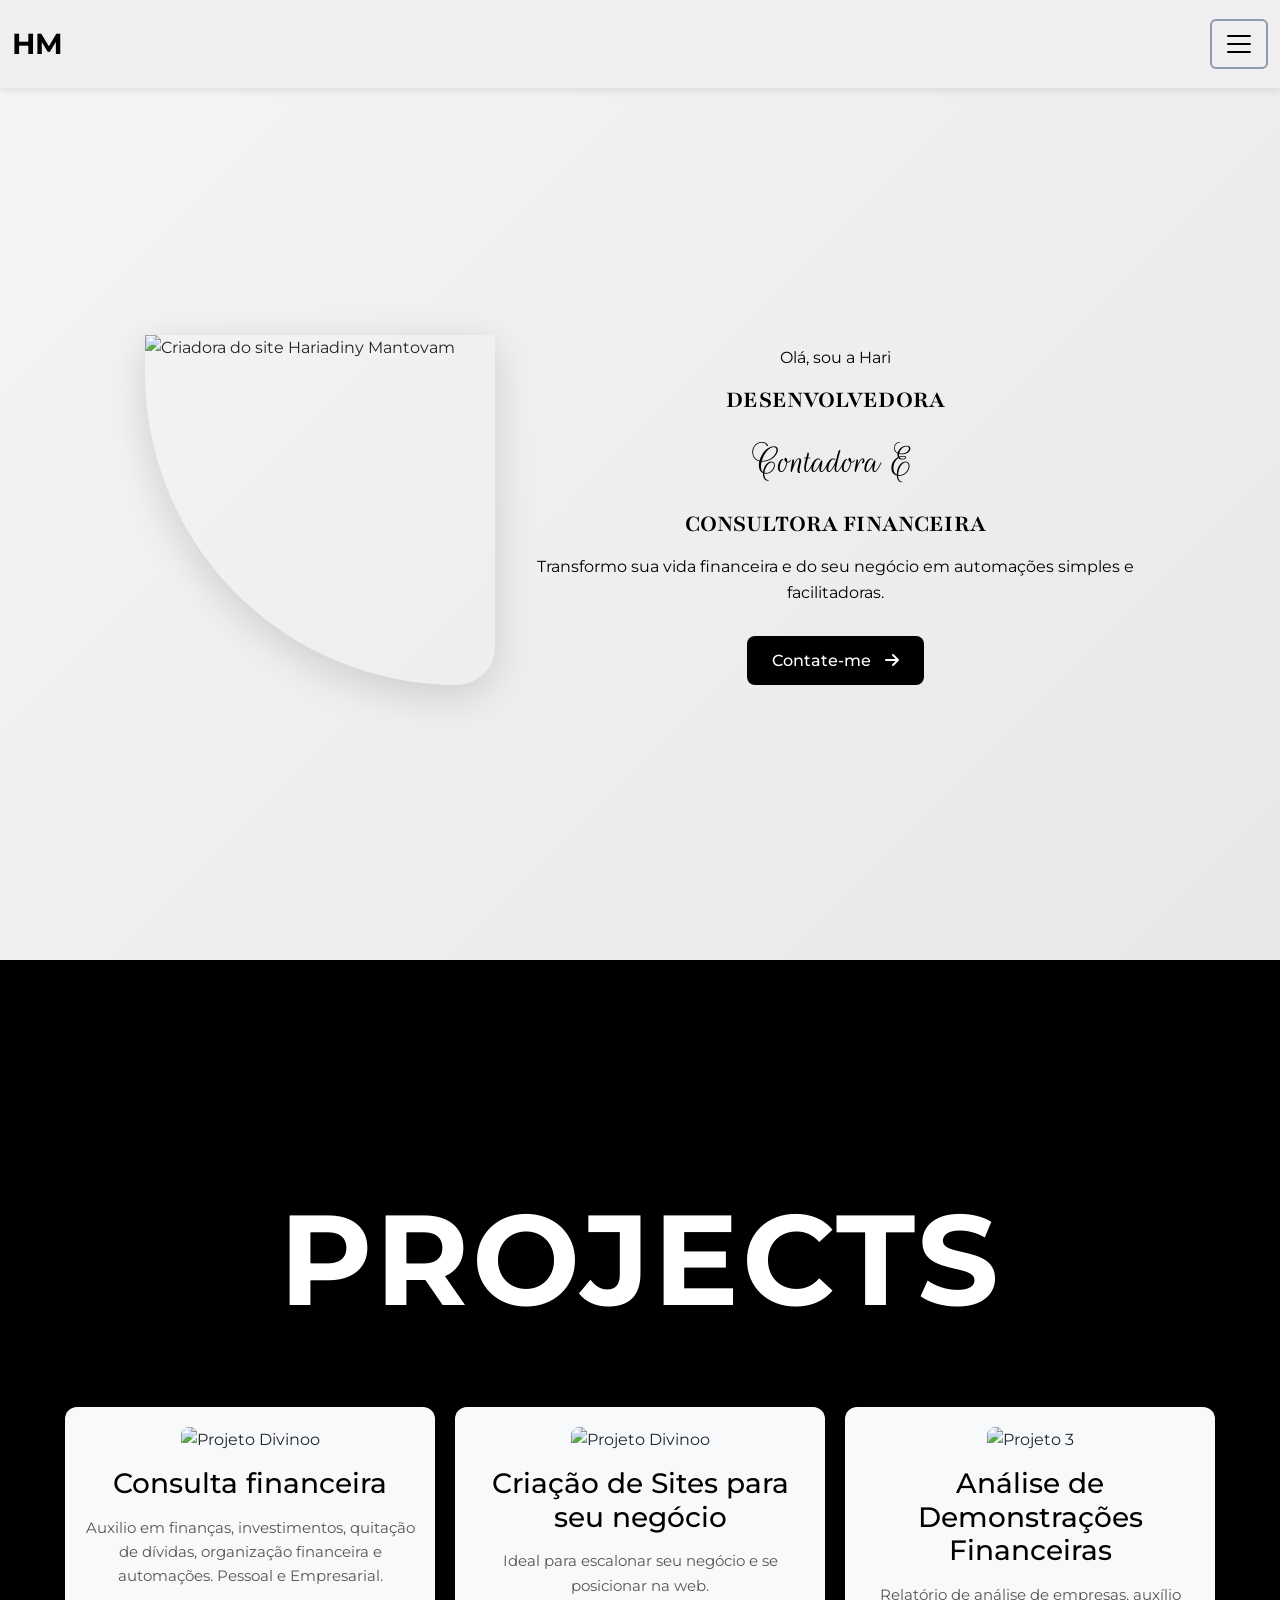
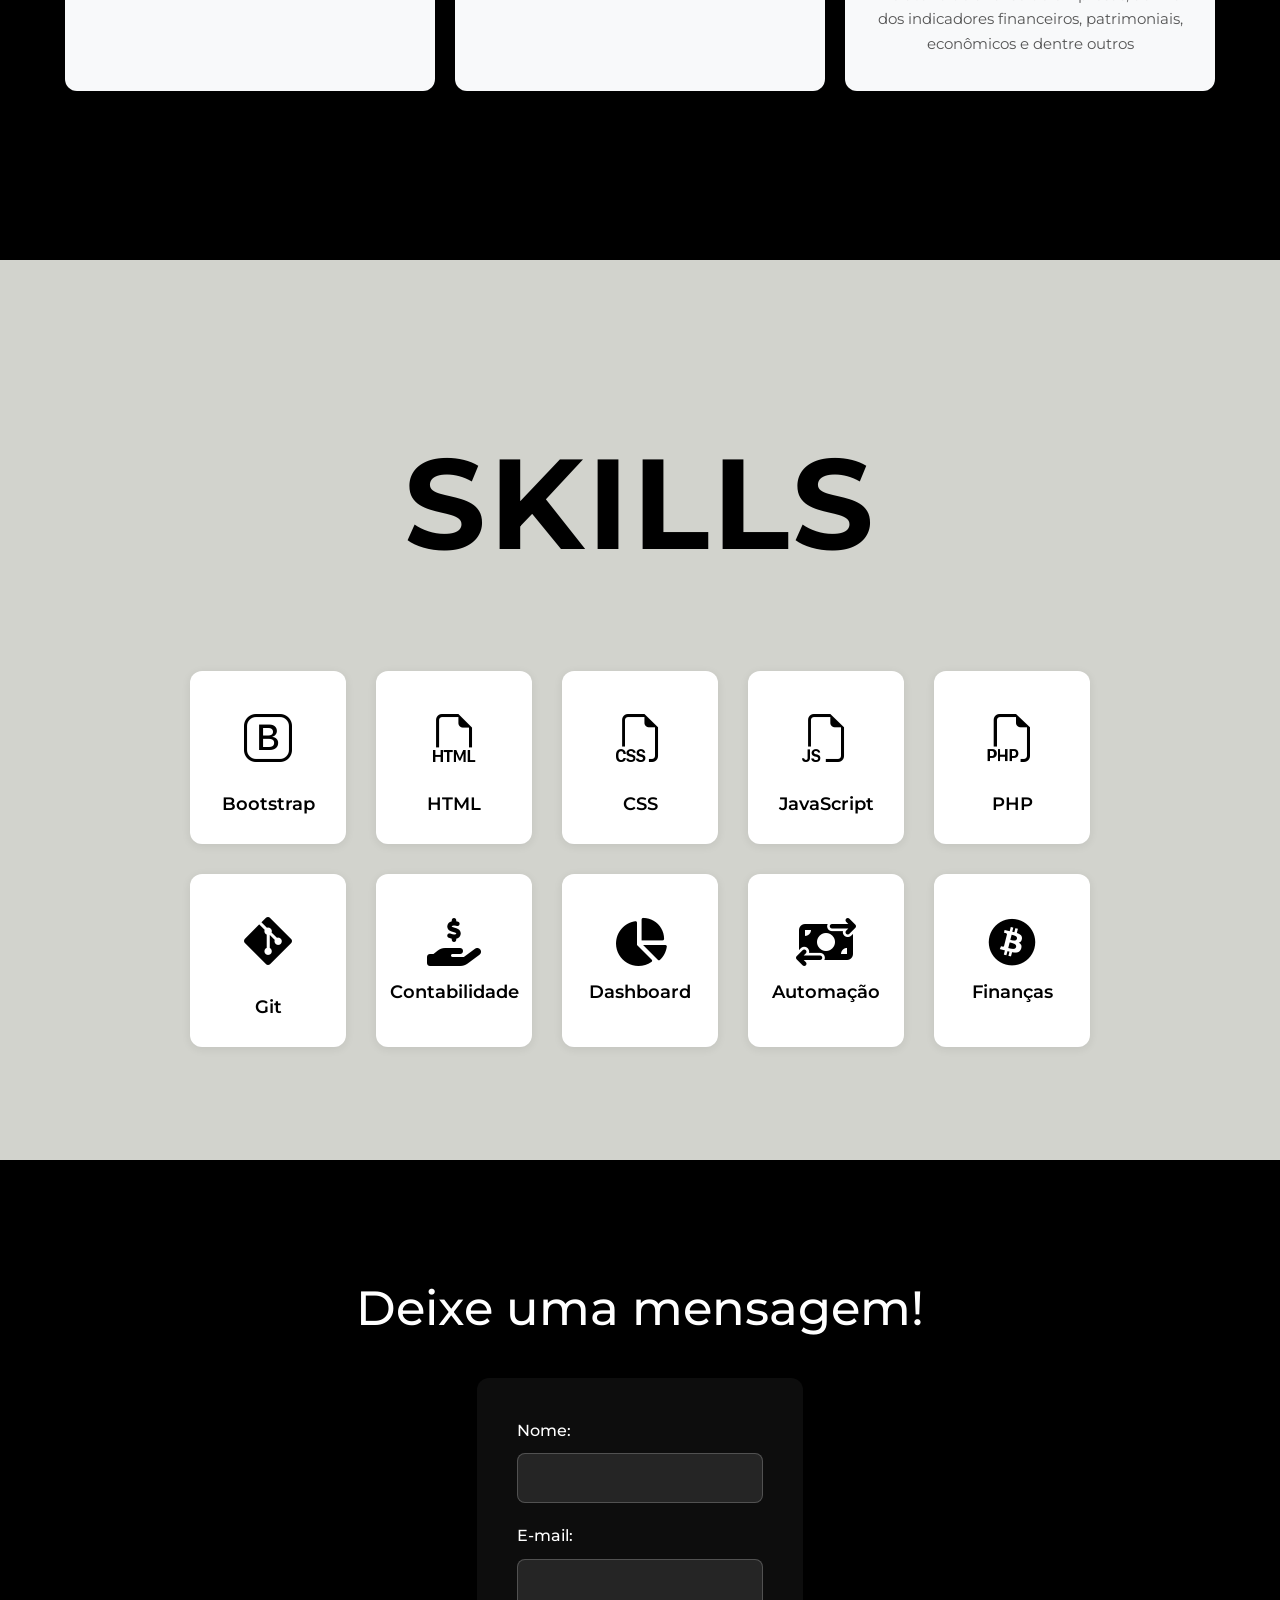
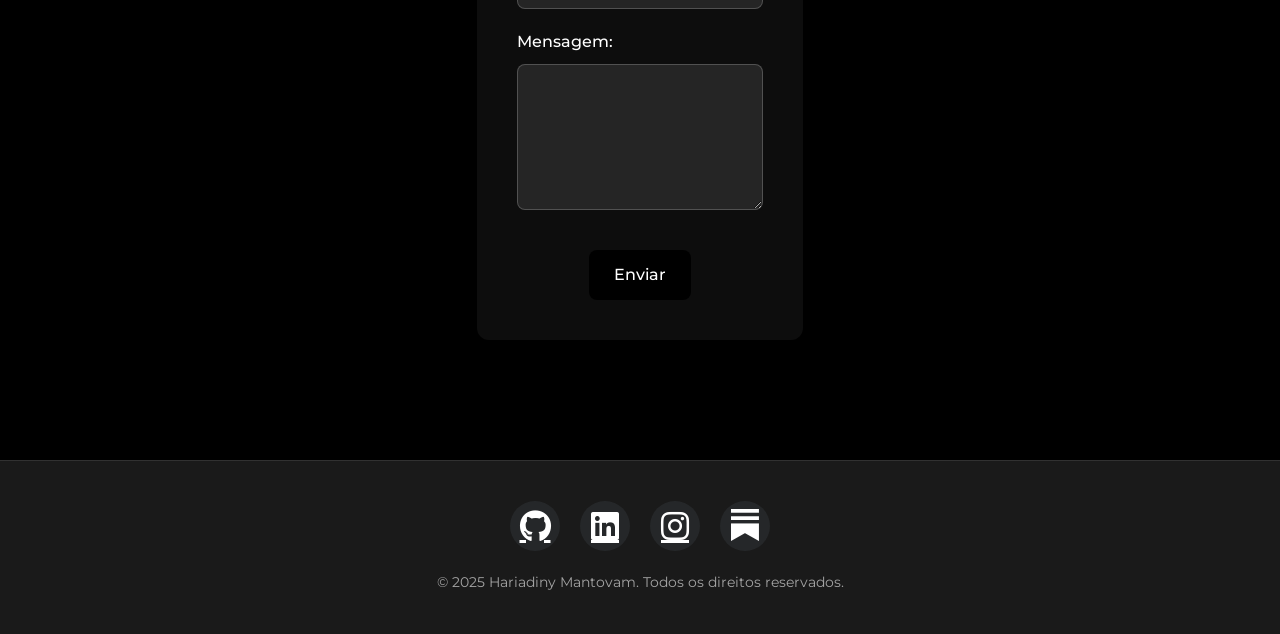
==== index.html @ b98b407c "Add files via upload" ====
<!DOCTYPE html>
<html lang="pt-br">
<head>
  <meta charset="UTF-8">
  <meta name="viewport" content="width=device-width, initial-scale=1.0">
  <title>Hariadiny Mantovam</title>
  <link href="https://cdn.jsdelivr.net/npm/bootstrap@5.0.2/dist/css/bootstrap.min.css" rel="stylesheet">
  <link rel="stylesheet" href="https://cdn.jsdelivr.net/npm/bootstrap-icons@1.11.3/font/bootstrap-icons.css">
  <link rel="stylesheet" href="https://cdnjs.cloudflare.com/ajax/libs/font-awesome/6.5.1/css/all.min.css">
  <link rel="stylesheet" href="style.css">
</head>
<body>

  <!-- Navbar -->
  <nav class="navbar navbar-dark navbar-custom">
    <div class="container-fluid">
      <a class="navbar-brand fw-bold" href="#" style="color: #000;">HM</a>
      <button class="navbar-toggler" type="button" data-bs-toggle="collapse" data-bs-target="#navbarNav" aria-controls="navbarNav" aria-expanded="false" aria-label="Toggle navigation">
        <span class="navbar-toggler-icon"></span>
      </button>
      <div class="collapse navbar-collapse" id="navbarNav">
        <ul class="navbar-nav ms-auto">
          <li class="nav-item"><a class="nav-link" href="#home">Home</a></li>
          <li class="nav-item"><a class="nav-link" href="#projetos">Projetos</a></li>
          <li class="nav-item"><a class="nav-link" href="#habilidades">Habilidades</a></li>
          <li class="nav-item"><a class="nav-link" href="#contato">Contato</a></li>
        </ul>
      </div>
    </div>
  </nav>

  <!-- Seção Hero / Apresentação -->
  <section id="home" class="apresent">
    <div class="img-port">
      <img src="img/hm.png" alt="Criadora do site Hariadiny Mantovam" class="profile-pic">
    </div>
    <div class="apresent-text">
      <p id="p1">Olá, sou a Hari</p>
      <p id="p3">DESENVOLVEDORA</p>
      <p id="p2">Contadora E</p>
      <p id="p3">CONSULTORA FINANCEIRA</p>
      <p id="p1">Transformo sua vida financeira e do seu negócio em automações simples e facilitadoras.</p>
      <a href="mailto:hariadiny.mantovam@gmail.com"><button type="button" class="btn-custom"></a>Contate-me <i class="fa-solid fa-arrow-right"></i></button></a>
    </div>
  </section>

  <!-- Seção Projetos -->
  <section id="projetos">
    <h1 class="mt-4 parallax-title">PROJECTS</h1>
    <div class="carousel-container">
      <div class="carousel-track">
        <div class="carousel-card">
          <img src="img/projeto1.gif" alt="Projeto Divinoo">
          <h3>Consulta financeira </h3>
          <p>Auxilio em finanças, investimentos, quitação de dívidas, organização financeira e automações. Pessoal e Empresarial.</p>
        </div>
        <div class="carousel-card">
          <img src="img/Gravando 2025-08-10 124617.gif" alt="Projeto Divinoo">
          <h3>Criação de Sites para seu negócio</h3>
          <p>Ideal para escalonar seu negócio e se posicionar na web.</p>
        </div>
        <div class="carousel-card">
          <img src="img/projeto3.gif" alt="Projeto 3">
          <h3>Análise de Demonstrações Financeiras</h3>
          <p>Relatório de análise de empresas, auxílio dos indicadores financeiros, patrimoniais, econômicos e dentre outros</p>
          
        </div>
      </div>
    </div>
  </section>

  <!-- Seção Habilidades -->
<section id="habilidades">
  <h1 class="mt-4 parallax-title">SKILLS</h1>
  <div class="skills-grid">
    <div class="skill-card">
      <i class="bi bi-bootstrap" style="color:#000000;"></i>
      <h3>Bootstrap</h3>
    </div>
    <div class="skill-card">
      <i class="bi bi-filetype-html" style="color:#000;"></i>
      <h3>HTML</h3>
    </div>
    <div class="skill-card">
      <i class="bi bi-filetype-css" style="color:#000;"></i>
      <h3>CSS</h3>
    </div>
    <div class="skill-card">
      <i class="bi bi-filetype-js" style="color:#000;"></i>
      <h3>JavaScript</h3>
    </div>
    <div class="skill-card">
      <i class="bi bi-filetype-php" style="color:#000;"></i>
      <h3>PHP</h3>
    </div>
    <div class="skill-card">
      <i class="bi bi-git" style="color:#000;"></i>
      <h3>Git</h3>
    </div>
    <div class="skill-card">
      <i class="fa-solid fa-hand-holding-dollar"></i>
      <h3>Contabilidade</h3>
    </div>
    <div class="skill-card">
      <i class="fa-solid fa-chart-pie"></i>
      <h3>Dashboard</h3>
    </div>
    <div class="skill-card">
      <i class="fa-solid fa-money-bill-transfer"></i>
      <h3>Automação</h3>
    </div>
    <div class="skill-card">
      <i class="fa-brands fa-bitcoin"></i>
      <h3>Finanças</h3>
    </div>
  </div>
</section>

  <!-- Seção Contato -->
  <section id="contato">
    <h2>Deixe uma mensagem!</h2>
    <form action="#" method="post" class="contact-form">
      <div class="mb-3">
        <label for="nome" class="form-label">Nome:</label>
        <input type="text" class="form-control" id="nome" name="nome" required>
      </div>
      <div class="mb-3">
        <label for="email" class="form-label">E-mail:</label>
        <input type="email" class="form-control" id="email" name="email" required>
      </div>
      <div class="mb-3">
        <label for="mensagem" class="form-label">Mensagem:</label>
        <textarea id="mensagem" name="mensagem" class="form-control" rows="5" required></textarea>
      </div>
      <button type="submit" class="btn-custom">Enviar</button>
    </form>
  </section>

  <!-- Seção Redes Sociais / Footer -->
  <footer class="footer-section">
    <div class="social-links">
      <a href="https://github.com/hariadiny-mantovam" target="_blank" rel="noopener" title="GitHub"><i class="fa-brands fa-github"></i></a>
      <a href="https://www.linkedin.com/in/hariadiny-mantovam/" target="_blank" rel="noopener" title="LinkedIn"><i class="fa-brands fa-linkedin"></i></a>
      <a href="https://instagram.com/seuusuario" target="_blank" rel="noopener" title="Instagram"><i class="fa-brands fa-instagram"></i></a>
      <a href="https://hariadinymantovam.substack.com/" target="_blank" rel="noopener" title="Substack"><i class="bi bi-substack"></i></a>
    </div>
    <p class="footer-text">&copy; 2025 Hariadiny Mantovam. Todos os direitos reservados.</p>
  </footer>

  <!-- Diálogo Interativo (se usar no futuro) -->
  <div id="dialog-overlay" class="dialog-overlay"></div>
  <div id="dialog-box" class="dialog-box">
    <p></p>
    <button id="next-dialog" class="btn btn-primary">Fechar</button>
  </div>

  <!-- Estrelas de fundo -->
  <div class="star" style="top:10%; left:20%;"></div>
  <div class="star" style="top:80%; left:10%;"></div>
  <div class="star" style="top:60%; left:15%;"></div>
  <div class="star" style="top:70%; left:25%;"></div>
  <div class="star" style="top:70%; right:25%;"></div>
  <div class="star" style="top:50%; right:15%;"></div>
  <div class="star" style="top:80%; right:15%;"></div>
  <div class="star" style="top:20%; right:30%;"></div>

  <script src="https://cdn.jsdelivr.net/npm/bootstrap@5.0.2/dist/js/bootstrap.bundle.min.js"></script>
  <script src="script.js"></script>
</body>
</html>
---- style.css ----
@import url('https://fonts.googleapis.com/css2?family=Montserrat:ital,wght@0,100..900;1,100..900&family=Playfair:ital,opsz,wght@0,5..1200,300..900;1,5..1200,300..900&family=Rouge+Script&family=Work+Sans:ital,wght@0,100..900;1,100..900&display=swap');

:root {
  --cor-primaria: #000000;
  --cor-secundaria: #006d77;
  --cor-destaque: #8e9aaf;
  --cor-destaque-hover: #7a8597;
  --font-primaria: 'Montserrat', serif;
}

/* ========== GERAL ========== */
* {
  margin: 0;
  padding: 0;
  box-sizing: border-box;
}

html {
  scroll-behavior: smooth;
}

body {
  font-family: var(--font-primaria), sans-serif;
  background-color: #d2d3cd;
  line-height: 1.6;
  padding-top: 60px;
}

/* ========== NAVBAR ========== */
.navbar-custom {
  position: fixed;
  top: 0;
  left: 0;
  width: 100%;
  background: #efefef !important;
  box-shadow: 0 2px 8px rgba(0, 0, 0, 0.1);
  z-index: 1999;
  padding: 1rem 0;
}

.navbar-brand {
  font-size: 1.8rem;
  color: #000 !important;
  font-family: 'Montserrat', serif;
  transition: color 0.3s;
}

.navbar-brand:hover {
  color: var(--cor-destaque) !important;
}

.navbar-toggler {
  border: 2px solid var(--cor-primaria);
  padding: 0.5rem 0.75rem;
  transition: all 0.3s ease;
}

.navbar-toggler-icon {
  background-image: url("data:image/svg+xml;charset=utf8,%3Csvg viewBox='0 0 30 30' xmlns='http://www.w3.org/2000/svg'%3E%3Cpath stroke='rgba%280, 0, 0, 1%29' stroke-width='2' stroke-linecap='round' stroke-miterlimit='10' d='M4 7h22M4 15h22M4 23h22'/%3E%3C/svg%3E");
} 

.navbar-toggler:hover {
  border-color: var(--cor-destaque);
}

.navbar-toggler:not(.collapsed) {
  border-color: var(--cor-destaque);
}

.navbar-nav {
  gap: 10px;
}

.navbar-nav .nav-link {
  position: relative;
  padding-bottom: 5px;
  color: var(--cor-primaria) !important;
  font-size: 1rem;
  margin-left: 20px;
  transition: color 0.3s;
  font-weight: 500;
}

.navbar-nav .nav-link::after {
  content: '';
  position: absolute;
  bottom: 0;
  left: 0;
  width: 0;
  height: 2px;
  background: var(--cor-primaria);
  transition: width 0.3s ease;
}

.navbar-nav .nav-link:hover::after {
  width: 100%;
}

@media (max-width: 991px) {
  .navbar-nav .nav-link {
    margin-left: 0;
    padding: 12px 0;
    border-bottom: 1px solid rgba(0, 0, 0, 0.1);
  }
  
  .navbar-nav .nav-link::after {
    display: none;
  }
  
  .navbar-custom {
    padding: 0.5rem 0;
  }
}

/* ========== SEÇÃO HERO / APRESENTAÇÃO ========== */
.apresent {
  display: flex;
  align-items: center;
  justify-content: center;
  gap: 40px;
  max-width: 100%;
  margin: 0;
  padding: 60px 20px;
  min-height: 100vh;
  background: linear-gradient(135deg, #f5f5f5 0%, #e8e8e8 100%);
}

.img-port {
  flex: 0 0 auto;
  display: flex;
  align-items: center;
  justify-content: center;
}

.img-port img {
  width: 350px;
  height: 350px;
  border-radius: 0 0 55px 450px;
  object-fit: cover;
  box-shadow: 0 10px 40px rgba(0, 0, 0, 0.15);
}

.apresent-text {
  flex: 1;
  max-width: 600px;
  text-align: center;
}

#p1 {
  color: var(--cor-primaria);
  font-size: 16px;
  margin: 10px 0;
  font-family: 'Montserrat', serif;
}

#p2 {
  color: var(--cor-primaria);
  font-size: 40px;
  margin: 10px 0;
  font-family: 'Rouge Script', serif;
}

#p3 {
  color: var(--cor-primaria);
  font-size: 25px;
  margin: 10px 0;
  font-weight: bold;
  font-family: 'Playfair', serif;
}

.btn-custom {
  background-color: var(--cor-primaria);
  color: white;
  border: none;
  padding: 12px 25px;
  font-size: 16px;
  border-radius: 8px;
  cursor: pointer;
  transition: background-color 0.3s;
  margin-top: 20px;
  font-weight: 500;
}

.btn-custom:hover {
  background-color: var(--cor-destaque);
  color: white;
}

.btn-custom i {
  margin-left: 10px;
  background-color: transparent;
  padding: 0;
}

@media (max-width: 768px) {
  .apresent {
    flex-direction: column;
    min-height: auto;
    padding: 80px 20px 40px;
  }
  
  .img-port img {
    width: 250px;
    height: 250px;
  }
}

/* ========== SEÇÃO PROJETOS ========== */
#projetos {
  padding: 60px 20px;
  background: #000000;
  text-align: center;
  min-height: 100vh;
  display: flex;
  flex-direction: column;
  justify-content: center;
  align-items: center;
}

.parallax-title {
  position: relative;
  font-size: 8rem;
  z-index: 0;
  transition: transform 0.2s;
  will-change: transform;
  background: #000000;
  background-size: cover;
  background-position: center;
  color: white;
  font-weight: bold;
  padding: 30px 0;
  margin-bottom: 40px;
  letter-spacing: 3px;
}

.carousel-container {
  display: flex;
  align-items: center;
  justify-content: center;
  position: relative;
  max-width: 1200px;
  margin: 0 auto;
  width: 100%;
}

.carousel-track {
  display: flex;
  overflow: hidden;
  justify-content: center;
  width: 100%;
  transition: transform 0.4s;
}

.carousel-card {
  min-width: 270px;
  max-width: 370px;
  background: #f8f9fa;
  border-radius: 12px;
  box-shadow: 0 2px 10px rgba(0, 0, 0, 0.08);
  margin-right: 20px;
  padding: 20px;
  text-align: center;
  transition: box-shadow 0.2s;
  flex-shrink: 0;
}

.carousel-card:last-child {
  margin-right: 0;
}

.carousel-card img {
  width: 100%;
  height: 120px;
  object-fit: cover;
  border-radius: 8px;
  margin-bottom: 15px;
}

.carousel-card h3 {
  color: var(--cor-primaria);
  margin-bottom: 15px;
}

.carousel-card p {
  color: #555;
  font-size: 0.95rem;
  margin-bottom: 15px;
}

.carousel-arrow {
  background: var(--cor-destaque);
  color: #fff;
  border: none;
  border-radius: 50%;
  width: 60px;
  height: 50px;
  font-size: 2rem;
  cursor: pointer;
  margin: 0 10px;
  transition: background 0.2s;
  z-index: 2;
}


.carousel-arrow:hover {
  background: var(--cor-destaque-hover);
}

.btn-dark {
  background: var(--cor-secundaria);
  color: white;
  border: none;
  padding: 10px 15px;
  border-radius: 6px;
  text-decoration: none;
  transition: background 0.2s;
  display: inline-block;
}

.btn-dark:hover {
  background: var(--cor-destaque-hover);
  color: white;
  text-decoration: none;
}

@media (max-width: 768px) {
  .parallax-title {
    font-size: 2.5rem;
  }
  
  .carousel-card {
    min-width: 90vw;
    max-width: 90vw;
  }
}

/* ========== SEÇÃO HABILIDADES ========== */
#habilidades {
  padding: 60px 20px;
  background: #d2d3cd;
  text-align: center;
  min-height: 100vh;
  display: flex;
  flex-direction: column;
  justify-content: center;
  align-items: center;
}

#habilidades .parallax-title {
  color: var(--cor-primaria);
  background: transparent;
  -webkit-background-clip: unset;
  background-clip: unset;
  margin-bottom: 60px;
  z-index: 0;
}

.skills-grid {
  display: grid;
  grid-template-columns: repeat(auto-fit, minmax(150px, 1fr));
  gap: 30px;
  max-width: 900px;
  margin: 0 auto;
}

.skill-card {
  background: white;
  padding: 30px 20px;
  border-radius: 12px;
  box-shadow: 0 2px 10px rgba(0, 0, 0, 0.08);
  display: flex;
  flex-direction: column;
  align-items: center;
  justify-content: center;
  transition: all 0.3s ease;
  cursor: pointer;
}

.skill-card:hover {
  transform: scale(1.15);
  box-shadow: 0 10px 30px rgba(0, 0, 0, 0.15);
  background: linear-gradient(135deg, #f0f0f0 0%, #ffffff 100%);
}

.skill-card i {
  font-size: 3rem;
  color: var(--cor-primaria);
  margin-bottom: 15px;
  transition: color 0.3s ease;
}

.skill-card:hover i {
  color: var(--cor-destaque);
}

.skill-card h3 {
  font-size: 1.1rem;
  color: var(--cor-primaria);
  margin: 0;
  font-weight: 600;
}

@media (max-width: 768px) {
  .skills-grid {
    grid-template-columns: repeat(auto-fit, minmax(120px, 1fr));
    gap: 20px;
  }

  .skill-card {
    padding: 20px 15px;
  }

  .skill-card i {
    font-size: 2.5rem;
  }

  .skill-card h3 {
    font-size: 0.95rem;
  }
}
/* ========== SEÇÃO CONTATO ========== */
#contato {
  padding: 60px 20px;
  background: #000000;
  text-align: center;
  min-height: 100vh;
  display: flex;
  flex-direction: column;
  justify-content: center;
  align-items: center;
}

#contato h2 {
  font-size: 3rem;
  color: white;
  margin-bottom: 40px;
  
  font-family: 'Montserrat', serif;
}

.contact-form {
  max-width: 600px;
  margin: 0 auto;
  background: rgba(255, 255, 255, 0.05);
  padding: 40px;
  border-radius: 12px;
  backdrop-filter: blur(10px);
}

.contact-form .form-label {
  color: white;
  font-weight: 500;
  margin-bottom: 10px;
  display: block;
  text-align: left;
}

.contact-form .form-control {
  background: rgba(255, 255, 255, 0.1);
  border: 1px solid rgba(255, 255, 255, 0.2);
  color: white;
  border-radius: 8px;
  padding: 12px;
  margin-bottom: 20px;
  transition: all 0.3s;
}

.contact-form .form-control:focus {
  background: rgba(255, 255, 255, 0.15);
  border-color: var(--cor-destaque);
  color: white;
  box-shadow: 0 0 10px rgba(142, 154, 175, 0.3);
}

.contact-form .form-control::placeholder {
  color: rgba(255, 255, 255, 0.5);
}

@media (max-width: 768px) {
  #contato h2 {
    font-size: 2rem;
  }
  
  .contact-form {
    padding: 20px;
  }
}

/* ========== FOOTER / REDES SOCIAIS ========== */
.footer-section {
  background: #1a1a1a;
  padding: 40px 20px;
  text-align: center;
  border-top: 1px solid rgba(255, 255, 255, 0.1);
}

.social-links {
  display: flex;
  justify-content: center;
  gap: 20px;
  margin-bottom: 20px;
}

.social-links a {
  color: white;
  font-size: 2rem;
  transition: all 0.3s;
  display: inline-flex;
  align-items: center;
  justify-content: center;
  width: 50px;
  height: 50px;
  border-radius: 50%;
  background: rgba(142, 154, 175, 0.1);
}

.social-links a:hover {
  color: var(--cor-destaque);
  background: rgba(142, 154, 175, 0.2);
  transform: translateY(-5px);
}

.footer-text {
  color: rgba(255, 255, 255, 0.6);
  font-size: 0.9rem;
  margin: 0;
}

/* ========== DIÁLOGO INTERATIVO ========== */
.dialog-overlay {
  position: fixed;
  top: 0;
  left: 0;
  width: 100%;
  height: 100%;
  background: rgba(0, 0, 0, 0.5);
  display: none;
  z-index: 1000;
}

.dialog-box {
  position: fixed;
  top: 50%;
  left: 50%;
  transform: translate(-50%, -50%);
  background: white;
  padding: 30px;
  border-radius: 12px;
  display: none;
  max-width: 400px;
  text-align: center;
  z-index: 1001;
  box-shadow: 0 10px 40px rgba(0, 0, 0, 0.3);
}

.dialog-box p {
  color: var(--cor-primaria);
  margin-bottom: 20px;
  font-size: 1.1rem;
}

/* ========== ESTRELAS DE FUNDO ========== */
.star {
  position: fixed;
  width: 4px;
  height: 4px;
  border-radius: 50%;
  background: #fff;
  box-shadow: 0 0 8px 2px #fff, 0 0 20px 6px #8e9aaf;
  z-index: -1;
  pointer-events: none;
  animation: twinkle 2s infinite alternate;
}

@keyframes twinkle {
  0% { opacity: 0.7; }
  100% { opacity: 1; }
}

/* ========== PARALLAX SCROLL ========== */
@media (max-width: 600px) {
  .img-port img {
    width: 180px;
    height: 180px;
  }
  
  .apresent {
    padding: 80px 15px 40px;
  }
}
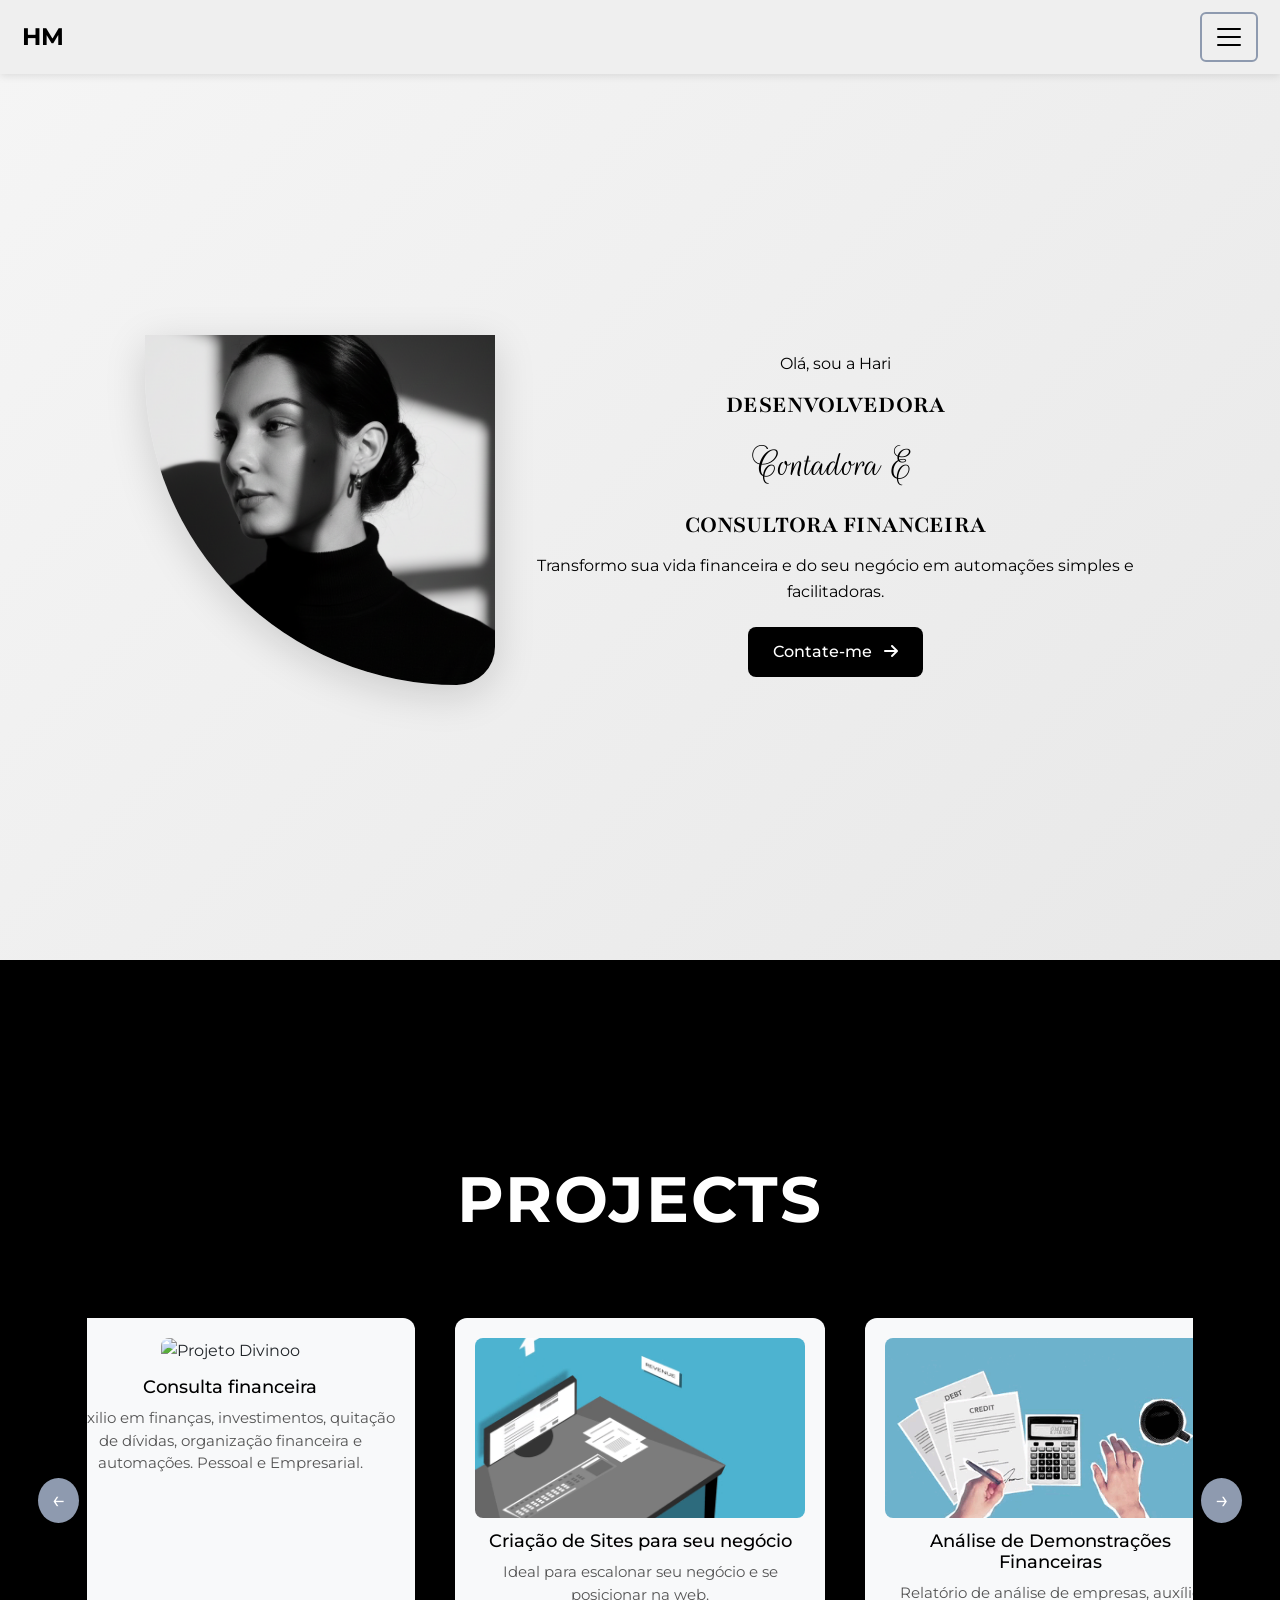
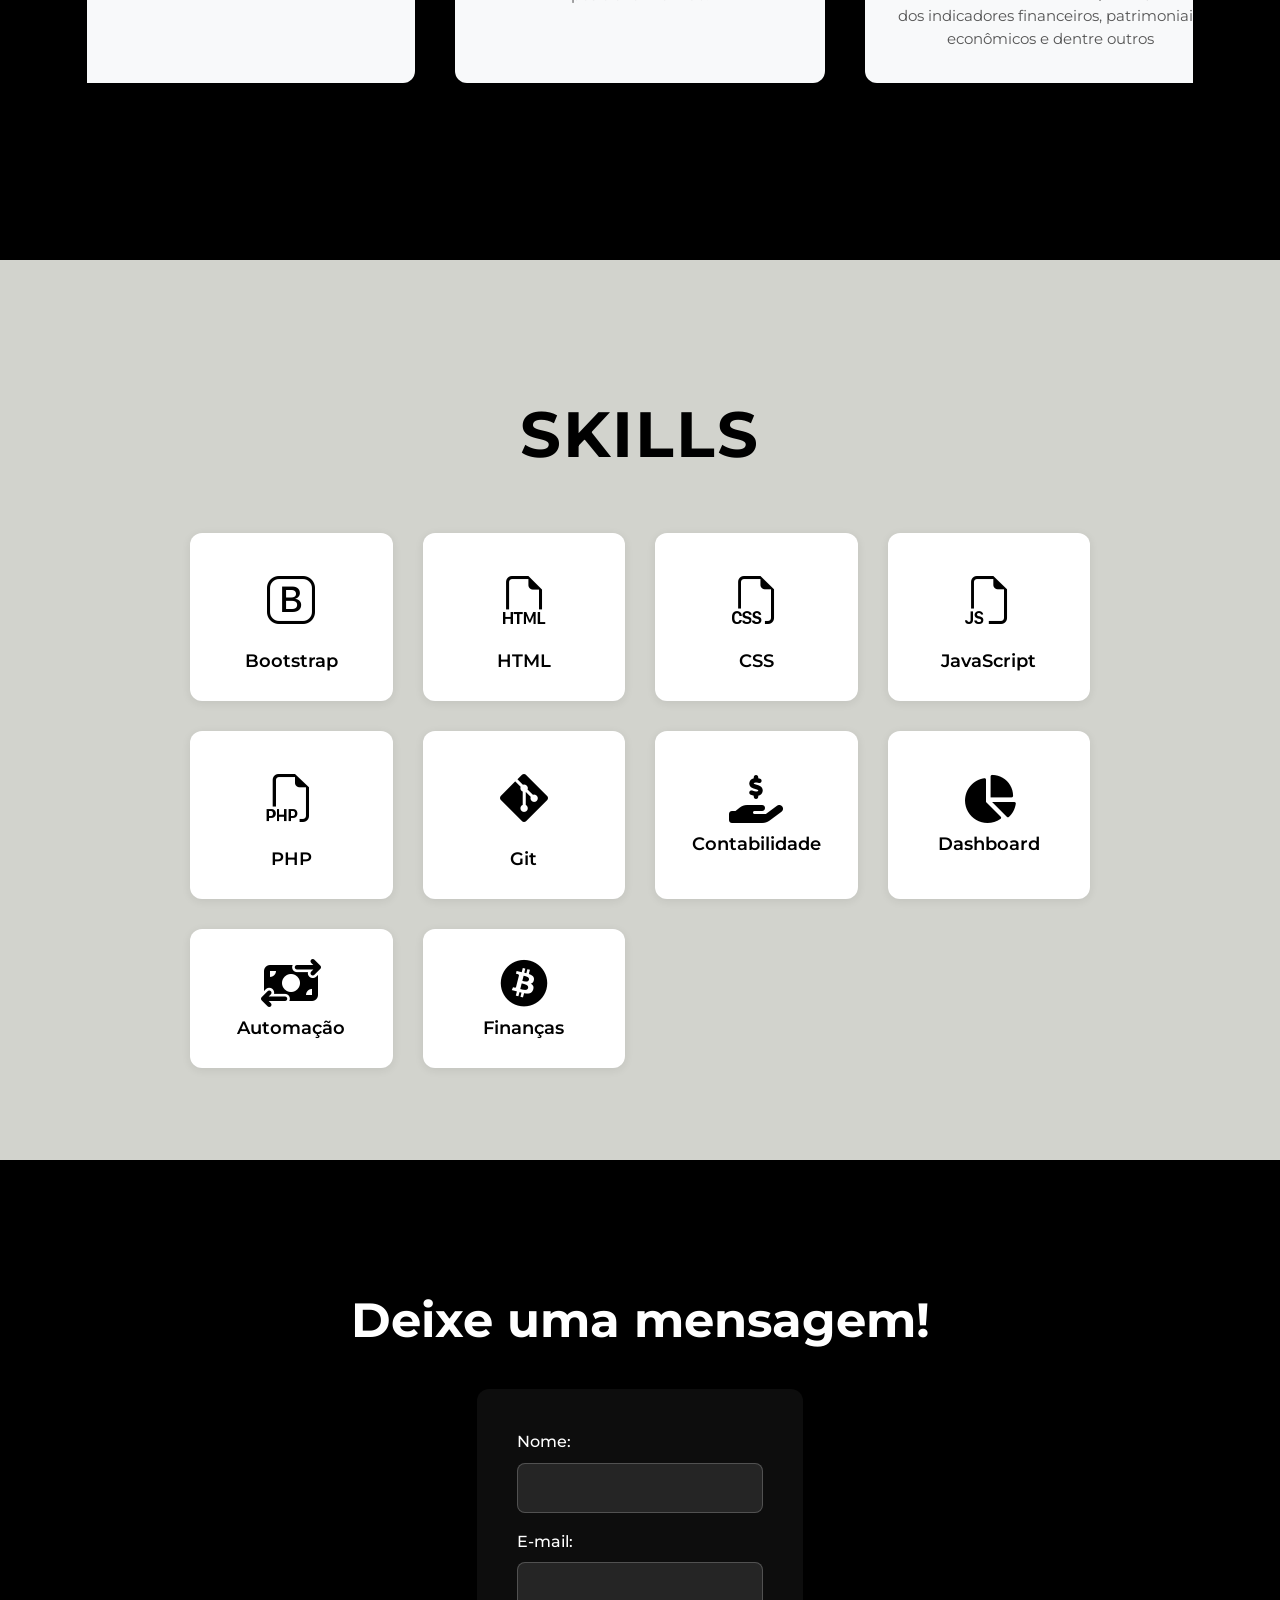
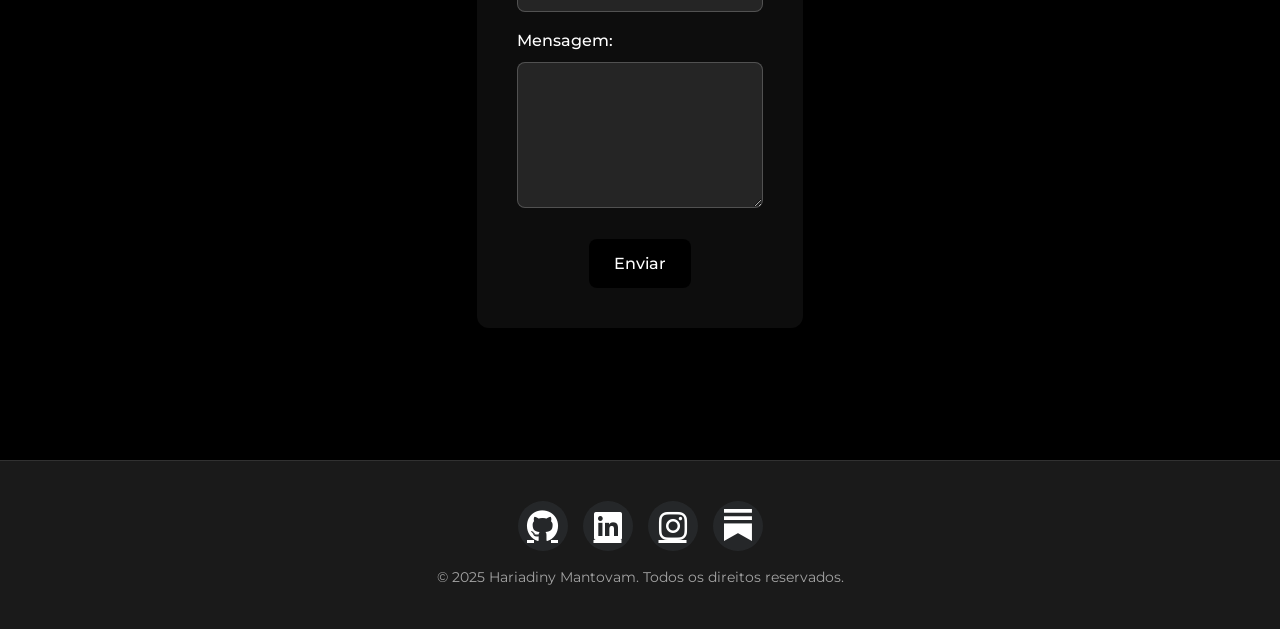
==== commit 7fe761af: "Add files via upload" ====
--- a/index.html
+++ b/index.html
@@ -14,7 +14,7 @@
   <!-- Navbar -->
   <nav class="navbar navbar-dark navbar-custom">
     <div class="container-fluid">
-      <a class="navbar-brand fw-bold" href="#" style="color: #000;">HM</a>
+      <a class="navbar-brand fw-bold" href="#">HM</a>
       <button class="navbar-toggler" type="button" data-bs-toggle="collapse" data-bs-target="#navbarNav" aria-controls="navbarNav" aria-expanded="false" aria-label="Toggle navigation">
         <span class="navbar-toggler-icon"></span>
       </button>
@@ -40,7 +40,9 @@
       <p id="p2">Contadora E</p>
       <p id="p3">CONSULTORA FINANCEIRA</p>
       <p id="p1">Transformo sua vida financeira e do seu negócio em automações simples e facilitadoras.</p>
-      <a href="mailto:hariadiny.mantovam@gmail.com"><button type="button" class="btn-custom"></a>Contate-me <i class="fa-solid fa-arrow-right"></i></button></a>
+      <a href="mailto:hariadiny.mantovam@gmail.com">
+        <button type="button" class="btn-custom">Contate-me <i class="fa-solid fa-arrow-right"></i></button>
+      </a>
     </div>
   </section>
 
@@ -48,10 +50,11 @@
   <section id="projetos">
     <h1 class="mt-4 parallax-title">PROJECTS</h1>
     <div class="carousel-container">
+      <button class="carousel-arrow left">&#8592;</button>
       <div class="carousel-track">
         <div class="carousel-card">
           <img src="img/projeto1.gif" alt="Projeto Divinoo">
-          <h3>Consulta financeira </h3>
+          <h3>Consulta financeira</h3>
           <p>Auxilio em finanças, investimentos, quitação de dívidas, organização financeira e automações. Pessoal e Empresarial.</p>
         </div>
         <div class="carousel-card">
@@ -63,58 +66,58 @@
           <img src="img/projeto3.gif" alt="Projeto 3">
           <h3>Análise de Demonstrações Financeiras</h3>
           <p>Relatório de análise de empresas, auxílio dos indicadores financeiros, patrimoniais, econômicos e dentre outros</p>
-          
         </div>
       </div>
+      <button class="carousel-arrow right">&#8594;</button>
     </div>
   </section>
 
   <!-- Seção Habilidades -->
-<section id="habilidades">
-  <h1 class="mt-4 parallax-title">SKILLS</h1>
-  <div class="skills-grid">
-    <div class="skill-card">
-      <i class="bi bi-bootstrap" style="color:#000000;"></i>
-      <h3>Bootstrap</h3>
+  <section id="habilidades">
+    <h1 class="mt-4 parallax-title">SKILLS</h1>
+    <div class="skills-grid">
+      <div class="skill-card">
+        <i class="bi bi-bootstrap"></i>
+        <h3>Bootstrap</h3>
+      </div>
+      <div class="skill-card">
+        <i class="bi bi-filetype-html"></i>
+        <h3>HTML</h3>
+      </div>
+      <div class="skill-card">
+        <i class="bi bi-filetype-css"></i>
+        <h3>CSS</h3>
+      </div>
+      <div class="skill-card">
+        <i class="bi bi-filetype-js"></i>
+        <h3>JavaScript</h3>
+      </div>
+      <div class="skill-card">
+        <i class="bi bi-filetype-php"></i>
+        <h3>PHP</h3>
+      </div>
+      <div class="skill-card">
+        <i class="bi bi-git"></i>
+        <h3>Git</h3>
+      </div>
+      <div class="skill-card">
+        <i class="fa-solid fa-hand-holding-dollar"></i>
+        <h3>Contabilidade</h3>
+      </div>
+      <div class="skill-card">
+        <i class="fa-solid fa-chart-pie"></i>
+        <h3>Dashboard</h3>
+      </div>
+      <div class="skill-card">
+        <i class="fa-solid fa-money-bill-transfer"></i>
+        <h3>Automação</h3>
+      </div>
+      <div class="skill-card">
+        <i class="fa-brands fa-bitcoin"></i>
+        <h3>Finanças</h3>
+      </div>
     </div>
-    <div class="skill-card">
-      <i class="bi bi-filetype-html" style="color:#000;"></i>
-      <h3>HTML</h3>
-    </div>
-    <div class="skill-card">
-      <i class="bi bi-filetype-css" style="color:#000;"></i>
-      <h3>CSS</h3>
-    </div>
-    <div class="skill-card">
-      <i class="bi bi-filetype-js" style="color:#000;"></i>
-      <h3>JavaScript</h3>
-    </div>
-    <div class="skill-card">
-      <i class="bi bi-filetype-php" style="color:#000;"></i>
-      <h3>PHP</h3>
-    </div>
-    <div class="skill-card">
-      <i class="bi bi-git" style="color:#000;"></i>
-      <h3>Git</h3>
-    </div>
-    <div class="skill-card">
-      <i class="fa-solid fa-hand-holding-dollar"></i>
-      <h3>Contabilidade</h3>
-    </div>
-    <div class="skill-card">
-      <i class="fa-solid fa-chart-pie"></i>
-      <h3>Dashboard</h3>
-    </div>
-    <div class="skill-card">
-      <i class="fa-solid fa-money-bill-transfer"></i>
-      <h3>Automação</h3>
-    </div>
-    <div class="skill-card">
-      <i class="fa-brands fa-bitcoin"></i>
-      <h3>Finanças</h3>
-    </div>
-  </div>
-</section>
+  </section>
 
   <!-- Seção Contato -->
   <section id="contato">
@@ -147,7 +150,7 @@
     <p class="footer-text">&copy; 2025 Hariadiny Mantovam. Todos os direitos reservados.</p>
   </footer>
 
-  <!-- Diálogo Interativo (se usar no futuro) -->
+  <!-- Diálogo Interativo -->
   <div id="dialog-overlay" class="dialog-overlay"></div>
   <div id="dialog-box" class="dialog-box">
     <p></p>
--- a/style.css
+++ b/style.css
@@ -24,6 +24,7 @@
   background-color: #d2d3cd;
   line-height: 1.6;
   padding-top: 60px;
+  overflow-x: hidden;
 }
 
 /* ========== NAVBAR ========== */
@@ -35,14 +36,15 @@
   background: #efefef !important;
   box-shadow: 0 2px 8px rgba(0, 0, 0, 0.1);
   z-index: 1999;
-  padding: 1rem 0;
+  padding: 0.75rem 0;
 }
 
 .navbar-brand {
-  font-size: 1.8rem;
+  font-size: 1.5rem;
   color: #000 !important;
   font-family: 'Montserrat', serif;
   transition: color 0.3s;
+  margin-left: 10px;
 }
 
 .navbar-brand:hover {
@@ -53,11 +55,12 @@
   border: 2px solid var(--cor-primaria);
   padding: 0.5rem 0.75rem;
   transition: all 0.3s ease;
+  margin-right: 10px;
 }
 
 .navbar-toggler-icon {
   background-image: url("data:image/svg+xml;charset=utf8,%3Csvg viewBox='0 0 30 30' xmlns='http://www.w3.org/2000/svg'%3E%3Cpath stroke='rgba%280, 0, 0, 1%29' stroke-width='2' stroke-linecap='round' stroke-miterlimit='10' d='M4 7h22M4 15h22M4 23h22'/%3E%3C/svg%3E");
-} 
+}
 
 .navbar-toggler:hover {
   border-color: var(--cor-destaque);
@@ -68,15 +71,16 @@
 }
 
 .navbar-nav {
-  gap: 10px;
+  gap: 5px;
+  text-align: center;
 }
 
 .navbar-nav .nav-link {
   position: relative;
   padding-bottom: 5px;
   color: var(--cor-primaria) !important;
-  font-size: 1rem;
-  margin-left: 20px;
+  font-size: 0.95rem;
+  margin: 5px 0;
   transition: color 0.3s;
   font-weight: 500;
 }
@@ -97,30 +101,31 @@
 }
 
 @media (max-width: 991px) {
+  .navbar-custom {
+    padding: 0.5rem 0;
+  }
+
   .navbar-nav .nav-link {
     margin-left: 0;
-    padding: 12px 0;
+    padding: 10px 0;
     border-bottom: 1px solid rgba(0, 0, 0, 0.1);
   }
   
   .navbar-nav .nav-link::after {
     display: none;
   }
-  
-  .navbar-custom {
-    padding: 0.5rem 0;
-  }
 }
 
 /* ========== SEÇÃO HERO / APRESENTAÇÃO ========== */
 .apresent {
   display: flex;
+  flex-direction: column;
   align-items: center;
   justify-content: center;
-  gap: 40px;
+  gap: 30px;
   max-width: 100%;
   margin: 0;
-  padding: 60px 20px;
+  padding: 60px 15px 40px;
   min-height: 100vh;
   background: linear-gradient(135deg, #f5f5f5 0%, #e8e8e8 100%);
 }
@@ -133,8 +138,8 @@
 }
 
 .img-port img {
-  width: 350px;
-  height: 350px;
+  width: 250px;
+  height: 250px;
   border-radius: 0 0 55px 450px;
   object-fit: cover;
   box-shadow: 0 10px 40px rgba(0, 0, 0, 0.15);
@@ -142,28 +147,29 @@
 
 .apresent-text {
   flex: 1;
-  max-width: 600px;
+  max-width: 100%;
   text-align: center;
+  width: 100%;
 }
 
 #p1 {
   color: var(--cor-primaria);
-  font-size: 16px;
-  margin: 10px 0;
+  font-size: 14px;
+  margin: 8px 0;
   font-family: 'Montserrat', serif;
 }
 
 #p2 {
   color: var(--cor-primaria);
-  font-size: 40px;
-  margin: 10px 0;
+  font-size: 28px;
+  margin: 8px 0;
   font-family: 'Rouge Script', serif;
 }
 
 #p3 {
   color: var(--cor-primaria);
-  font-size: 25px;
-  margin: 10px 0;
+  font-size: 18px;
+  margin: 8px 0;
   font-weight: bold;
   font-family: 'Playfair', serif;
 }
@@ -172,13 +178,15 @@
   background-color: var(--cor-primaria);
   color: white;
   border: none;
-  padding: 12px 25px;
-  font-size: 16px;
+  padding: 10px 20px;
+  font-size: 14px;
   border-radius: 8px;
   cursor: pointer;
   transition: background-color 0.3s;
-  margin-top: 20px;
+  margin-top: 15px;
   font-weight: 500;
+  width: 100%;
+  max-width: 250px;
 }
 
 .btn-custom:hover {
@@ -187,27 +195,47 @@
 }
 
 .btn-custom i {
-  margin-left: 10px;
-  background-color: transparent;
-  padding: 0;
-}
-
-@media (max-width: 768px) {
+  margin-left: 8px;
+}
+
+@media (min-width: 768px) {
   .apresent {
-    flex-direction: column;
-    min-height: auto;
-    padding: 80px 20px 40px;
-  }
-  
+    flex-direction: row;
+    padding: 60px 20px;
+    gap: 40px;
+  }
+
   .img-port img {
-    width: 250px;
-    height: 250px;
+    width: 350px;
+    height: 350px;
+  }
+
+  #p1 {
+    font-size: 16px;
+  }
+
+  #p2 {
+    font-size: 40px;
+  }
+
+  #p3 {
+    font-size: 25px;
+  }
+
+  .apresent-text {
+    max-width: 600px;
+  }
+
+  .btn-custom {
+    width: auto;
+    padding: 12px 25px;
+    font-size: 16px;
   }
 }
 
 /* ========== SEÇÃO PROJETOS ========== */
 #projetos {
-  padding: 60px 20px;
+  padding: 50px 15px;
   background: #000000;
   text-align: center;
   min-height: 100vh;
@@ -219,18 +247,18 @@
 
 .parallax-title {
   position: relative;
-  font-size: 8rem;
-  z-index: 0;
+  font-size: 2.5rem;
+  z-index: 2;
   transition: transform 0.2s;
   will-change: transform;
-  background: #000000;
+  background: transparent;
   background-size: cover;
   background-position: center;
   color: white;
   font-weight: bold;
-  padding: 30px 0;
-  margin-bottom: 40px;
-  letter-spacing: 3px;
+  padding: 20px 0;
+  margin-bottom: 30px;
+  letter-spacing: 2px;
 }
 
 .carousel-container {
@@ -238,9 +266,10 @@
   align-items: center;
   justify-content: center;
   position: relative;
-  max-width: 1200px;
+  max-width: 100%;
   margin: 0 auto;
   width: 100%;
+  padding: 0 10px;
 }
 
 .carousel-track {
@@ -249,42 +278,41 @@
   justify-content: center;
   width: 100%;
   transition: transform 0.4s;
+  gap: 0;
 }
 
 .carousel-card {
-  min-width: 270px;
-  max-width: 370px;
+  min-width: 100%;
+  max-width: 100%;
   background: #f8f9fa;
   border-radius: 12px;
   box-shadow: 0 2px 10px rgba(0, 0, 0, 0.08);
-  margin-right: 20px;
   padding: 20px;
+  margin: 20px;
   text-align: center;
   transition: box-shadow 0.2s;
   flex-shrink: 0;
 }
 
-.carousel-card:last-child {
-  margin-right: 0;
-}
-
 .carousel-card img {
   width: 100%;
-  height: 120px;
+  height: 180px;
   object-fit: cover;
   border-radius: 8px;
-  margin-bottom: 15px;
+  margin-bottom: 12px;
 }
 
 .carousel-card h3 {
   color: var(--cor-primaria);
-  margin-bottom: 15px;
+  margin-bottom: 10px;
+  font-size: 1rem;
 }
 
 .carousel-card p {
   color: #555;
-  font-size: 0.95rem;
-  margin-bottom: 15px;
+  font-size: 0.85rem;
+  margin-bottom: 12px;
+  line-height: 1.5;
 }
 
 .carousel-arrow {
@@ -292,15 +320,15 @@
   color: #fff;
   border: none;
   border-radius: 50%;
-  width: 60px;
-  height: 50px;
-  font-size: 2rem;
+  width: 45px;
+  height: 45px;
+  font-size: 1.5rem;
   cursor: pointer;
-  margin: 0 10px;
+  margin: 0 8px;
   transition: background 0.2s;
   z-index: 2;
-}
-
+  display: none;
+}
 
 .carousel-arrow:hover {
   background: var(--cor-destaque-hover);
@@ -310,11 +338,12 @@
   background: var(--cor-secundaria);
   color: white;
   border: none;
-  padding: 10px 15px;
+  padding: 8px 12px;
   border-radius: 6px;
   text-decoration: none;
   transition: background 0.2s;
   display: inline-block;
+  font-size: 0.85rem;
 }
 
 .btn-dark:hover {
@@ -323,20 +352,43 @@
   text-decoration: none;
 }
 
-@media (max-width: 768px) {
+@media (min-width: 768px) {
   .parallax-title {
-    font-size: 2.5rem;
-  }
-  
+    font-size: 4rem;
+    margin-bottom: 40px;
+  }
+
+  #projetos {
+    padding: 60px 20px;
+  }
+
   .carousel-card {
-    min-width: 90vw;
-    max-width: 90vw;
+    min-width: 370px;
+    max-width: 370px;
+    padding: 20px;
+  }
+
+  .carousel-card h3 {
+    font-size: 1.1rem;
+  }
+
+  .carousel-card p {
+    font-size: 0.95rem;
+  }
+
+  .carousel-arrow {
+    display: block;
+  }
+
+  .btn-dark {
+    padding: 10px 15px;
+    font-size: 0.95rem;
   }
 }
 
 /* ========== SEÇÃO HABILIDADES ========== */
 #habilidades {
-  padding: 60px 20px;
+  padding: 50px 15px;
   background: #d2d3cd;
   text-align: center;
   min-height: 100vh;
@@ -349,23 +401,20 @@
 #habilidades .parallax-title {
   color: var(--cor-primaria);
   background: transparent;
-  -webkit-background-clip: unset;
-  background-clip: unset;
-  margin-bottom: 60px;
-  z-index: 0;
 }
 
 .skills-grid {
   display: grid;
-  grid-template-columns: repeat(auto-fit, minmax(150px, 1fr));
-  gap: 30px;
-  max-width: 900px;
+  grid-template-columns: repeat(2, 1fr);
+  gap: 15px;
+  max-width: 100%;
   margin: 0 auto;
+  width: 100%;
 }
 
 .skill-card {
   background: white;
-  padding: 30px 20px;
+  padding: 20px 15px;
   border-radius: 12px;
   box-shadow: 0 2px 10px rgba(0, 0, 0, 0.08);
   display: flex;
@@ -383,9 +432,9 @@
 }
 
 .skill-card i {
-  font-size: 3rem;
+  font-size: 2rem;
   color: var(--cor-primaria);
-  margin-bottom: 15px;
+  margin-bottom: 10px;
   transition: color 0.3s ease;
 }
 
@@ -394,20 +443,20 @@
 }
 
 .skill-card h3 {
-  font-size: 1.1rem;
+  font-size: 0.9rem;
   color: var(--cor-primaria);
   margin: 0;
   font-weight: 600;
 }
 
-@media (max-width: 768px) {
+@media (min-width: 576px) {
   .skills-grid {
-    grid-template-columns: repeat(auto-fit, minmax(120px, 1fr));
+    grid-template-columns: repeat(3, 1fr);
     gap: 20px;
   }
 
   .skill-card {
-    padding: 20px 15px;
+    padding: 25px 15px;
   }
 
   .skill-card i {
@@ -418,9 +467,30 @@
     font-size: 0.95rem;
   }
 }
+
+@media (min-width: 768px) {
+  .skills-grid {
+    grid-template-columns: repeat(4, 1fr);
+    gap: 30px;
+    max-width: 900px;
+  }
+
+  .skill-card {
+    padding: 30px 20px;
+  }
+
+  .skill-card i {
+    font-size: 3rem;
+  }
+
+  .skill-card h3 {
+    font-size: 1.1rem;
+  }
+}
+
 /* ========== SEÇÃO CONTATO ========== */
 #contato {
-  padding: 60px 20px;
+  padding: 50px 15px;
   background: #000000;
   text-align: center;
   min-height: 100vh;
@@ -431,18 +501,18 @@
 }
 
 #contato h2 {
-  font-size: 3rem;
-  color: white;
-  margin-bottom: 40px;
-  
+  font-size: 1.8rem;
+  color: white;
+  margin-bottom: 30px;
   font-family: 'Montserrat', serif;
+  font-weight: bold;
 }
 
 .contact-form {
-  max-width: 600px;
+  max-width: 100%;
   margin: 0 auto;
   background: rgba(255, 255, 255, 0.05);
-  padding: 40px;
+  padding: 25px;
   border-radius: 12px;
   backdrop-filter: blur(10px);
 }
@@ -450,9 +520,10 @@
 .contact-form .form-label {
   color: white;
   font-weight: 500;
-  margin-bottom: 10px;
+  margin-bottom: 8px;
   display: block;
   text-align: left;
+  font-size: 0.95rem;
 }
 
 .contact-form .form-control {
@@ -460,9 +531,10 @@
   border: 1px solid rgba(255, 255, 255, 0.2);
   color: white;
   border-radius: 8px;
-  padding: 12px;
-  margin-bottom: 20px;
+  padding: 10px;
+  margin-bottom: 15px;
   transition: all 0.3s;
+  font-size: 0.95rem;
 }
 
 .contact-form .form-control:focus {
@@ -476,20 +548,31 @@
   color: rgba(255, 255, 255, 0.5);
 }
 
-@media (max-width: 768px) {
+@media (min-width: 768px) {
   #contato h2 {
-    font-size: 2rem;
-  }
-  
+    font-size: 3rem;
+    margin-bottom: 40px;
+  }
+
   .contact-form {
-    padding: 20px;
+    max-width: 600px;
+    padding: 40px;
+  }
+
+  .contact-form .form-label {
+    font-size: 1rem;
+  }
+
+  .contact-form .form-control {
+    padding: 12px;
+    font-size: 1rem;
   }
 }
 
 /* ========== FOOTER / REDES SOCIAIS ========== */
 .footer-section {
   background: #1a1a1a;
-  padding: 40px 20px;
+  padding: 30px 15px;
   text-align: center;
   border-top: 1px solid rgba(255, 255, 255, 0.1);
 }
@@ -497,19 +580,20 @@
 .social-links {
   display: flex;
   justify-content: center;
-  gap: 20px;
-  margin-bottom: 20px;
+  gap: 15px;
+  margin-bottom: 15px;
+  flex-wrap: wrap;
 }
 
 .social-links a {
   color: white;
-  font-size: 2rem;
+  font-size: 1.5rem;
   transition: all 0.3s;
   display: inline-flex;
   align-items: center;
   justify-content: center;
-  width: 50px;
-  height: 50px;
+  width: 45px;
+  height: 45px;
   border-radius: 50%;
   background: rgba(142, 154, 175, 0.1);
 }
@@ -522,8 +606,24 @@
 
 .footer-text {
   color: rgba(255, 255, 255, 0.6);
-  font-size: 0.9rem;
+  font-size: 0.8rem;
   margin: 0;
+}
+
+@media (min-width: 768px) {
+  .footer-section {
+    padding: 40px 20px;
+  }
+
+  .social-links a {
+    width: 50px;
+    height: 50px;
+    font-size: 2rem;
+  }
+
+  .footer-text {
+    font-size: 0.9rem;
+  }
 }
 
 /* ========== DIÁLOGO INTERATIVO ========== */
@@ -544,10 +644,11 @@
   left: 50%;
   transform: translate(-50%, -50%);
   background: white;
-  padding: 30px;
+  padding: 25px;
   border-radius: 12px;
   display: none;
-  max-width: 400px;
+  max-width: 90%;
+  min-width: 250px;
   text-align: center;
   z-index: 1001;
   box-shadow: 0 10px 40px rgba(0, 0, 0, 0.3);
@@ -555,18 +656,29 @@
 
 .dialog-box p {
   color: var(--cor-primaria);
-  margin-bottom: 20px;
-  font-size: 1.1rem;
+  margin-bottom: 15px;
+  font-size: 1rem;
+}
+
+@media (min-width: 576px) {
+  .dialog-box {
+    max-width: 400px;
+    padding: 30px;
+  }
+
+  .dialog-box p {
+    font-size: 1.1rem;
+  }
 }
 
 /* ========== ESTRELAS DE FUNDO ========== */
 .star {
   position: fixed;
-  width: 4px;
-  height: 4px;
+  width: 3px;
+  height: 3px;
   border-radius: 50%;
   background: #fff;
-  box-shadow: 0 0 8px 2px #fff, 0 0 20px 6px #8e9aaf;
+  box-shadow: 0 0 6px 1px #fff, 0 0 15px 4px #8e9aaf;
   z-index: -1;
   pointer-events: none;
   animation: twinkle 2s infinite alternate;
@@ -577,14 +689,25 @@
   100% { opacity: 1; }
 }
 
-/* ========== PARALLAX SCROLL ========== */
-@media (max-width: 600px) {
-  .img-port img {
-    width: 180px;
-    height: 180px;
-  }
-  
-  .apresent {
-    padding: 80px 15px 40px;
+@media (max-width: 576px) {
+  .star {
+    width: 2px;
+    height: 2px;
+    box-shadow: 0 0 4px 0.5px #fff, 0 0 10px 2px #8e9aaf;
+  }
+}
+
+/* ========== AJUSTES GERAIS PARA PEQUENAS TELAS ========== */
+@media (max-width: 480px) {
+  body {
+    padding-top: 55px;
+  }
+
+  .navbar-brand {
+    font-size: 1.3rem;
+  }
+
+  .carousel-card {
+    margin-right: 0;
   }
 }
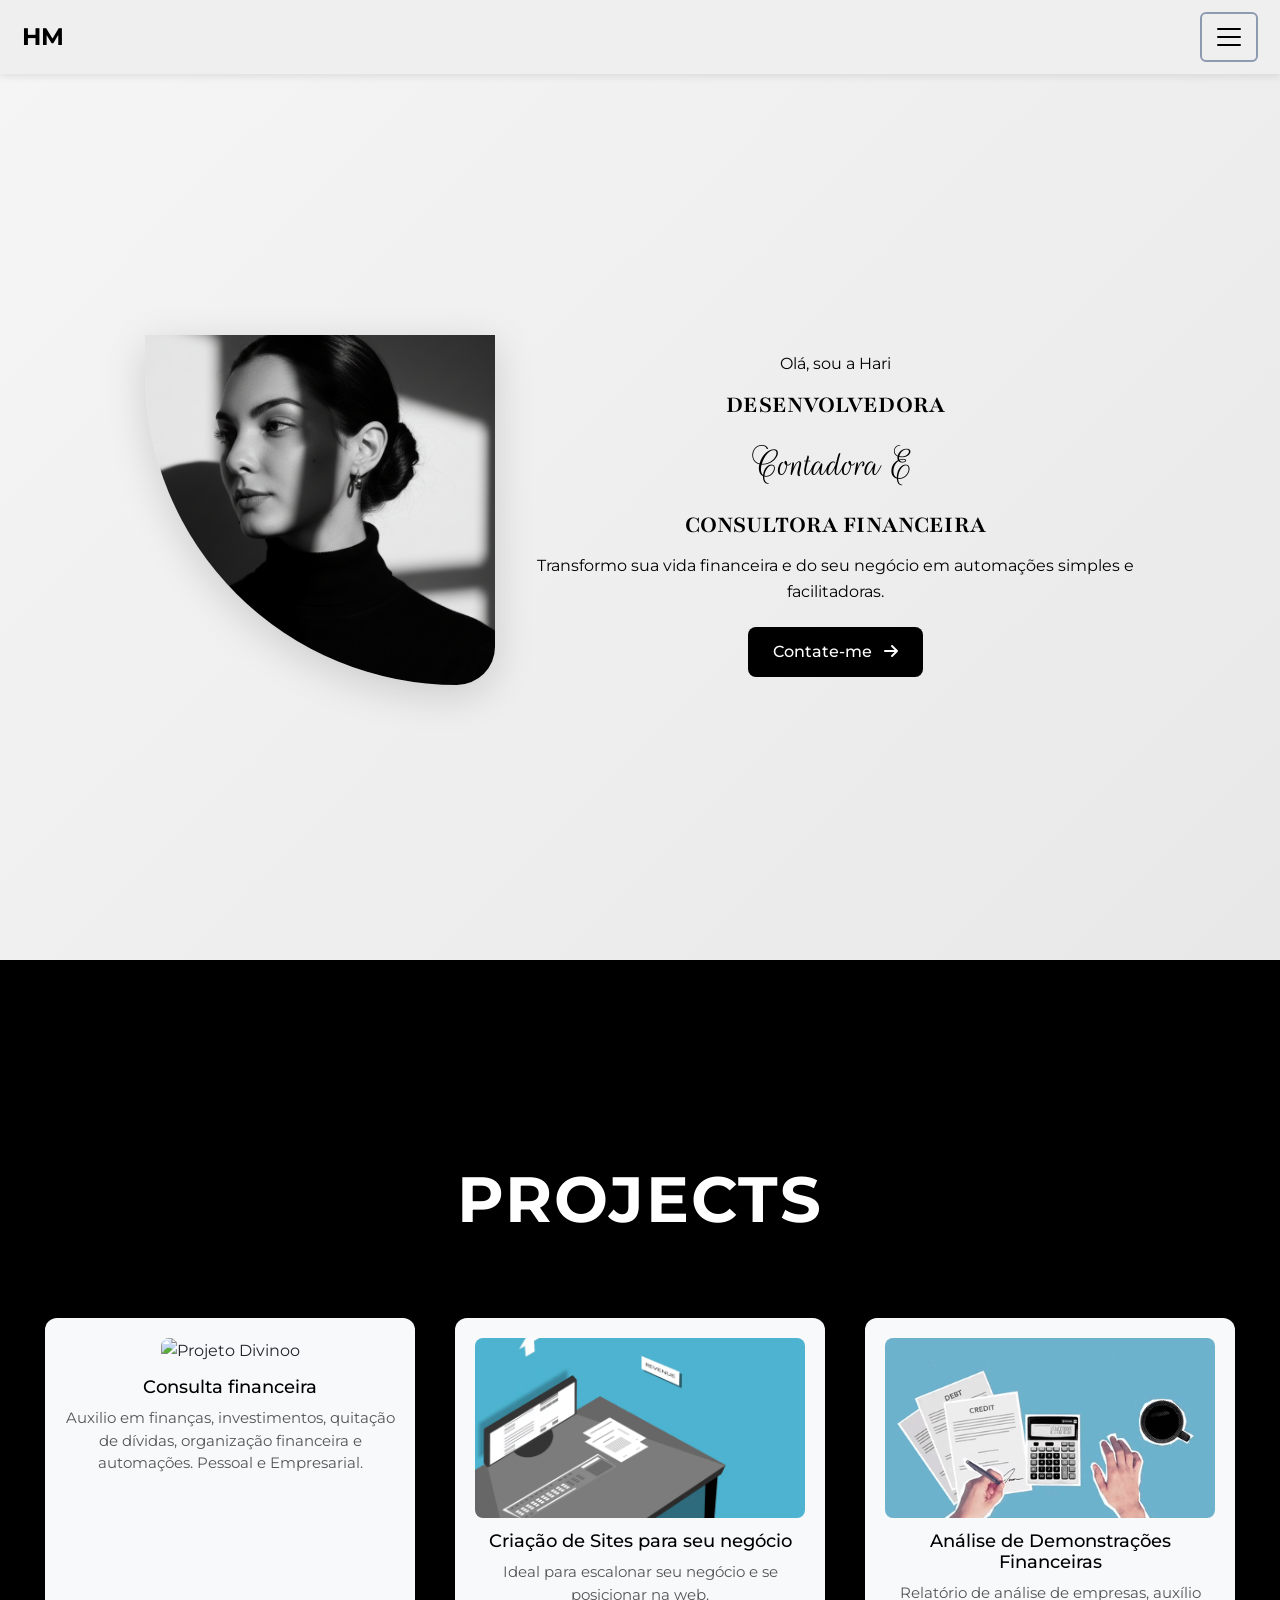
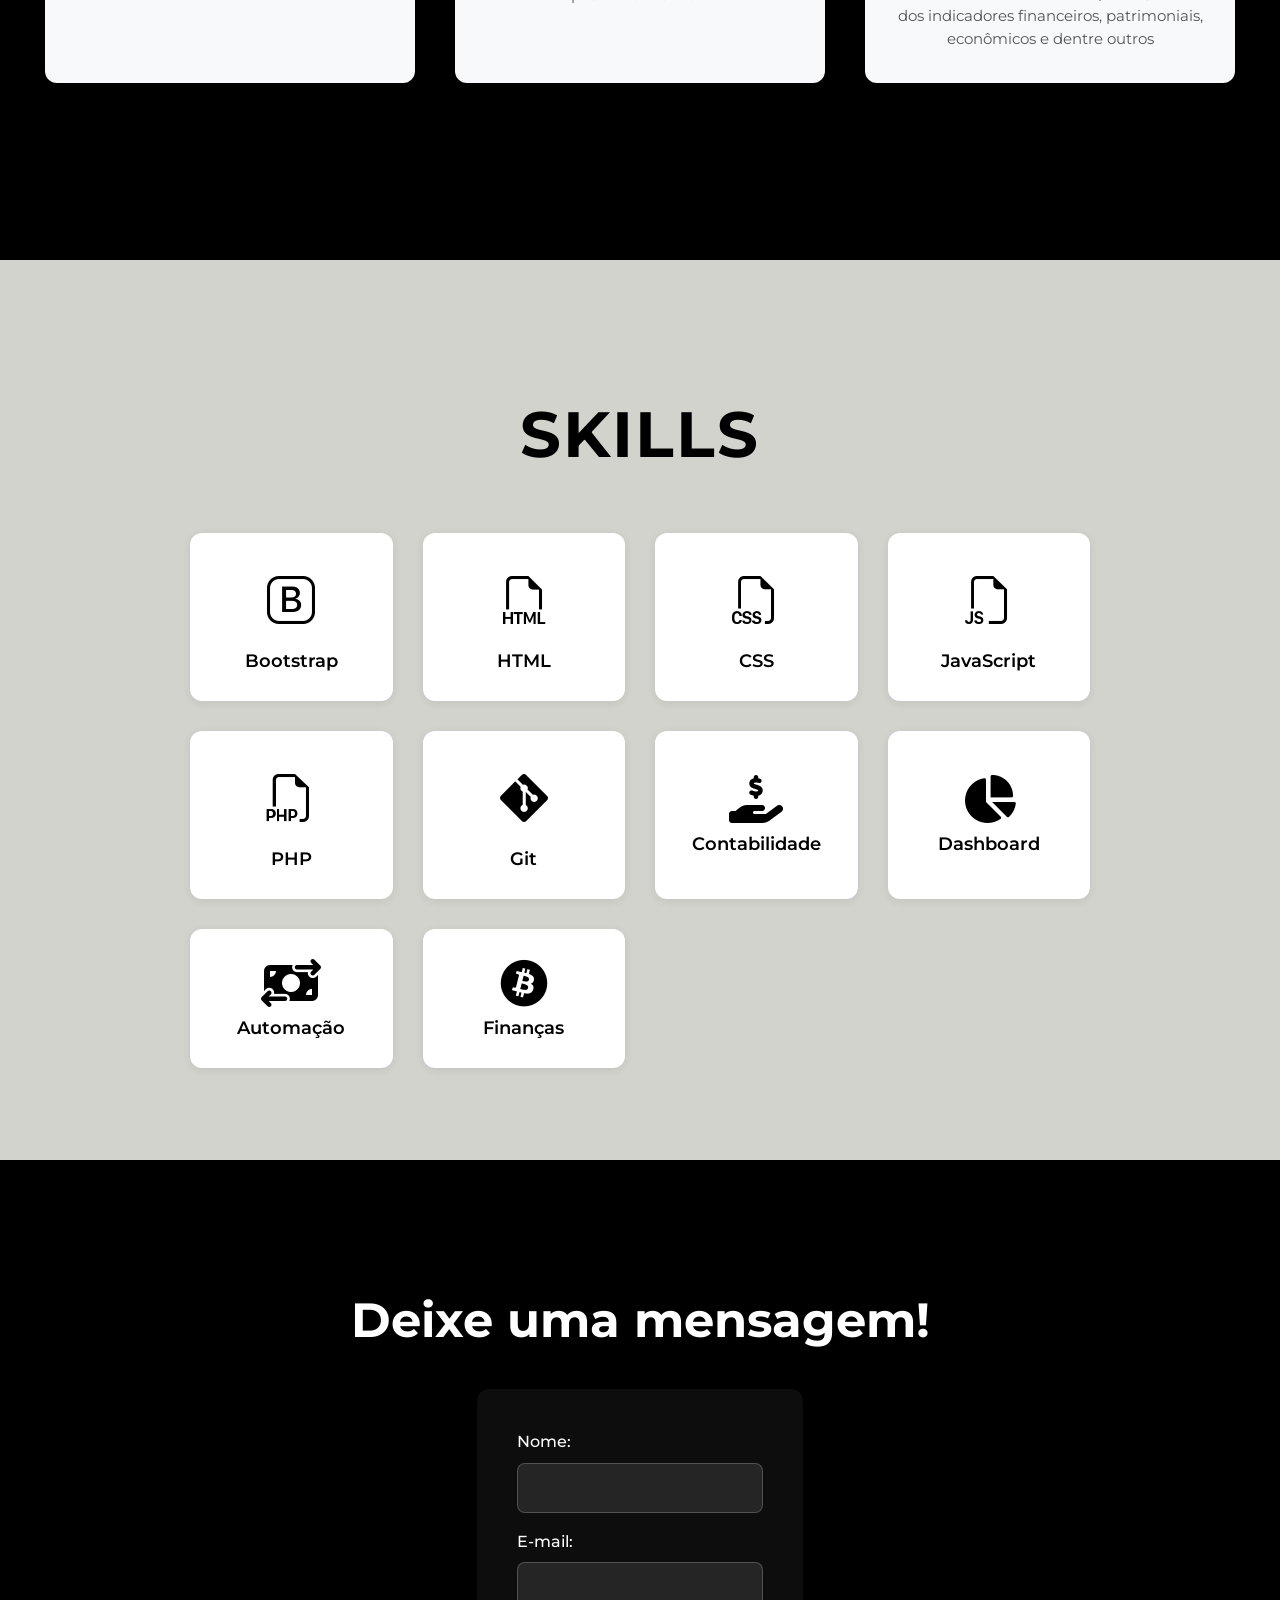
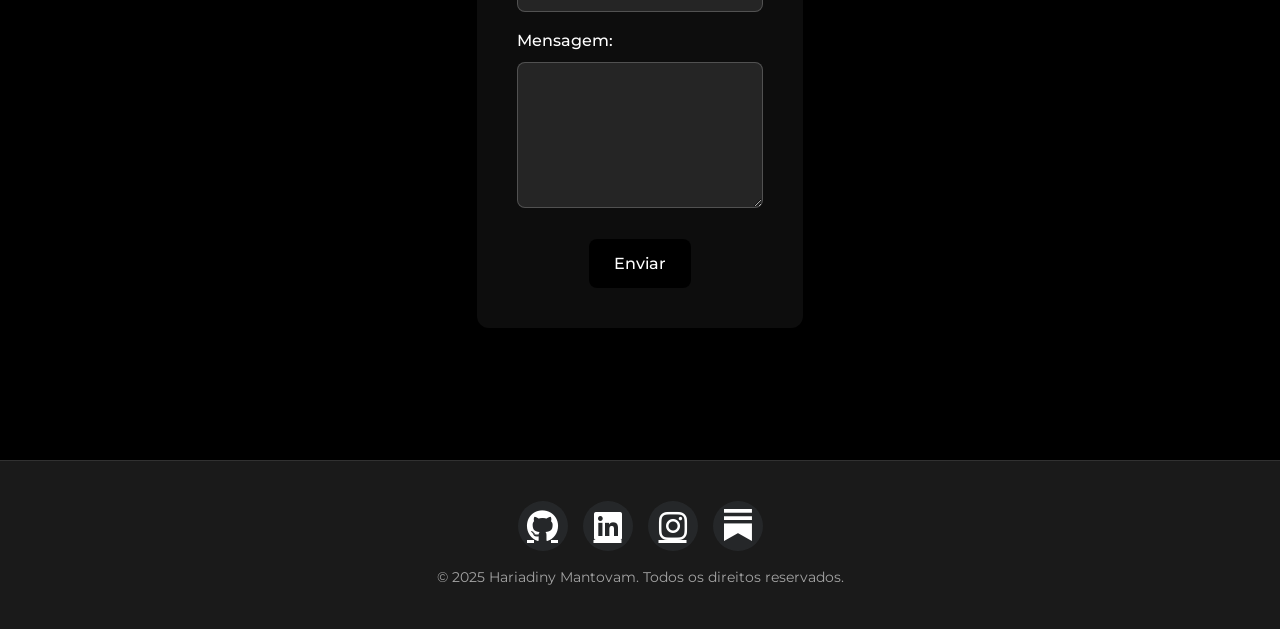
==== commit e8ad902d: "Add files via upload" ====
--- a/index.html
+++ b/index.html
@@ -50,7 +50,6 @@
   <section id="projetos">
     <h1 class="mt-4 parallax-title">PROJECTS</h1>
     <div class="carousel-container">
-      <button class="carousel-arrow left">&#8592;</button>
       <div class="carousel-track">
         <div class="carousel-card">
           <img src="img/projeto1.gif" alt="Projeto Divinoo">
@@ -68,7 +67,6 @@
           <p>Relatório de análise de empresas, auxílio dos indicadores financeiros, patrimoniais, econômicos e dentre outros</p>
         </div>
       </div>
-      <button class="carousel-arrow right">&#8594;</button>
     </div>
   </section>
 
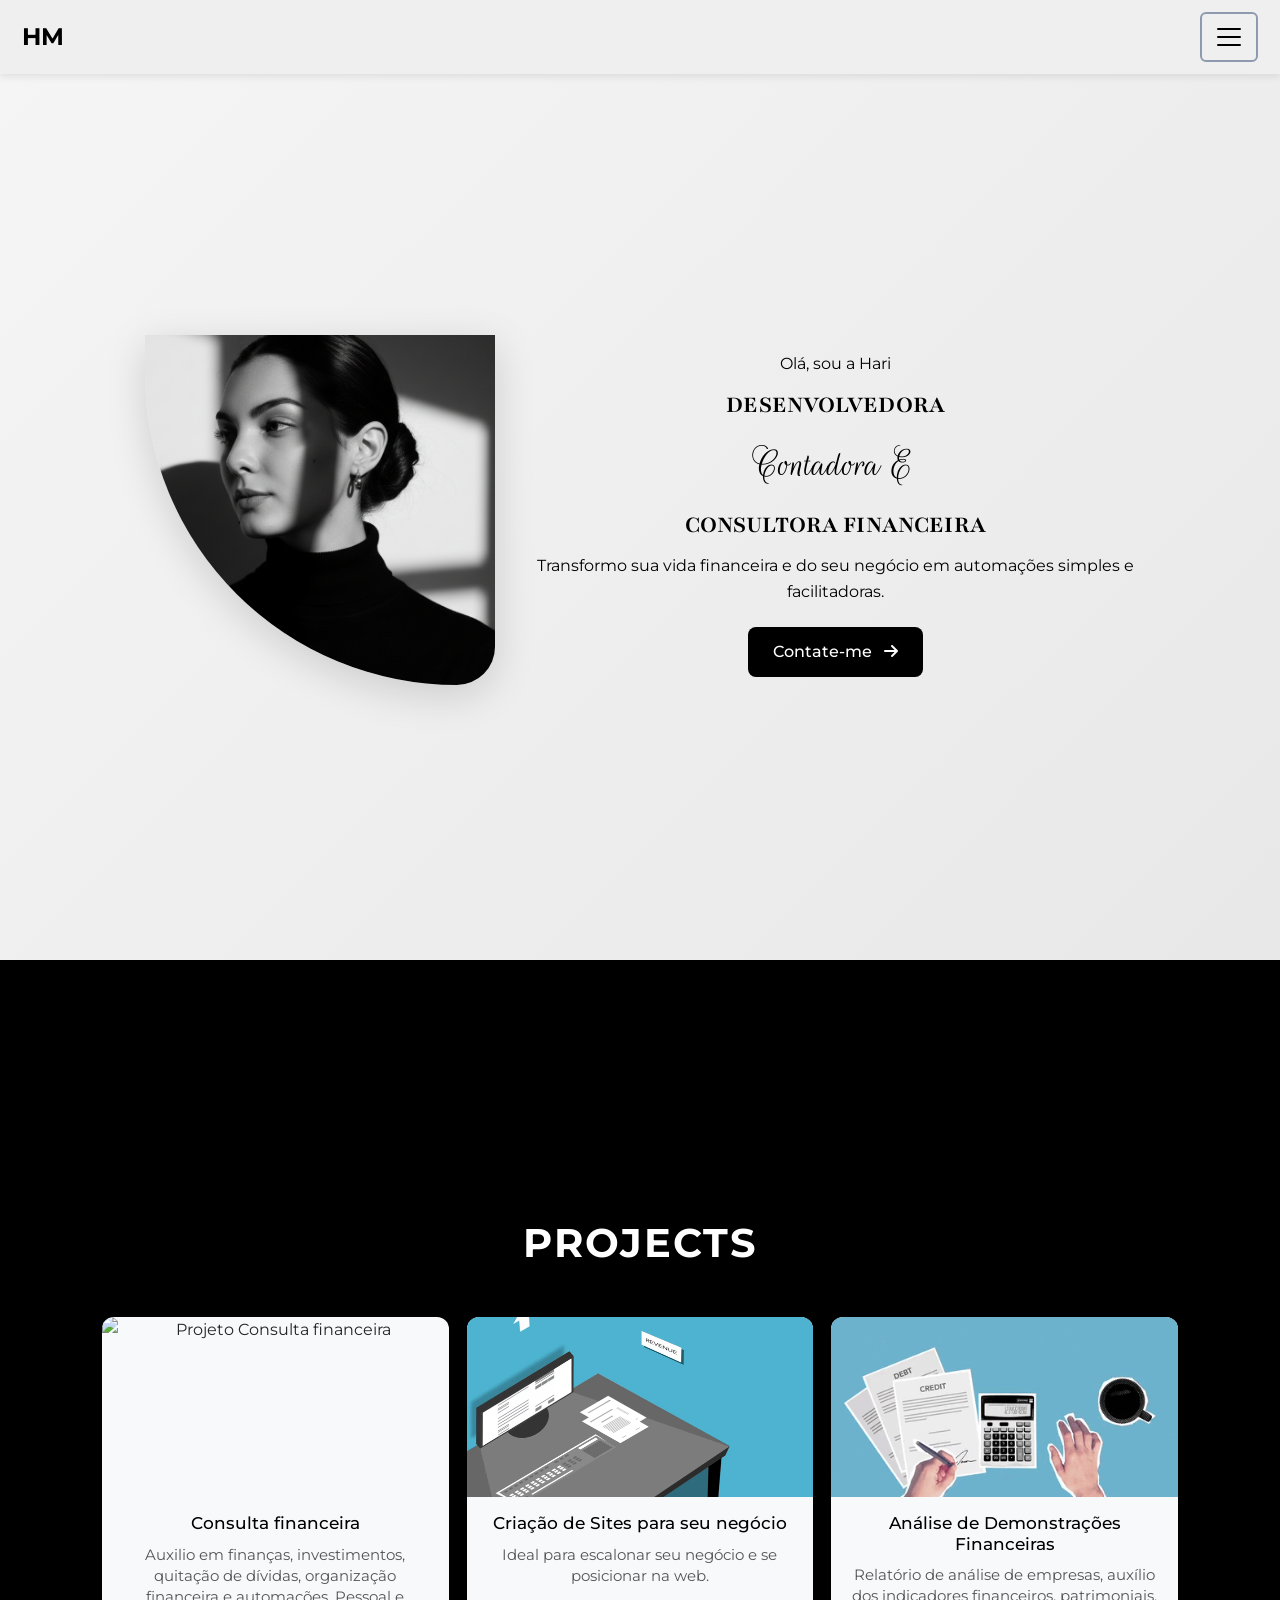
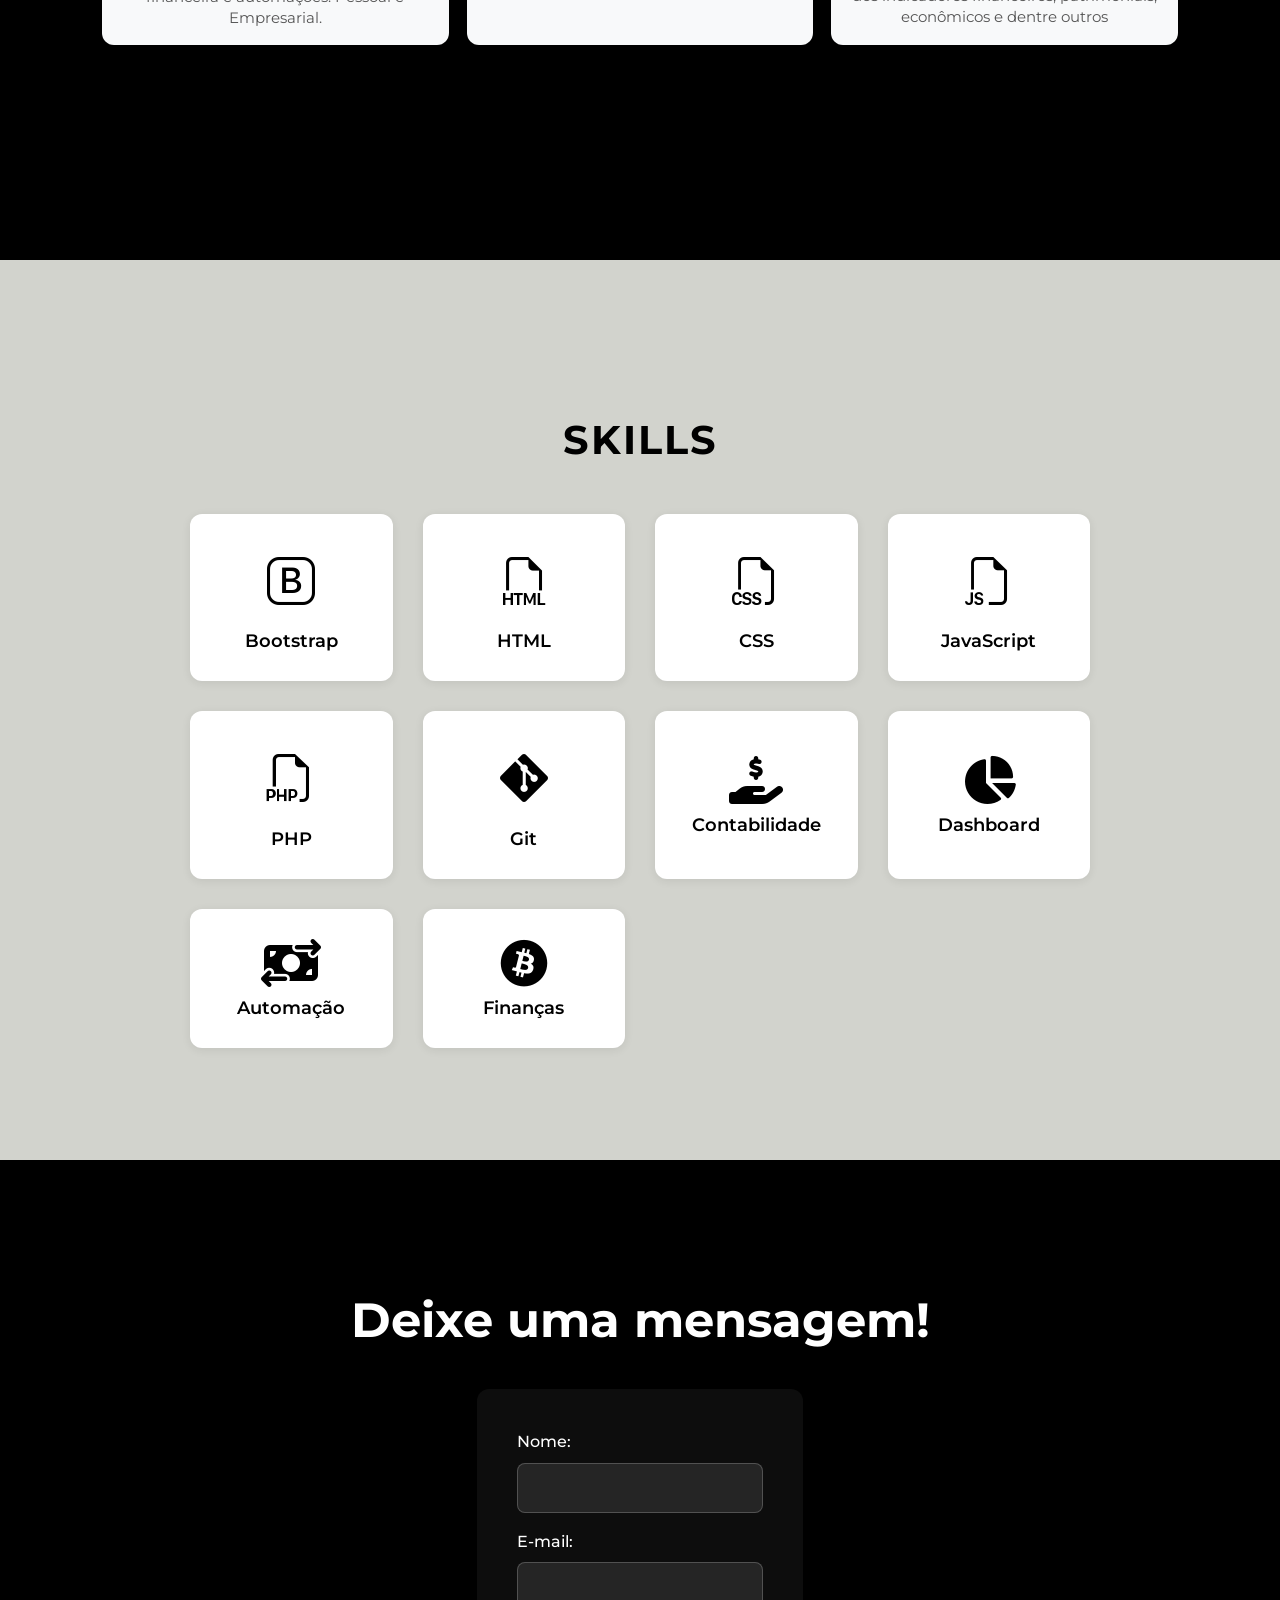
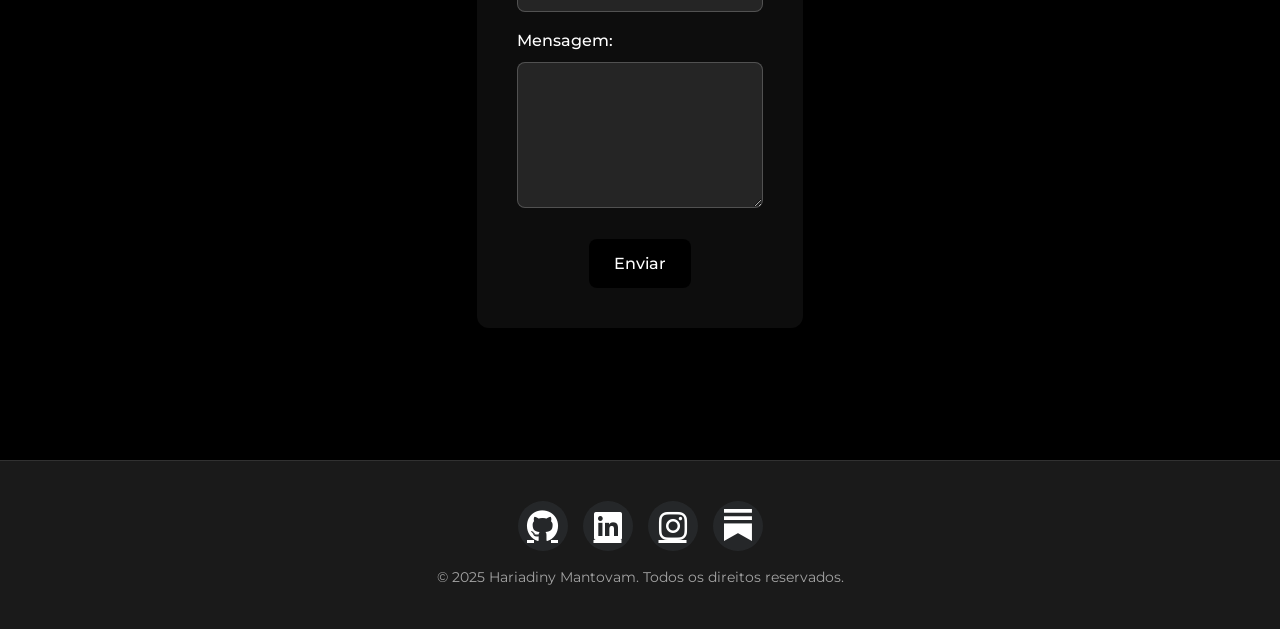
==== commit 8e84927c: "Add files via upload" ====
--- a/index.html
+++ b/index.html
@@ -46,29 +46,37 @@
     </div>
   </section>
 
-  <!-- Seção Projetos -->
-  <section id="projetos">
-    <h1 class="mt-4 parallax-title">PROJECTS</h1>
-    <div class="carousel-container">
-      <div class="carousel-track">
-        <div class="carousel-card">
-          <img src="img/projeto1.gif" alt="Projeto Divinoo">
-          <h3>Consulta financeira</h3>
-          <p>Auxilio em finanças, investimentos, quitação de dívidas, organização financeira e automações. Pessoal e Empresarial.</p>
-        </div>
-        <div class="carousel-card">
-          <img src="img/Gravando 2025-08-10 124617.gif" alt="Projeto Divinoo">
-          <h3>Criação de Sites para seu negócio</h3>
-          <p>Ideal para escalonar seu negócio e se posicionar na web.</p>
-        </div>
-        <div class="carousel-card">
-          <img src="img/projeto3.gif" alt="Projeto 3">
-          <h3>Análise de Demonstrações Financeiras</h3>
-          <p>Relatório de análise de empresas, auxílio dos indicadores financeiros, patrimoniais, econômicos e dentre outros</p>
-        </div>
+<!-- Seção Projetos -->
+<section id="projetos">
+  <h1 class="mt-4 parallax-title">PROJECTS</h1>
+
+  <div class="projects-grid">
+    <article class="project-card">
+      <img src="img/projeto1.gif" alt="Projeto Consulta financeira">
+      <div class="project-body">
+        <h3>Consulta financeira</h3>
+        <p>Auxilio em finanças, investimentos, quitação de dívidas, organização financeira e automações. Pessoal e Empresarial.</p>
       </div>
-    </div>
-  </section>
+    </article>
+
+    <article class="project-card">
+      <img src="img/Gravando 2025-08-10 124617.gif" alt="Criação de Sites">
+      <div class="project-body">
+        <h3>Criação de Sites para seu negócio</h3>
+        <p>Ideal para escalonar seu negócio e se posicionar na web.</p>
+      </div>
+    </article>
+
+    <article class="project-card">
+      <img src="img/projeto3.gif" alt="Análise de Demonstrações Financeiras">
+      <div class="project-body">
+        <h3>Análise de Demonstrações Financeiras</h3>
+        <p>Relatório de análise de empresas, auxílio dos indicadores financeiros, patrimoniais, econômicos e dentre outros</p>
+      </div>
+    </article>
+  </div>
+</section>
+<!-- ...existing code... -->
 
   <!-- Seção Habilidades -->
   <section id="habilidades">
--- a/style.css
+++ b/style.css
@@ -13,11 +13,24 @@
   margin: 0;
   padding: 0;
   box-sizing: border-box;
+  -webkit-box-sizing: border-box;
+  -moz-box-sizing: border-box;
+  box-sizing: border-box;
+
 }
 
 html {
   scroll-behavior: smooth;
-}
+  overflow-x: hidden;
+}
+
+img {
+  max-width: 100%;
+  height: auto;
+  display: block;
+}
+
+
 
 body {
   font-family: var(--font-primaria), sans-serif;
@@ -234,6 +247,7 @@
 }
 
 /* ========== SEÇÃO PROJETOS ========== */
+/* substitui estilos do carrossel por grid de projetos */
 #projetos {
   padding: 50px 15px;
   background: #000000;
@@ -251,9 +265,6 @@
   z-index: 2;
   transition: transform 0.2s;
   will-change: transform;
-  background: transparent;
-  background-size: cover;
-  background-position: center;
   color: white;
   font-weight: bold;
   padding: 20px 0;
@@ -261,129 +272,85 @@
   letter-spacing: 2px;
 }
 
-.carousel-container {
-  display: flex;
-  align-items: center;
-  justify-content: center;
-  position: relative;
-  max-width: 100%;
-  margin: 0 auto;
-  width: 100%;
-  padding: 0 10px;
-}
-
-.carousel-track {
-  display: flex;
-  overflow: hidden;
-  justify-content: center;
-  width: 100%;
-  transition: transform 0.4s;
-  gap: 0;
-}
-
-.carousel-card {
-  min-width: 100%;
-  max-width: 100%;
+/* Grid de projetos */
+.projects-grid {
+  display: grid;
+  grid-template-columns: 1fr;
+  gap: 18px;
+  width: 100%;
+  max-width: 1100px;
+  padding: 0 12px;
+  box-sizing: border-box;
+  align-items: stretch;
+}
+
+.project-card {
   background: #f8f9fa;
   border-radius: 12px;
-  box-shadow: 0 2px 10px rgba(0, 0, 0, 0.08);
-  padding: 20px;
-  margin: 20px;
-  text-align: center;
-  transition: box-shadow 0.2s;
-  flex-shrink: 0;
-}
-
-.carousel-card img {
+  overflow: hidden;
+  display: flex;
+  flex-direction: column;
+  box-shadow: 0 6px 24px rgba(0,0,0,0.08);
+  transition: transform 0.28s ease, box-shadow 0.28s ease;
+}
+
+.project-card img {
   width: 100%;
   height: 180px;
   object-fit: cover;
-  border-radius: 8px;
-  margin-bottom: 12px;
-}
-
-.carousel-card h3 {
-  color: var(--cor-primaria);
-  margin-bottom: 10px;
-  font-size: 1rem;
-}
-
-.carousel-card p {
+  display: block;
+}
+
+.project-body {
+  padding: 16px;
+  display: flex;
+  flex-direction: column;
+  gap: 10px;
+  flex: 1;
+}
+
+.project-body h3 {
+  color: var(--cor-primaria);
+  margin: 0;
+  font-size: 1.05rem;
+}
+
+.project-body p {
   color: #555;
-  font-size: 0.85rem;
-  margin-bottom: 12px;
-  line-height: 1.5;
-}
-
-.carousel-arrow {
-  background: var(--cor-destaque);
-  color: #fff;
-  border: none;
-  border-radius: 50%;
-  width: 45px;
-  height: 45px;
-  font-size: 1.5rem;
-  cursor: pointer;
-  margin: 0 8px;
-  transition: background 0.2s;
-  z-index: 2;
-  display: none;
-}
-
-.carousel-arrow:hover {
-  background: var(--cor-destaque-hover);
-}
-
-.btn-dark {
-  background: var(--cor-secundaria);
-  color: white;
-  border: none;
-  padding: 8px 12px;
-  border-radius: 6px;
-  text-decoration: none;
-  transition: background 0.2s;
-  display: inline-block;
-  font-size: 0.85rem;
-}
-
-.btn-dark:hover {
-  background: var(--cor-destaque-hover);
-  color: white;
-  text-decoration: none;
-}
-
-@media (min-width: 768px) {
-  .parallax-title {
-    font-size: 4rem;
-    margin-bottom: 40px;
-  }
-
-  #projetos {
-    padding: 60px 20px;
-  }
-
-  .carousel-card {
-    min-width: 370px;
-    max-width: 370px;
-    padding: 20px;
-  }
-
-  .carousel-card h3 {
-    font-size: 1.1rem;
-  }
-
-  .carousel-card p {
-    font-size: 0.95rem;
-  }
-
-  .carousel-arrow {
-    display: block;
-  }
-
-  .btn-dark {
-    padding: 10px 15px;
-    font-size: 0.95rem;
-  }
+  font-size: 0.95rem;
+  line-height: 1.4;
+  margin: 0;
+  flex: 1;
+}
+
+.project-body .btn-dark {
+  align-self: start;
+  margin-top: 10px;
+}
+
+/* hover: cresce e eleva sombra */
+.project-card:hover {
+  transform: translateY(-6px) scale(1.02);
+  box-shadow: 0 14px 40px rgba(0,0,0,0.12);
+}
+
+/* Responsividade: tablets e desktop */
+@media (min-width: 576px) {
+  .projects-grid {
+    grid-template-columns: repeat(2, 1fr);
+  }
+}
+
+@media (min-width: 992px) {
+  .projects-grid {
+    grid-template-columns: repeat(3, 1fr);
+  }
+}
+
+/* garante que nenhum elemento cause overflow horizontal */
+html, body, .projects-grid, .project-card {
+  box-sizing: border-box;
+  overflow-x: hidden;
 }
 
 /* ========== SEÇÃO HABILIDADES ========== */
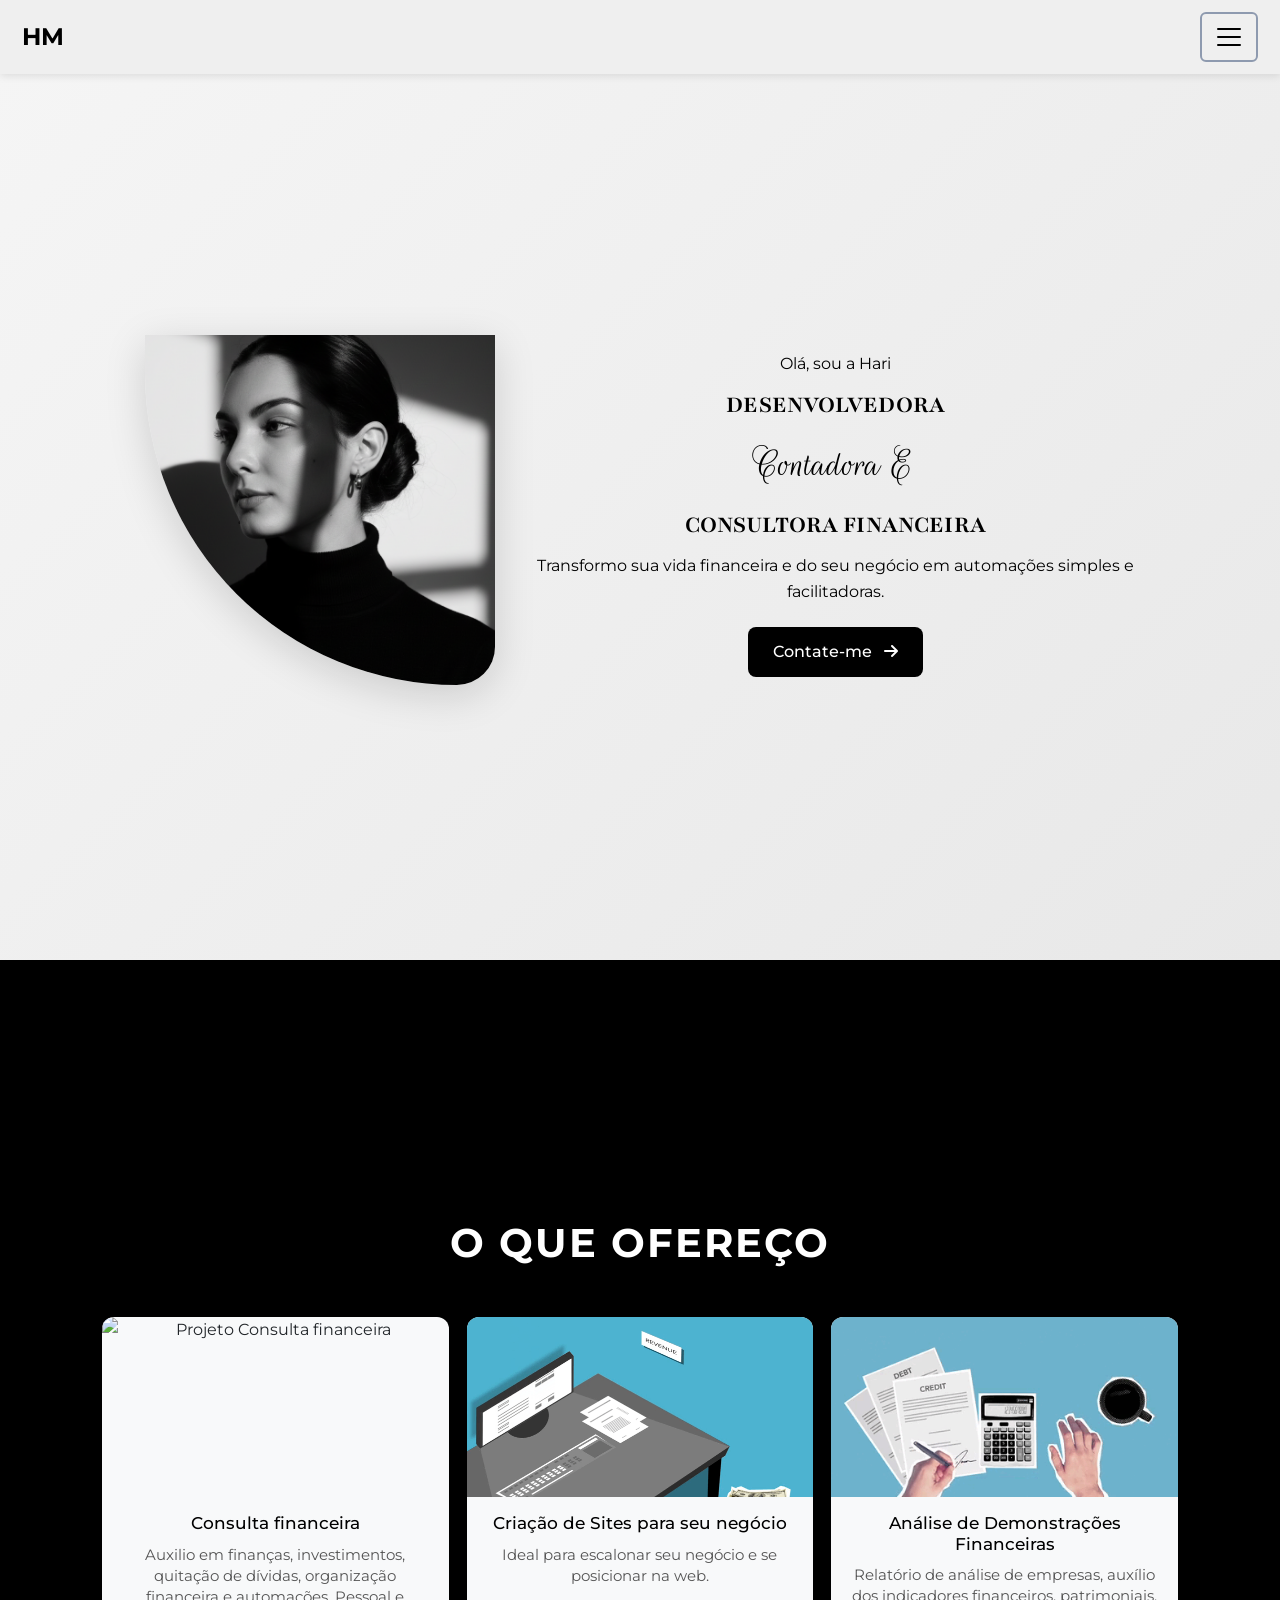
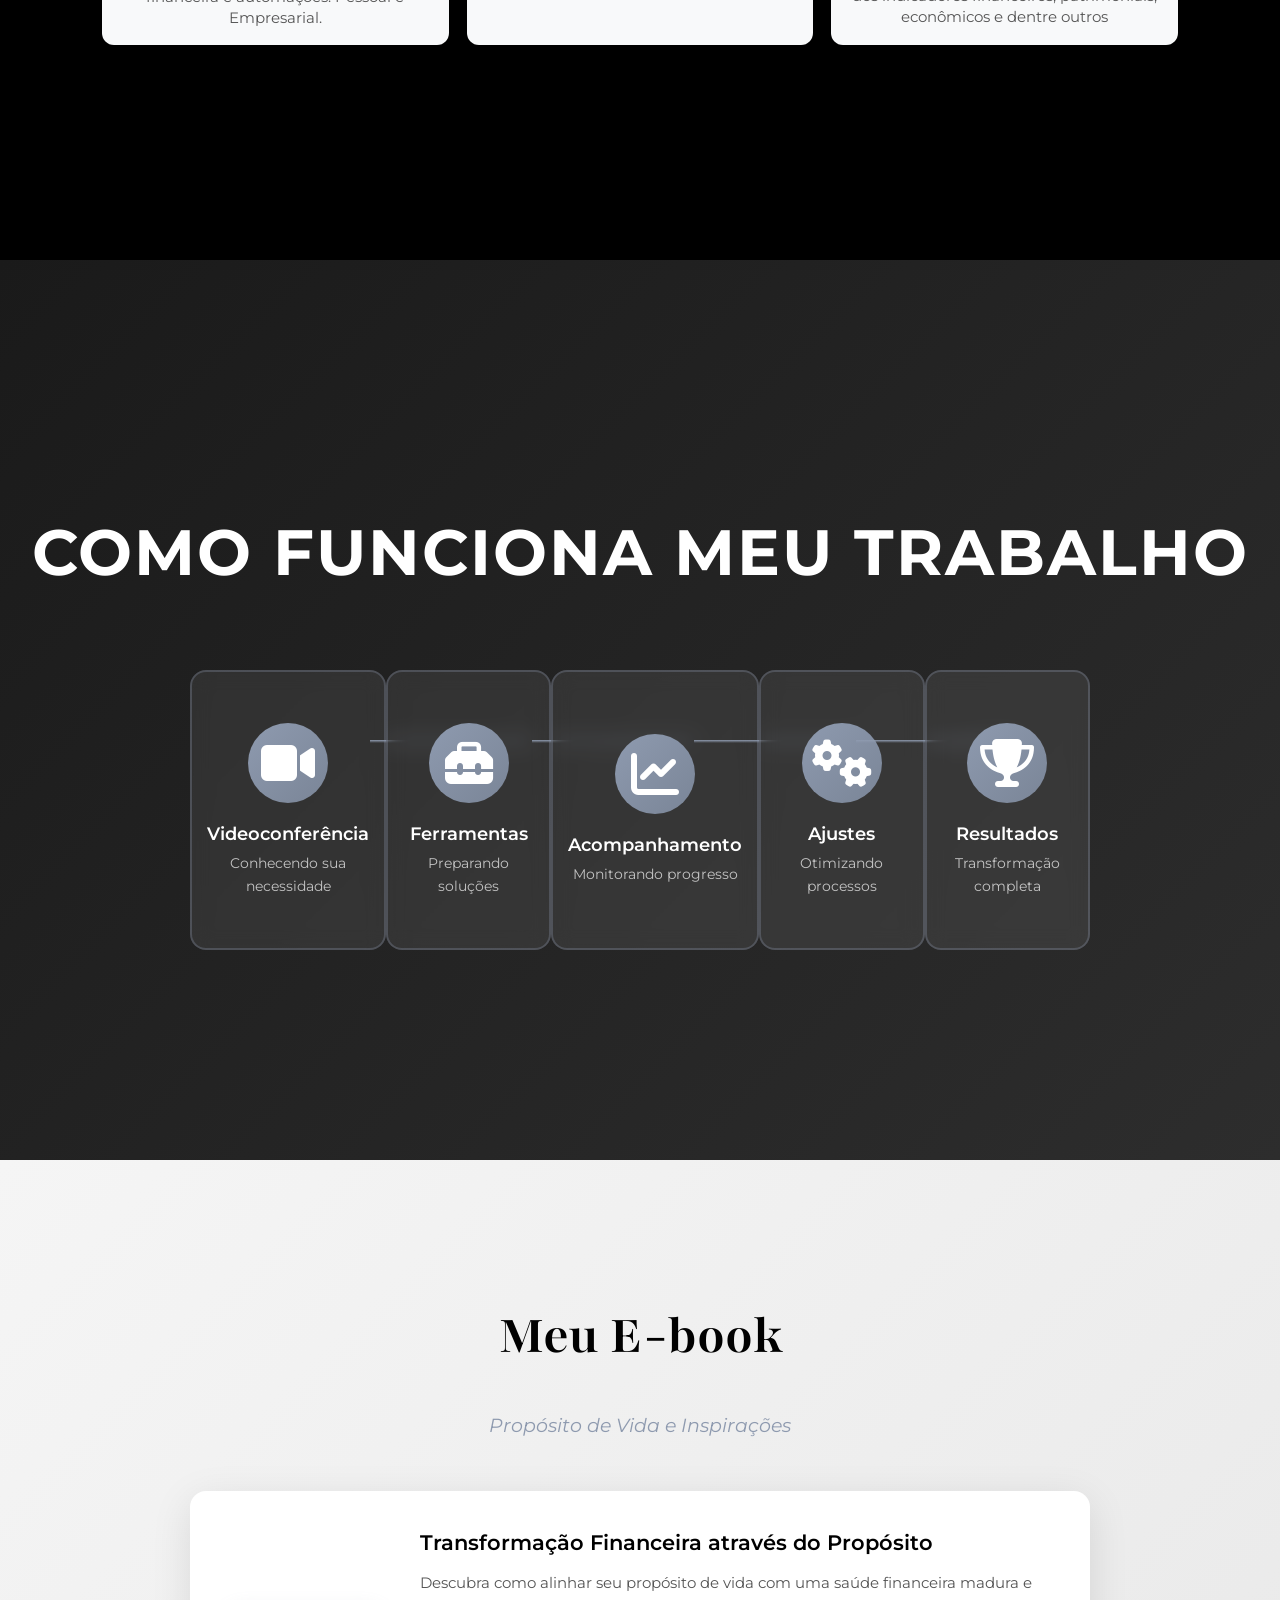
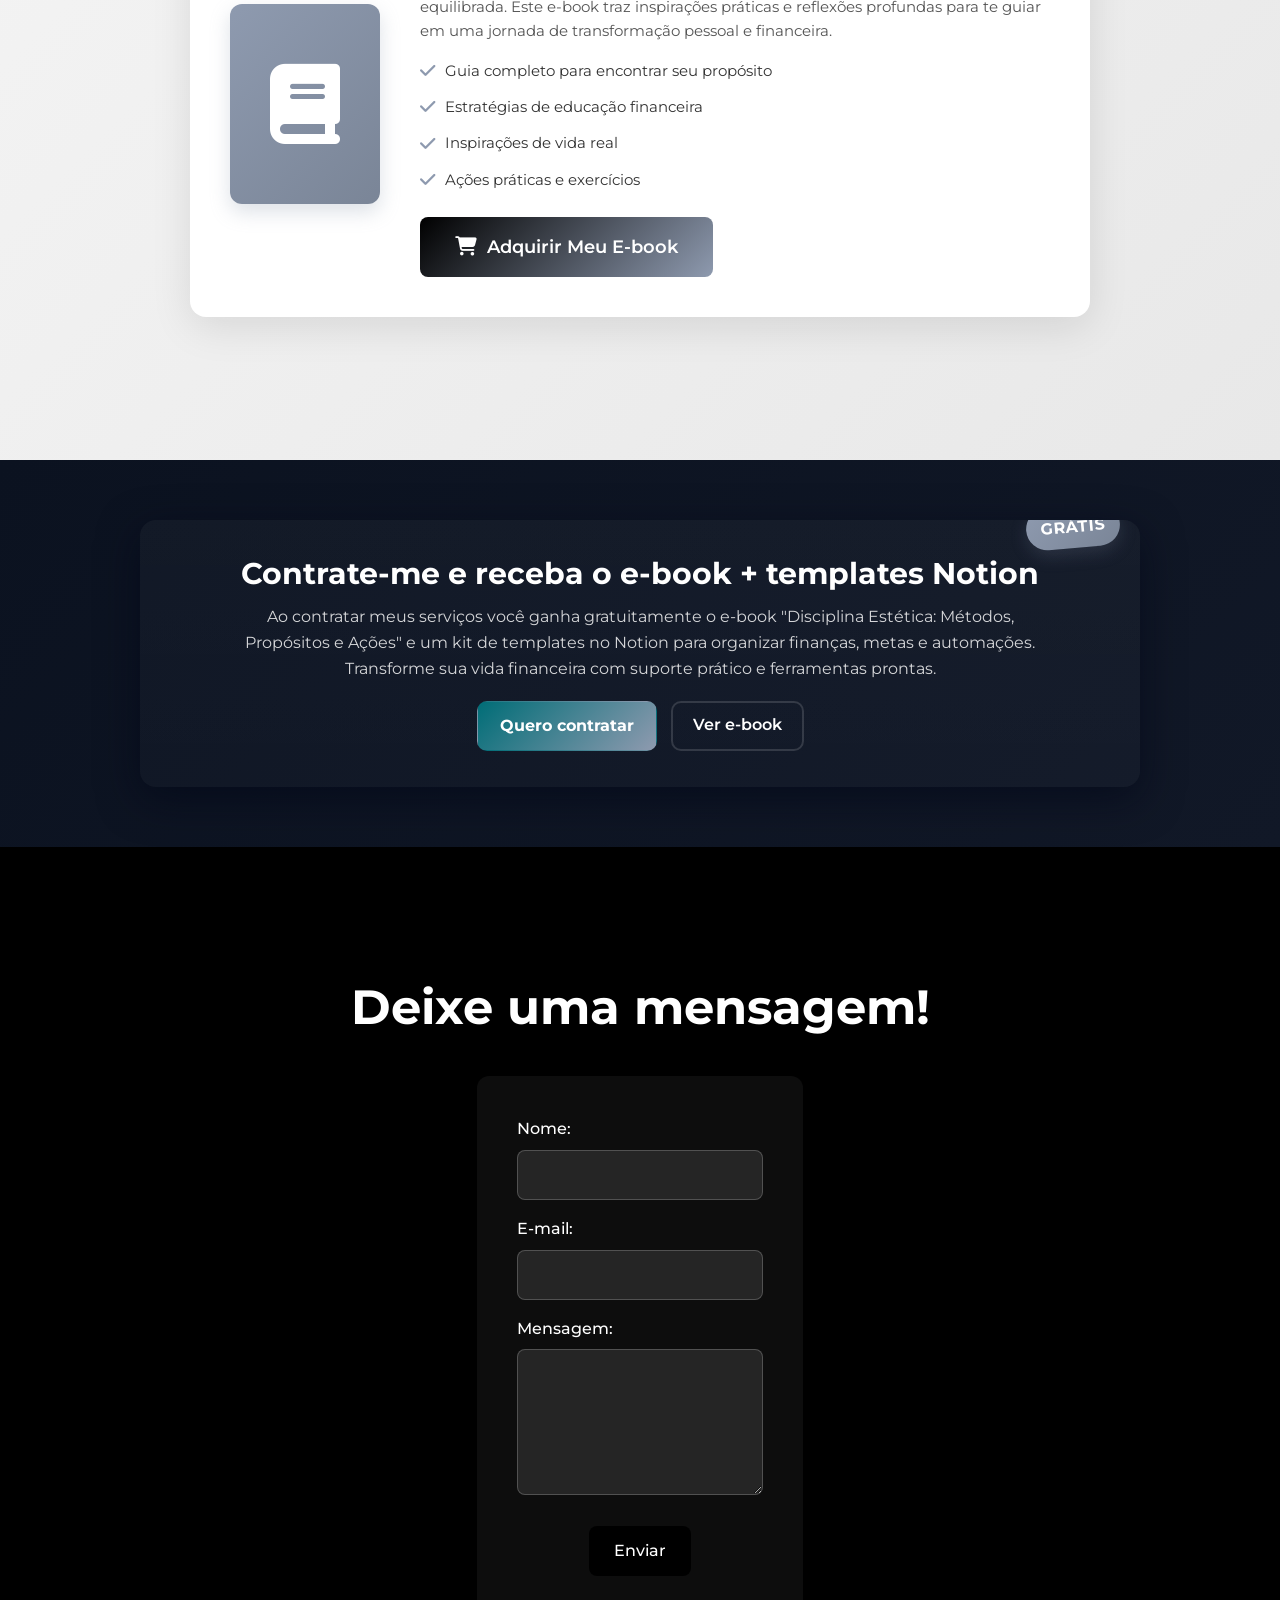
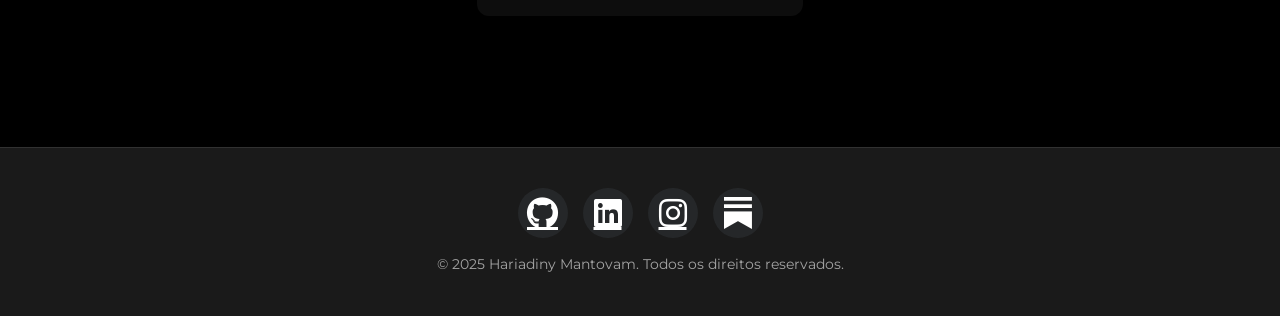
==== commit f8136a29: "Add files via upload" ====
--- a/index.html
+++ b/index.html
@@ -19,12 +19,15 @@
         <span class="navbar-toggler-icon"></span>
       </button>
       <div class="collapse navbar-collapse" id="navbarNav">
-        <ul class="navbar-nav ms-auto">
-          <li class="nav-item"><a class="nav-link" href="#home">Home</a></li>
-          <li class="nav-item"><a class="nav-link" href="#projetos">Projetos</a></li>
-          <li class="nav-item"><a class="nav-link" href="#habilidades">Habilidades</a></li>
-          <li class="nav-item"><a class="nav-link" href="#contato">Contato</a></li>
-        </ul>
+        <!-- ...existing code... -->
+<ul class="navbar-nav ms-auto">
+  <li class="nav-item"><a class="nav-link" href="#home">Home</a></li>
+  <li class="nav-item"><a class="nav-link" href="#projetos">Projetos</a></li>
+  <li class="nav-item"><a class="nav-link" href="#ebook">E-book</a></li>
+  <li class="nav-item"><a class="nav-link" href="#habilidades">Habilidades</a></li>
+  <li class="nav-item"><a class="nav-link" href="#contato">Contato</a></li>
+</ul>
+<!-- ...existing code... -->
       </div>
     </div>
   </nav>
@@ -43,12 +46,13 @@
       <a href="mailto:hariadiny.mantovam@gmail.com">
         <button type="button" class="btn-custom">Contate-me <i class="fa-solid fa-arrow-right"></i></button>
       </a>
+
     </div>
   </section>
 
 <!-- Seção Projetos -->
 <section id="projetos">
-  <h1 class="mt-4 parallax-title">PROJECTS</h1>
+  <h1 class="mt-4 parallax-title">O QUE OFEREÇO</h1>
 
   <div class="projects-grid">
     <article class="project-card">
@@ -78,52 +82,104 @@
 </section>
 <!-- ...existing code... -->
 
-  <!-- Seção Habilidades -->
-  <section id="habilidades">
-    <h1 class="mt-4 parallax-title">SKILLS</h1>
-    <div class="skills-grid">
-      <div class="skill-card">
-        <i class="bi bi-bootstrap"></i>
-        <h3>Bootstrap</h3>
-      </div>
-      <div class="skill-card">
-        <i class="bi bi-filetype-html"></i>
-        <h3>HTML</h3>
-      </div>
-      <div class="skill-card">
-        <i class="bi bi-filetype-css"></i>
-        <h3>CSS</h3>
-      </div>
-      <div class="skill-card">
-        <i class="bi bi-filetype-js"></i>
-        <h3>JavaScript</h3>
-      </div>
-      <div class="skill-card">
-        <i class="bi bi-filetype-php"></i>
-        <h3>PHP</h3>
-      </div>
-      <div class="skill-card">
-        <i class="bi bi-git"></i>
-        <h3>Git</h3>
-      </div>
-      <div class="skill-card">
-        <i class="fa-solid fa-hand-holding-dollar"></i>
-        <h3>Contabilidade</h3>
-      </div>
-      <div class="skill-card">
-        <i class="fa-solid fa-chart-pie"></i>
-        <h3>Dashboard</h3>
-      </div>
-      <div class="skill-card">
-        <i class="fa-solid fa-money-bill-transfer"></i>
-        <h3>Automação</h3>
-      </div>
-      <div class="skill-card">
-        <i class="fa-brands fa-bitcoin"></i>
-        <h3>Finanças</h3>
-      </div>
-    </div>
-  </section>
+<!-- Seção Como Funciona -->
+<section id="como-funciona">
+  <h1 class="mt-4 parallax-title">COMO FUNCIONA MEU TRABALHO</h1>
+  
+  <div class="process-circuit">
+    <div class="circuit-step step-1">
+      <div class="step-icon">
+        <i class="fa-solid fa-video"></i>
+      </div>
+      <h3>Videoconferência</h3>
+      <p>Conhecendo sua necessidade</p>
+    </div>
+
+    <div class="circuit-line line-1"></div>
+
+    <div class="circuit-step step-2">
+      <div class="step-icon">
+        <i class="fa-solid fa-toolbox"></i>
+      </div>
+      <h3>Ferramentas</h3>
+      <p>Preparando soluções</p>
+    </div>
+
+    <div class="circuit-line line-2"></div>
+
+    <div class="circuit-step step-3">
+      <div class="step-icon">
+        <i class="fa-solid fa-chart-line"></i>
+      </div>
+      <h3>Acompanhamento</h3>
+      <p>Monitorando progresso</p>
+    </div>
+
+    <div class="circuit-line line-3"></div>
+
+    <div class="circuit-step step-4">
+      <div class="step-icon">
+        <i class="fa-solid fa-cogs"></i>
+      </div>
+      <h3>Ajustes</h3>
+      <p>Otimizando processos</p>
+    </div>
+
+    <div class="circuit-line line-4"></div>
+
+    <div class="circuit-step step-5">
+      <div class="step-icon">
+        <i class="fa-solid fa-trophy"></i>
+      </div>
+      <h3>Resultados</h3>
+      <p>Transformação completa</p>
+    </div>
+  </div>
+</section>
+
+<!-- Seção E-book -->
+<section id="ebook">
+  <div class="ebook-container">
+    <div class="ebook-content">
+      <h2 class="ebook-title">Meu E-book</h2>
+      <p class="ebook-subtitle">Propósito de Vida e Inspirações</p>
+      
+      <div class="ebook-box">
+        <div class="ebook-image">
+          <i class="fa-solid fa-book"></i>
+        </div>
+        
+        <div class="ebook-description">
+          <h3>Transformação Financeira através do Propósito</h3>
+          <p>Descubra como alinhar seu propósito de vida com uma saúde financeira madura e equilibrada. Este e-book traz inspirações práticas e reflexões profundas para te guiar em uma jornada de transformação pessoal e financeira.</p>
+          
+          <ul class="ebook-features">
+            <li><i class="fa-solid fa-check"></i> Guia completo para encontrar seu propósito</li>
+            <li><i class="fa-solid fa-check"></i> Estratégias de educação financeira</li>
+            <li><i class="fa-solid fa-check"></i> Inspirações de vida real</li>
+            <li><i class="fa-solid fa-check"></i> Ações práticas e exercícios</li>
+          </ul>
+          
+          <a href="https://pay.hotmart.com/J103217842M" target="_blank" rel="noopener" class="btn-ebook">
+            <i class="fa-solid fa-shopping-cart"></i> Adquirir Meu E-book
+          </a>
+        </div>
+      </div>
+    </div>
+  </div>
+</section>
+
+<section id="cta" class="cta-section">
+  <div class="cta-inner">
+    <div class="cta-badge">GRÁTIS</div>
+    <h2 class="cta-title">Contrate-me e receba o e-book + templates Notion</h2>
+    <p class="cta-text">Ao contratar meus serviços você ganha gratuitamente o e-book "Disciplina Estética: Métodos, Propósitos e Ações" e um kit de templates no Notion para organizar finanças, metas e automações. Transforme sua vida financeira com suporte prático e ferramentas prontas.</p>
+    <div class="cta-buttons">
+      <a href="mailto:hariadiny.mantovam@gmail.com?subject=Quero%20contratar%20seus%20serviços" class="btn btn-cta">Quero contratar</a>
+      <a href="#ebook" class="btn btn-outline-cta">Ver e-book</a>
+    </div>
+  </div>
+</section>
 
   <!-- Seção Contato -->
   <section id="contato">
--- a/style.css
+++ b/style.css
@@ -677,4 +677,732 @@
   .carousel-card {
     margin-right: 0;
   }
+}
+
+/* ========== SEÇÃO COMO FUNCIONA ========== */
+#como-funciona {
+  padding: 60px 15px;
+  background: linear-gradient(135deg, #1a1a1a 0%, #2d2d2d 100%);
+  text-align: center;
+  min-height: 100vh;
+  display: flex;
+  flex-direction: column;
+  justify-content: center;
+  align-items: center;
+}
+
+#como-funciona .parallax-title {
+  color: white;
+  margin-bottom: 60px;
+  font-size: 2.5rem;
+}
+
+.process-circuit {
+  display: flex;
+  flex-direction: column;
+  gap: 40px;
+  max-width: 900px;
+  margin: 0 auto;
+  position: relative;
+}
+
+.circuit-step {
+  background: rgba(255, 255, 255, 0.08);
+  backdrop-filter: blur(10px);
+  border: 2px solid rgba(142, 154, 175, 0.3);
+  border-radius: 16px;
+  padding: 30px 20px;
+  position: relative;
+  transition: all 0.4s ease;
+  animation: slideIn 0.6s ease-out backwards;
+}
+
+.circuit-step.step-1 { animation-delay: 0.1s; }
+.circuit-step.step-2 { animation-delay: 0.2s; }
+.circuit-step.step-3 { animation-delay: 0.3s; }
+.circuit-step.step-4 { animation-delay: 0.4s; }
+.circuit-step.step-5 { animation-delay: 0.5s; }
+
+@keyframes slideIn {
+  from {
+    opacity: 0;
+    transform: translateX(-30px);
+  }
+  to {
+    opacity: 1;
+    transform: translateX(0);
+  }
+}
+
+.circuit-step:hover {
+  background: rgba(142, 154, 175, 0.15);
+  border-color: var(--cor-destaque);
+  transform: translateX(10px);
+  box-shadow: 0 0 20px rgba(142, 154, 175, 0.3);
+}
+
+.step-icon {
+  width: 70px;
+  height: 70px;
+  background: linear-gradient(135deg, var(--cor-destaque) 0%, var(--cor-destaque-hover) 100%);
+  border-radius: 50%;
+  display: flex;
+  align-items: center;
+  justify-content: center;
+  margin: 0 auto 15px;
+  font-size: 2.5rem;
+  color: white;
+  animation: pulseIcon 2s ease-in-out infinite;
+}
+
+@keyframes pulseIcon {
+  0%, 100% {
+    transform: scale(1);
+    box-shadow: 0 0 0 0 rgba(142, 154, 175, 0.7);
+  }
+  50% {
+    transform: scale(1.1);
+    box-shadow: 0 0 0 10px rgba(142, 154, 175, 0);
+  }
+}
+
+.circuit-step:hover .step-icon {
+  animation: pulse 0.4s ease-out;
+}
+
+@keyframes pulse {
+  0% {
+    transform: scale(1);
+  }
+  50% {
+    transform: scale(1.2);
+  }
+  100% {
+    transform: scale(1.1);
+  }
+}
+
+.circuit-step h3 {
+  color: white;
+  font-size: 1.3rem;
+  margin-bottom: 8px;
+  font-weight: 600;
+}
+
+.circuit-step p {
+  color: rgba(255, 255, 255, 0.7);
+  font-size: 0.95rem;
+  margin: 0;
+}
+
+/* Linhas conectoras */
+.circuit-line {
+  width: 3px;
+  height: 50px;
+  background: linear-gradient(180deg, var(--cor-destaque) 0%, transparent 100%);
+  margin: -30px auto 0;
+  position: relative;
+  animation: drawLine 0.8s ease-out backwards;
+}
+
+.line-1 { animation-delay: 0.15s; }
+.line-2 { animation-delay: 0.25s; }
+.line-3 { animation-delay: 0.35s; }
+.line-4 { animation-delay: 0.45s; }
+
+@keyframes drawLine {
+  from {
+    height: 0;
+    opacity: 0;
+  }
+  to {
+    height: 50px;
+    opacity: 1;
+  }
+}
+
+/* Responsivo - Horizontal em telas maiores */
+@media (min-width: 992px) {
+  #como-funciona .parallax-title {
+    font-size: 4rem;
+  }
+
+  .process-circuit {
+    display: grid;
+    grid-template-columns: repeat(5, 1fr);
+    gap: 0;
+    align-items: flex-start;
+    position: relative;
+  }
+
+  .circuit-step {
+    padding: 25px 15px;
+    min-height: 280px;
+    display: flex;
+    flex-direction: column;
+    justify-content: center;
+    animation: slideInUp 0.6s ease-out backwards;
+  }
+
+  @keyframes slideInUp {
+    from {
+      opacity: 0;
+      transform: translateY(30px);
+    }
+    to {
+      opacity: 1;
+      transform: translateY(0);
+    }
+  }
+
+  .circuit-step.step-1 { animation-delay: 0.1s; }
+  .circuit-step.step-2 { animation-delay: 0.2s; }
+  .circuit-step.step-3 { animation-delay: 0.3s; }
+  .circuit-step.step-4 { animation-delay: 0.4s; }
+  .circuit-step.step-5 { animation-delay: 0.5s; }
+
+  .step-icon {
+    width: 80px;
+    height: 80px;
+    font-size: 3rem;
+    margin-bottom: 20px;
+  }
+
+  .circuit-step h3 {
+    font-size: 1.1rem;
+  }
+
+  .circuit-step p {
+    font-size: 0.9rem;
+  }
+
+  /* Linhas horizontais */
+  .circuit-line {
+    position: absolute;
+    width: 0;
+    height: 3px;
+    top: 70px;
+    left: 0;
+    margin: 0;
+    animation: drawLineHorizontal 0.8s ease-out backwards;
+  }
+
+  @keyframes drawLineHorizontal {
+    from {
+      width: 0;
+      opacity: 0;
+    }
+    to {
+      width: calc(100% + 15px);
+      opacity: 1;
+    }
+  }
+
+  .line-1 {
+    left: 20%;
+    width: 18%;
+    animation-delay: 0.15s;
+  }
+  .line-2 {
+    left: 38%;
+    width: 18%;
+    animation-delay: 0.25s;
+  }
+  .line-3 {
+    left: 56%;
+    width: 18%;
+    animation-delay: 0.35s;
+  }
+  .line-4 {
+    left: 74%;
+    width: 18%;
+    animation-delay: 0.45s;
+  }
+
+  .circuit-step:hover {
+    transform: translateY(-10px);
+  }
+}
+
+@media (max-width: 576px) {
+  #como-funciona {
+    padding: 40px 10px;
+  }
+
+  #como-funciona .parallax-title {
+    font-size: 1.8rem;
+  }
+
+  .circuit-step {
+    padding: 20px 15px;
+  }
+
+  .step-icon {
+    width: 60px;
+    height: 60px;
+    font-size: 2rem;
+    margin-bottom: 12px;
+  }
+
+  .circuit-step h3 {
+    font-size: 1.1rem;
+  }
+
+  .circuit-step p {
+    font-size: 0.85rem;
+  }
+
+  .circuit-line {
+    height: 40px;
+    margin: -20px auto 0;
+  }
+}
+
+
+/* ========== SEÇÃO E-BOOK ========== */
+#ebook {
+  padding: 60px 15px;
+  background: linear-gradient(135deg, #f5f5f5 0%, #e8e8e8 100%);
+  text-align: center;
+  min-height: 100vh;
+  display: flex;
+  flex-direction: column;
+  justify-content: center;
+  align-items: center;
+}
+
+.ebook-container {
+  max-width: 900px;
+  margin: 0 auto;
+  width: 100%;
+}
+
+.ebook-content {
+  display: flex;
+  flex-direction: column;
+  gap: 30px;
+}
+
+.ebook-title {
+  font-size: 2.5rem;
+  color: var(--cor-primaria);
+  font-weight: bold;
+  margin-bottom: 10px;
+  font-family: 'Playfair', serif;
+}
+
+.ebook-subtitle {
+  font-size: 1.2rem;
+  color: var(--cor-destaque);
+  font-style: italic;
+  margin-bottom: 20px;
+}
+
+.ebook-box {
+  background: white;
+  border-radius: 16px;
+  padding: 30px 20px;
+  box-shadow: 0 10px 40px rgba(0, 0, 0, 0.1);
+  display: flex;
+  flex-direction: column;
+  gap: 25px;
+  transition: all 0.4s ease;
+}
+
+.ebook-box:hover {
+  transform: translateY(-10px);
+  box-shadow: 0 20px 60px rgba(0, 0, 0, 0.15);
+}
+
+.ebook-image {
+  width: 120px;
+  height: 160px;
+  background: linear-gradient(135deg, var(--cor-destaque) 0%, var(--cor-destaque-hover) 100%);
+  border-radius: 12px;
+  display: flex;
+  align-items: center;
+  justify-content: center;
+  font-size: 4rem;
+  color: white;
+  margin: 0 auto;
+  box-shadow: 0 8px 20px rgba(142, 154, 175, 0.3);
+  animation: floatBook 3s ease-in-out infinite;
+}
+
+@keyframes floatBook {
+  0%, 100% {
+    transform: translateY(0);
+  }
+  50% {
+    transform: translateY(-15px);
+  }
+}
+
+.ebook-description {
+  text-align: center;
+  display: flex;
+  flex-direction: column;
+  gap: 15px;
+}
+
+.ebook-description h3 {
+  color: var(--cor-primaria);
+  font-size: 1.3rem;
+  font-weight: 600;
+  margin: 0;
+}
+
+.ebook-description p {
+  color: #555;
+  font-size: 0.95rem;
+  line-height: 1.6;
+  margin: 0;
+}
+
+.ebook-features {
+  list-style: none;
+  padding: 0;
+  margin: 0;
+  display: flex;
+  flex-direction: column;
+  gap: 12px;
+  text-align: left;
+}
+
+.ebook-features li {
+  color: #333;
+  font-size: 0.95rem;
+  display: flex;
+  align-items: center;
+  gap: 10px;
+}
+
+.ebook-features i {
+  color: var(--cor-destaque);
+  font-size: 1.1rem;
+  flex-shrink: 0;
+}
+
+.btn-ebook {
+  background: linear-gradient(135deg, var(--cor-primaria) 0%, var(--cor-destaque) 100%);
+  color: white;
+  border: none;
+  padding: 14px 30px;
+  font-size: 1rem;
+  border-radius: 8px;
+  cursor: pointer;
+  text-decoration: none;
+  display: inline-flex;
+  align-items: center;
+  justify-content: center;
+  gap: 10px;
+  transition: all 0.3s ease;
+  font-weight: 600;
+  margin-top: 10px;
+}
+
+.btn-ebook:hover {
+  transform: scale(1.05);
+  box-shadow: 0 10px 30px rgba(0, 0, 0, 0.2);
+  color: white;
+  text-decoration: none;
+}
+
+.btn-ebook i {
+  font-size: 1.2rem;
+}
+
+/* Responsivo */
+@media (min-width: 768px) {
+  #ebook {
+    padding: 80px 20px;
+  }
+
+  .ebook-title {
+    font-size: 3.5rem;
+  }
+
+  .ebook-box {
+    flex-direction: row;
+    align-items: center;
+    padding: 40px;
+    gap: 40px;
+  }
+
+  .ebook-image {
+    width: 150px;
+    height: 200px;
+    font-size: 5rem;
+    margin: 0;
+    flex-shrink: 0;
+  }
+
+  .ebook-description {
+    text-align: left;
+    flex: 1;
+  }
+
+  .ebook-features {
+    text-align: left;
+  }
+
+  .btn-ebook {
+    align-self: flex-start;
+    padding: 16px 35px;
+    font-size: 1.1rem;
+  }
+}
+
+@media (max-width: 576px) {
+  #ebook {
+    padding: 40px 10px;
+  }
+
+  .ebook-title {
+    font-size: 1.8rem;
+  }
+
+  .ebook-subtitle {
+    font-size: 1rem;
+  }
+
+  .ebook-box {
+    padding: 20px 15px;
+  }
+
+  .ebook-image {
+    width: 100px;
+    height: 130px;
+    font-size: 3rem;
+  }
+
+  .ebook-description h3 {
+    font-size: 1.1rem;
+  }
+
+  .ebook-features li {
+    font-size: 0.85rem;
+  }
+
+  .btn-ebook {
+    width: 100%;
+    padding: 12px 20px;
+    font-size: 0.95rem;
+  }
+}
+
+/* ========== SEÇÃO CTA FINAL ========== */
+.cta-section {
+  padding: 60px 15px;
+  background: linear-gradient(135deg, #0b1220 0%, #111827 100%);
+  color: #fff;
+  text-align: center;
+  display: flex;
+  justify-content: center;
+  align-items: center;
+}
+
+.cta-inner {
+  max-width: 1000px;
+  width: 100%;
+  padding: 36px 20px;
+  border-radius: 16px;
+  background: linear-gradient(180deg, rgba(255,255,255,0.03), rgba(255,255,255,0.02));
+  box-shadow: 0 12px 40px rgba(2,6,23,0.6);
+  position: relative;
+  overflow: hidden;
+  transform: translateY(20px);
+  opacity: 0;
+  transition: all 0.6s cubic-bezier(.2,.9,.2,1);
+}
+
+.cta-inner.in-view {
+  transform: translateY(0);
+  opacity: 1;
+}
+
+.cta-badge {
+  position: absolute;
+  top: -14px;
+  right: 20px;
+  background: linear-gradient(135deg, var(--cor-destaque) 0%, var(--cor-destaque-hover) 100%);
+  color: #fff;
+  padding: 8px 14px;
+  border-radius: 999px;
+  font-weight: 700;
+  letter-spacing: 1px;
+  box-shadow: 0 6px 18px rgba(142,154,175,0.18);
+  transform: rotate(-5deg);
+}
+
+.cta-title {
+  font-size: 1.9rem;
+  margin-bottom: 12px;
+  color: #fff;
+  font-weight: 700;
+}
+
+.cta-text {
+  color: rgba(255,255,255,0.82);
+  max-width: 820px;
+  margin: 0 auto 20px;
+  line-height: 1.6;
+}
+
+.cta-buttons {
+  display: flex;
+  gap: 14px;
+  justify-content: center;
+  flex-wrap: wrap;
+  margin-top: 8px;
+}
+
+.btn.btn-cta {
+  background: linear-gradient(135deg, var(--cor-secundaria) 0%, var(--cor-destaque) 100%);
+  color: #fff;
+  padding: 12px 22px;
+  border-radius: 10px;
+  font-weight: 700;
+  text-decoration: none;
+  display: inline-flex;
+  align-items: center;
+  gap: 10px;
+  transition: transform 0.18s ease, box-shadow 0.18s ease;
+}
+
+.btn.btn-cta:hover { transform: translateY(-3px); box-shadow: 0 10px 30px rgba(0,0,0,0.25); }
+
+.btn.btn-outline-cta {
+  background: transparent;
+  color: #fff;
+  border: 2px solid rgba(255,255,255,0.14);
+  padding: 10px 20px;
+  border-radius: 10px;
+  font-weight: 600;
+  text-decoration: none;
+  transition: background 0.18s ease, transform 0.18s ease;
+}
+
+.btn.btn-outline-cta:hover { background: rgba(255,255,255,0.04); transform: translateY(-3px); }
+
+/* small pulse on primary button to chamar atenção */
+@keyframes ctaPulse {
+  0% { box-shadow: 0 0 0 0 rgba(0,0,0,0); }
+  50% { box-shadow: 0 10px 30px rgba(142,154,175,0.12); }
+  100% { box-shadow: 0 0 0 0 rgba(0,0,0,0); }
+}
+.btn.btn-cta { animation: ctaPulse 3.5s ease-in-out infinite; }
+
+/* responsivo */
+@media (max-width: 768px) {
+  .cta-title { font-size: 1.6rem; }
+  .cta-inner { padding: 24px 14px; border-radius: 12px; }
+  .cta-badge { right: 12px; top: -10px; }
+}
+  
+/* ...existing code... */
+
+/* ======= HERO - Persuasivo e conversão ======= */
+.hero-cta {
+  margin-top: 18px;
+  display: flex;
+  flex-direction: column;
+  align-items: center;
+  gap: 14px;
+  width: 100%;
+  max-width: 760px;
+  text-align: center;
+}
+
+.hero-badge {
+  background: linear-gradient(90deg,var(--cor-destaque),var(--cor-destaque-hover));
+  color: #fff;
+  padding: 6px 12px;
+  border-radius: 999px;
+  font-weight: 700;
+  font-size: 0.85rem;
+  letter-spacing: 0.6px;
+  box-shadow: 0 6px 18px rgba(142,154,175,0.14);
+  transform: translateY(-2px);
+}
+
+.hero-actions {
+  display: flex;
+  gap: 12px;
+  justify-content: center;
+  width: 100%;
+  flex-wrap: wrap;
+}
+
+.btn-primary-hero, .btn-secondary-hero {
+  text-decoration: none;
+  display: inline-flex;
+  align-items: center;
+  justify-content: center;
+  padding: 12px 18px;
+  border-radius: 10px;
+  font-weight: 700;
+  transition: transform .16s ease, box-shadow .16s ease;
+}
+
+.btn-primary-hero {
+  background: linear-gradient(90deg,var(--cor-secundaria),var(--cor-destaque));
+  color: #fff;
+  border: none;
+  box-shadow: 0 10px 30px rgba(0,0,0,0.12);
+}
+
+.btn-primary-hero:hover { transform: translateY(-4px); box-shadow: 0 18px 40px rgba(0,0,0,0.18); }
+
+.btn-secondary-hero {
+  background: transparent;
+  color: var(--cor-primaria);
+  border: 2px solid rgba(0,0,0,0.08);
+}
+
+.btn-secondary-hero:hover { background: rgba(0,0,0,0.04); transform: translateY(-3px); }
+
+.hero-benefits {
+  list-style: none;
+  display: flex;
+  gap: 14px;
+  padding: 0;
+  margin: 0;
+  color: rgba(0,0,0,0.75);
+  font-size: 0.95rem;
+  flex-wrap: wrap;
+  justify-content: center;
+}
+
+.hero-benefits li {
+  background: rgba(0,0,0,0.04);
+  padding: 8px 12px;
+  border-radius: 8px;
+}
+
+/* prova social compacta */
+.hero-proof {
+  display: flex;
+  gap: 10px;
+  align-items: center;
+  color: rgba(0,0,0,0.65);
+  font-size: 0.9rem;
+}
+
+.proof-stars {
+  color: #f5a623;
+  font-weight: 700;
+  font-size: 1rem;
+  padding-right: 6px;
+}
+
+/* animação sutil de entrada */
+.hero-cta { opacity: 0; transform: translateY(8px); transition: opacity .6s ease, transform .6s ease; }
+.apresent:has(.hero-cta) .hero-cta { opacity: 1; transform: translateY(0); }
+
+/* responsivo */
+@media (max-width: 767px) {
+  .hero-benefits { flex-direction: column; gap: 8px; }
+  .btn-primary-hero, .btn-secondary-hero { width: 100%; max-width: 320px; }
+  .hero-cta { gap: 10px; }
 }
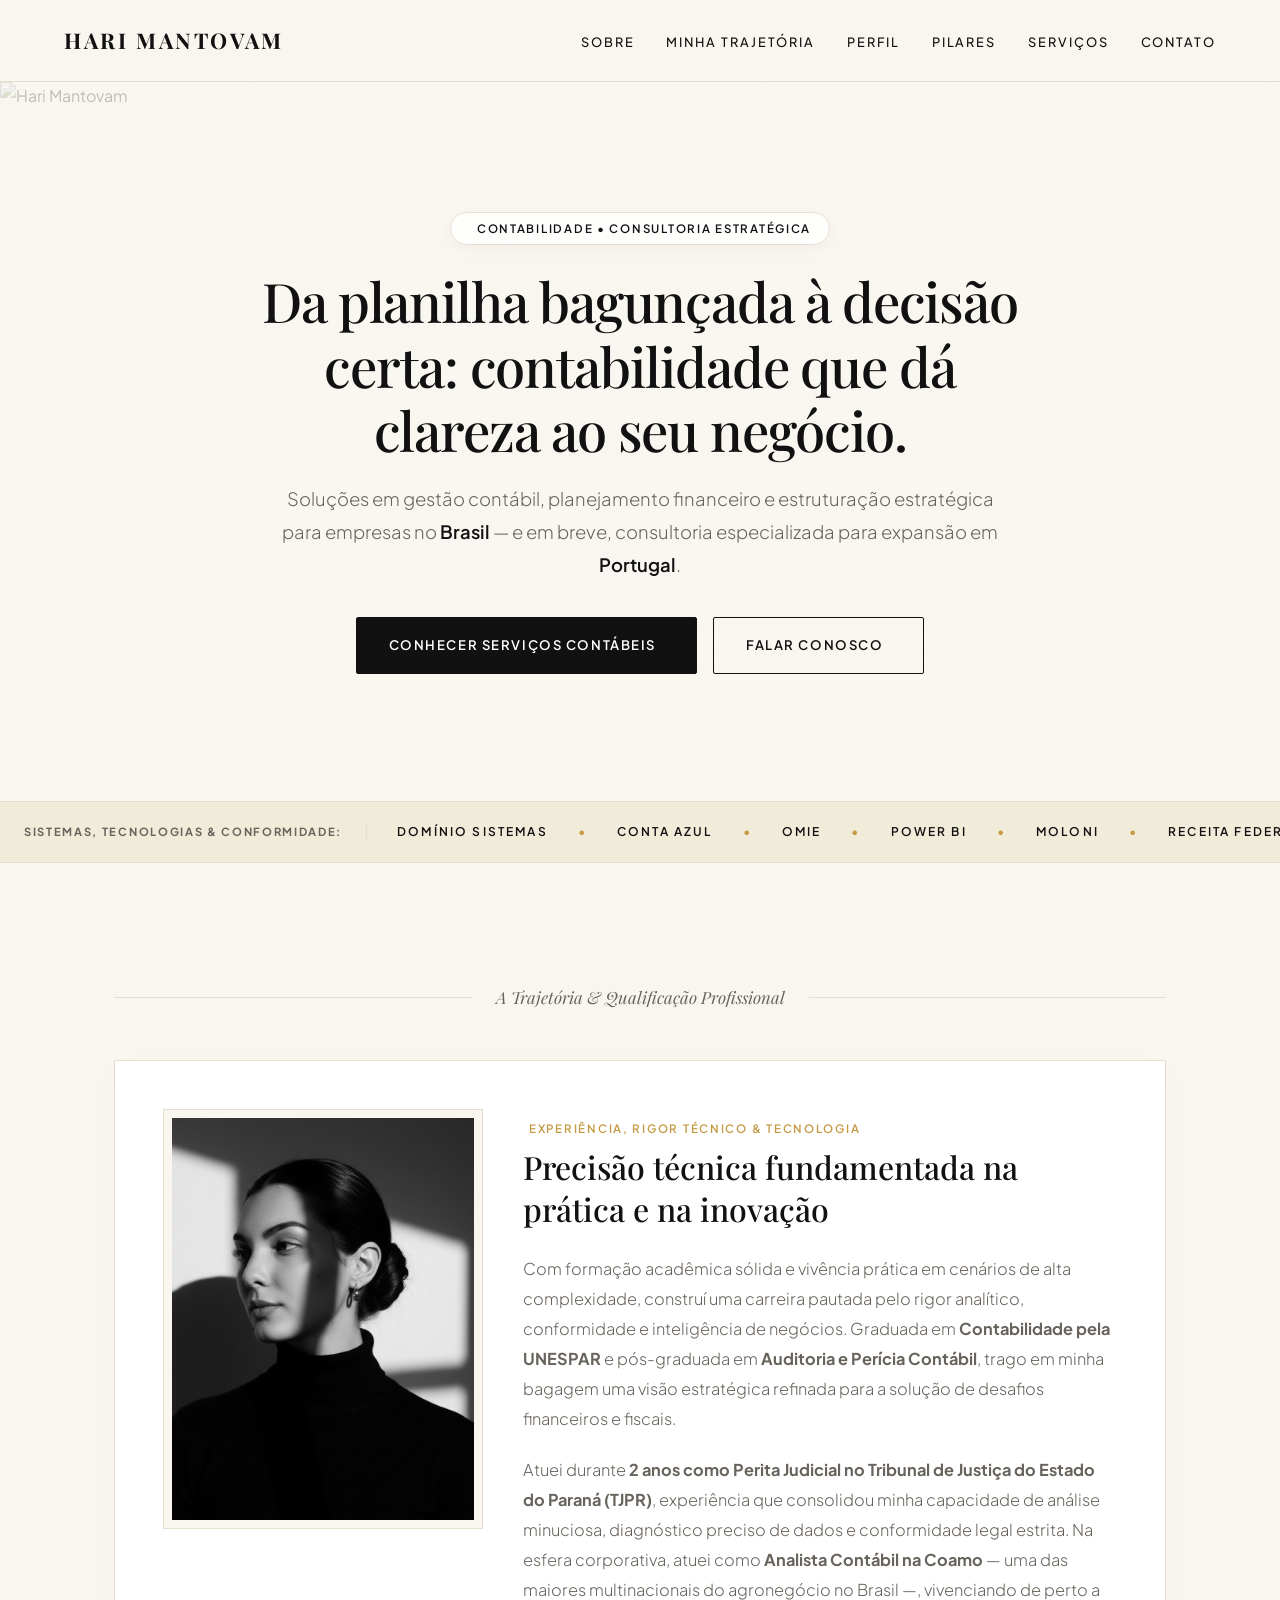
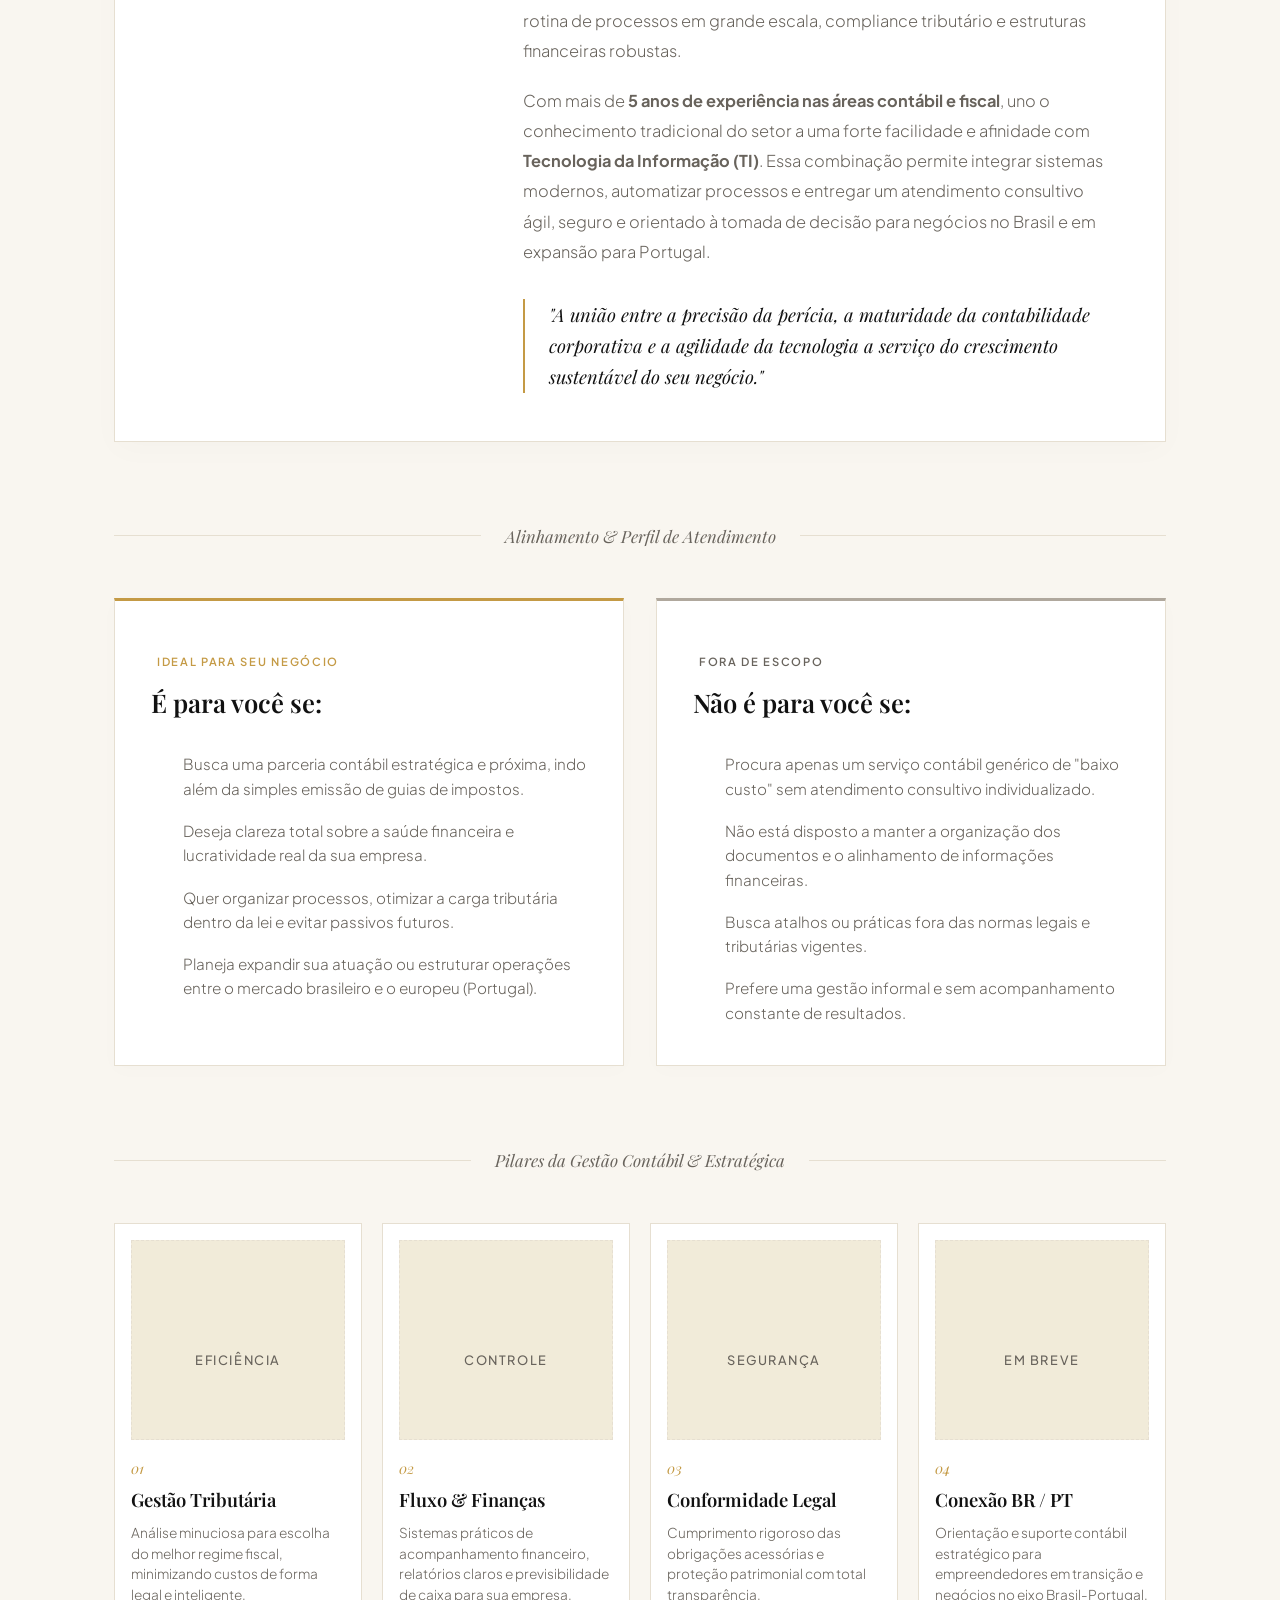
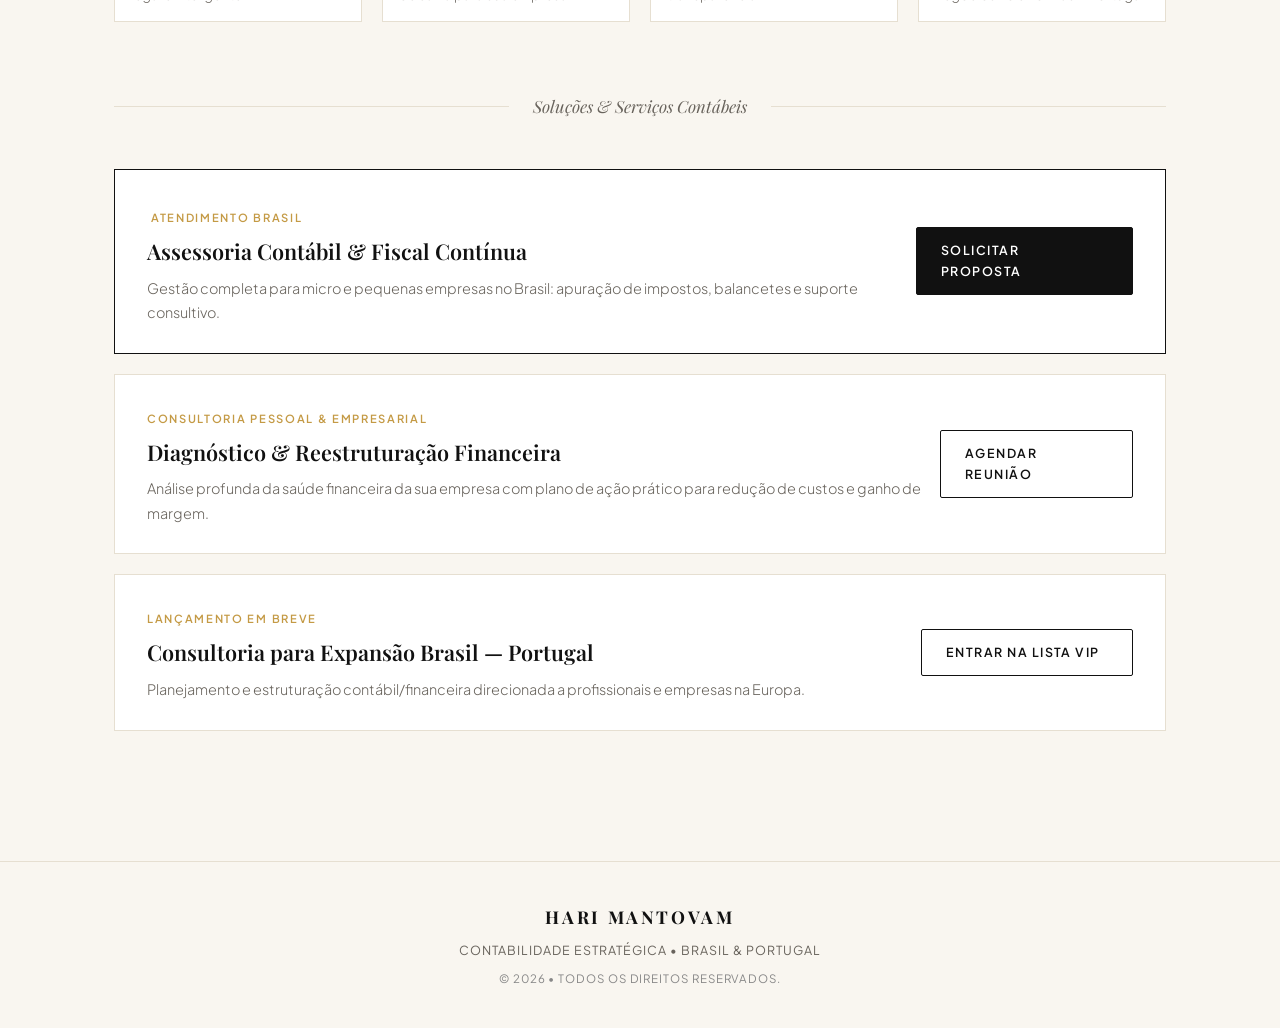
==== commit aa03898a: "Add files via upload" ====
--- a/index.html
+++ b/index.html
@@ -1,235 +1,343 @@
 <!DOCTYPE html>
-<html lang="pt-br">
+<html lang="pt-BR">
 <head>
-  <meta charset="UTF-8">
-  <meta name="viewport" content="width=device-width, initial-scale=1.0">
-  <title>Hariadiny Mantovam</title>
-  <link href="https://cdn.jsdelivr.net/npm/bootstrap@5.0.2/dist/css/bootstrap.min.css" rel="stylesheet">
-  <link rel="stylesheet" href="https://cdn.jsdelivr.net/npm/bootstrap-icons@1.11.3/font/bootstrap-icons.css">
-  <link rel="stylesheet" href="https://cdnjs.cloudflare.com/ajax/libs/font-awesome/6.5.1/css/all.min.css">
-  <link rel="stylesheet" href="style.css">
+  <meta charset="UTF-8" />
+  <meta name="viewport" content="width=device-width, initial-scale=1.0" />
+  <title>Hari Mantovam | Contabilidade Estratégica & Gestão de Negócios</title>
+  
+  <!-- Google Fonts: Playfair Display & Plus Jakarta Sans -->
+  <link rel="preconnect" href="https://fonts.googleapis.com">
+  <link rel="preconnect" href="https://fonts.gstatic.com" crossorigin>
+  <link href="https://fonts.googleapis.com/css2?family=Playfair+Display:ital,wght@0,400;0,500;0,600;0,700;1,400&family=Plus+Jakarta+Sans:wght@300;400;500;600;700&display=swap" rel="stylesheet">
+  
+  <!-- Ícones do Lucide -->
+  <script src="https://unpkg.com/lucide@latest"></script>
+
+  <link rel="stylesheet" href="style.css" />
 </head>
 <body>
 
-  <!-- Navbar -->
-  <nav class="navbar navbar-dark navbar-custom">
-    <div class="container-fluid">
-      <a class="navbar-brand fw-bold" href="#">HM</a>
-      <button class="navbar-toggler" type="button" data-bs-toggle="collapse" data-bs-target="#navbarNav" aria-controls="navbarNav" aria-expanded="false" aria-label="Toggle navigation">
-        <span class="navbar-toggler-icon"></span>
-      </button>
-      <div class="collapse navbar-collapse" id="navbarNav">
-        <!-- ...existing code... -->
-<ul class="navbar-nav ms-auto">
-  <li class="nav-item"><a class="nav-link" href="#home">Home</a></li>
-  <li class="nav-item"><a class="nav-link" href="#projetos">Projetos</a></li>
-  <li class="nav-item"><a class="nav-link" href="#ebook">E-book</a></li>
-  <li class="nav-item"><a class="nav-link" href="#habilidades">Habilidades</a></li>
-  <li class="nav-item"><a class="nav-link" href="#contato">Contato</a></li>
-</ul>
-<!-- ...existing code... -->
-      </div>
+  <!-- NAVBAR ESTILO EDITORIAL -->
+  <nav class="navbar">
+    <div class="nav-container">
+      <a href="#" class="nav-logo">HARI MANTOVAM</a>
+      <ul class="nav-links">
+        <li><a href="#sobre">Sobre</a></li>
+        <li><a href="#jornada">Minha Trajetória</a></li>
+        <li><a href="#para-quem">Perfil</a></li>
+        <li><a href="#pilares">Pilares</a></li>
+        <li><a href="#servicos">Serviços</a></li>
+        <li><a href="#contato">Contato</a></li>
+      </ul>
     </div>
   </nav>
 
-  <!-- Seção Hero / Apresentação -->
-  <section id="home" class="apresent">
-    <div class="img-port">
-      <img src="img/hm.png" alt="Criadora do site Hariadiny Mantovam" class="profile-pic">
-    </div>
-    <div class="apresent-text">
-      <p id="p1">Olá, sou a Hari</p>
-      <p id="p3">DESENVOLVEDORA</p>
-      <p id="p2">Contadora E</p>
-      <p id="p3">CONSULTORA FINANCEIRA</p>
-      <p id="p1">Transformo sua vida financeira e do seu negócio em automações simples e facilitadoras.</p>
-      <a href="mailto:hariadiny.mantovam@gmail.com">
-        <button type="button" class="btn-custom">Contate-me <i class="fa-solid fa-arrow-right"></i></button>
-      </a>
-
-    </div>
-  </section>
-
-<!-- Seção Projetos -->
-<section id="projetos">
-  <h1 class="mt-4 parallax-title">O QUE OFEREÇO</h1>
-
-  <div class="projects-grid">
-    <article class="project-card">
-      <img src="img/projeto1.gif" alt="Projeto Consulta financeira">
-      <div class="project-body">
-        <h3>Consulta financeira</h3>
-        <p>Auxilio em finanças, investimentos, quitação de dívidas, organização financeira e automações. Pessoal e Empresarial.</p>
-      </div>
-    </article>
-
-    <article class="project-card">
-      <img src="img/Gravando 2025-08-10 124617.gif" alt="Criação de Sites">
-      <div class="project-body">
-        <h3>Criação de Sites para seu negócio</h3>
-        <p>Ideal para escalonar seu negócio e se posicionar na web.</p>
-      </div>
-    </article>
-
-    <article class="project-card">
-      <img src="img/projeto3.gif" alt="Análise de Demonstrações Financeiras">
-      <div class="project-body">
-        <h3>Análise de Demonstrações Financeiras</h3>
-        <p>Relatório de análise de empresas, auxílio dos indicadores financeiros, patrimoniais, econômicos e dentre outros</p>
-      </div>
-    </article>
+  <!-- HERO BANNER FULL-WIDTH (ESTILO CLARA DUVAL) -->
+  <header class="hero-banner" id="sobre">
+    <div class="hero-bg-container">
+      <img src="img/BACK.png" alt="Hari Mantovam" class="hero-bg-img" />
+      <div class="hero-overlay"></div>
+    </div>
+    
+    <div class="hero-banner-content">
+      <span class="badge-tag">
+        <i data-lucide="building-2"></i> Contabilidade • Consultoria Estratégica
+      </span>
+      <h1 class="hero-title">Da planilha bagunçada à decisão certa: contabilidade que dá clareza ao seu negócio.</h1>
+      <p class="hero-subtitle">
+        Soluções em gestão contábil, planejamento financeiro e estruturação estratégica para empresas no <strong>Brasil</strong> — e em breve, consultoria especializada para expansão em <strong>Portugal</strong>.
+      </p>
+      
+      <div class="hero-actions">
+        <a href="#servicos" class="btn btn-primary btn-lg">
+          Conhecer Serviços Contábeis <i data-lucide="arrow-right"></i>
+        </a>
+        <a href="#contato" class="btn btn-outline btn-lg">
+          Falar Conosco <i data-lucide="message-square"></i>
+        </a>
+        
+      </div>
+    </div>
+  </header>
+
+  <!-- CARROSSEL DE PROVA SOCIAL / FERRAMENTAS -->
+<section class="logos-carousel-section">
+  <div class="carousel-label">Sistemas, Tecnologias & Conformidade:</div>
+  <div class="logos-track">
+    <!-- Repetimos a lista duas vezes para o efeito infinito e suave no CSS -->
+    <div class="logos-slide">
+      <span>DOMÍNIO SISTEMAS</span>
+      <span class="dot">•</span>
+      <span>CONTA AZUL</span>
+      <span class="dot">•</span>
+      <span>OMIE</span>
+      <span class="dot">•</span>
+      <span>POWER BI</span>
+      <span class="dot">•</span>
+      <span>MOLONI</span>
+      <span class="dot">•</span>
+      <span>RECEITA FEDERAL</span>
+      <span class="dot">•</span>
+      <span>AT PORTUGAL</span>
+      <span class="dot">•</span>
+    </div>
+    <div class="logos-slide">
+      <span>DOMÍNIO SISTEMAS</span>
+      <span class="dot">•</span>
+      <span>CONTA AZUL</span>
+      <span class="dot">•</span>
+      <span>OMIE</span>
+      <span class="dot">•</span>
+      <span>POWER BI</span>
+      <span class="dot">•</span>
+      <span>MOLONI</span>
+      <span class="dot">•</span>
+      <span>RECEITA FEDERAL</span>
+      <span class="dot">•</span>
+      <span>AT PORTUGAL</span>
+      <span class="dot">•</span>
+    </div>
   </div>
 </section>
-<!-- ...existing code... -->
-
-<!-- Seção Como Funciona -->
-<section id="como-funciona">
-  <h1 class="mt-4 parallax-title">COMO FUNCIONA MEU TRABALHO</h1>
-  
-  <div class="process-circuit">
-    <div class="circuit-step step-1">
-      <div class="step-icon">
-        <i class="fa-solid fa-video"></i>
-      </div>
-      <h3>Videoconferência</h3>
-      <p>Conhecendo sua necessidade</p>
-    </div>
-
-    <div class="circuit-line line-1"></div>
-
-    <div class="circuit-step step-2">
-      <div class="step-icon">
-        <i class="fa-solid fa-toolbox"></i>
-      </div>
-      <h3>Ferramentas</h3>
-      <p>Preparando soluções</p>
-    </div>
-
-    <div class="circuit-line line-2"></div>
-
-    <div class="circuit-step step-3">
-      <div class="step-icon">
-        <i class="fa-solid fa-chart-line"></i>
-      </div>
-      <h3>Acompanhamento</h3>
-      <p>Monitorando progresso</p>
-    </div>
-
-    <div class="circuit-line line-3"></div>
-
-    <div class="circuit-step step-4">
-      <div class="step-icon">
-        <i class="fa-solid fa-cogs"></i>
-      </div>
-      <h3>Ajustes</h3>
-      <p>Otimizando processos</p>
-    </div>
-
-    <div class="circuit-line line-4"></div>
-
-    <div class="circuit-step step-5">
-      <div class="step-icon">
-        <i class="fa-solid fa-trophy"></i>
-      </div>
-      <h3>Resultados</h3>
-      <p>Transformação completa</p>
-    </div>
-  </div>
-</section>
-
-<!-- Seção E-book -->
-<section id="ebook">
-  <div class="ebook-container">
-    <div class="ebook-content">
-      <h2 class="ebook-title">Meu E-book</h2>
-      <p class="ebook-subtitle">Propósito de Vida e Inspirações</p>
-      
-      <div class="ebook-box">
-        <div class="ebook-image">
-          <i class="fa-solid fa-book"></i>
-        </div>
+
+  <main class="main-content">
+
+    <!-- SEÇÃO STORYTELLING / TRAJETÓRIA -->
+    <!-- SEÇÃO SOBRE A PROFISSIONAL / TRAJETÓRIA -->
+    <section class="storytelling-section" id="jornada">
+      <div class="section-divider">
+        <span>A Trajetória & Qualificação Profissional</span>
+      </div>
+
+      <div class="storytelling-card">
         
-        <div class="ebook-description">
-          <h3>Transformação Financeira através do Propósito</h3>
-          <p>Descubra como alinhar seu propósito de vida com uma saúde financeira madura e equilibrada. Este e-book traz inspirações práticas e reflexões profundas para te guiar em uma jornada de transformação pessoal e financeira.</p>
-          
-          <ul class="ebook-features">
-            <li><i class="fa-solid fa-check"></i> Guia completo para encontrar seu propósito</li>
-            <li><i class="fa-solid fa-check"></i> Estratégias de educação financeira</li>
-            <li><i class="fa-solid fa-check"></i> Inspirações de vida real</li>
-            <li><i class="fa-solid fa-check"></i> Ações práticas e exercícios</li>
+        <!-- ESPAÇO PARA A PEQUENA IMAGEM DA PROFISSIONAL -->
+        <div class="storytelling-image-frame">
+          <img src="img/hm.png" alt="Hari Mantovam - Perfil Profissional" class="storytelling-img" />
+        </div>
+
+        <!-- CONTEÚDO DE TEXTO -->
+        <div class="storytelling-content">
+          <div class="storytelling-header">
+            <span class="storytelling-tag"><i data-lucide="award"></i> Experiência, Rigor Técnico & Tecnologia</span>
+            <h2 class="storytelling-title">Precisão técnica fundamentada na prática e na inovação</h2>
+          </div>
+
+          <div class="storytelling-body">
+            <p>
+              Com formação acadêmica sólida e vivência prática em cenários de alta complexidade, construí uma carreira pautada pelo rigor analítico, conformidade e inteligência de negócios. Graduada em <strong>Contabilidade pela UNESPAR</strong> e pós-graduada em <strong>Auditoria e Perícia Contábil</strong>, trago em minha bagagem uma visão estratégica refinada para a solução de desafios financeiros e fiscais.
+            </p>
+            
+            <p>
+              Atuei durante <strong>2 anos como Perita Judicial no Tribunal de Justiça do Estado do Paraná (TJPR)</strong>, experiência que consolidou minha capacidade de análise minuciosa, diagnóstico preciso de dados e conformidade legal estrita. Na esfera corporativa, atuei como <strong>Analista Contábil na Coamo</strong> — uma das maiores multinacionais do agronegócio no Brasil —, vivenciando de perto a rotina de processos em grande escala, compliance tributário e estruturas financeiras robustas.
+            </p>
+
+            <p>
+              Com mais de <strong>5 anos de experiência nas áreas contábil e fiscal</strong>, uno o conhecimento tradicional do setor a uma forte facilidade e afinidade com <strong>Tecnologia da Informação (TI)</strong>. Essa combinação permite integrar sistemas modernos, automatizar processos e entregar um atendimento consultivo ágil, seguro e orientado à tomada de decisão para negócios no Brasil e em expansão para Portugal.
+            </p>
+
+            <blockquote class="storytelling-quote">
+              "A união entre a precisão da perícia, a maturidade da contabilidade corporativa e a agilidade da tecnologia a serviço do crescimento sustentável do seu negócio."
+            </blockquote>
+          </div>
+        </div>
+
+      </div>
+    </section>
+
+        
+    </section>
+
+    <!-- SEÇÃO PARA QUEM É / PARA QUEM NÃO É -->
+    <section class="qualification-section" id="para-quem">
+      <div class="section-divider">
+        <span>Alinhamento & Perfil de Atendimento</span>
+      </div>
+
+      <div class="qualification-grid">
+        <!-- PARA QUEM É -->
+        <div class="qualification-card is-for">
+          <div class="qualification-header">
+            <span class="qualification-badge"><i data-lucide="check"></i> Ideal Para Seu Negócio</span>
+            <h3>É para você se:</h3>
+          </div>
+          <ul class="qualification-list">
+            <li>
+              <i data-lucide="check-circle-2" class="list-icon"></i>
+              <span>Busca uma parceria contábil estratégica e próxima, indo além da simples emissão de guias de impostos.</span>
+            </li>
+            <li>
+              <i data-lucide="check-circle-2" class="list-icon"></i>
+              <span>Deseja clareza total sobre a saúde financeira e lucratividade real da sua empresa.</span>
+            </li>
+            <li>
+              <i data-lucide="check-circle-2" class="list-icon"></i>
+              <span>Quer organizar processos, otimizar a carga tributária dentro da lei e evitar passivos futuros.</span>
+            </li>
+            <li>
+              <i data-lucide="check-circle-2" class="list-icon"></i>
+              <span>Planeja expandir sua atuação ou estruturar operações entre o mercado brasileiro e o europeu (Portugal).</span>
+            </li>
           </ul>
-          
-          <a href="https://pay.hotmart.com/J103217842M" target="_blank" rel="noopener" class="btn-ebook">
-            <i class="fa-solid fa-shopping-cart"></i> Adquirir Meu E-book
+        </div>
+
+        <!-- PARA QUEM NÃO É -->
+        <div class="qualification-card is-not">
+          <div class="qualification-header">
+            <span class="qualification-badge"><i data-lucide="x"></i> Fora de Escopo</span>
+            <h3>Não é para você se:</h3>
+          </div>
+          <ul class="qualification-list">
+            <li>
+              <i data-lucide="x-circle" class="list-icon"></i>
+              <span>Procura apenas um serviço contábil genérico de "baixo custo" sem atendimento consultivo individualizado.</span>
+            </li>
+            <li>
+              <i data-lucide="x-circle" class="list-icon"></i>
+              <span>Não está disposto a manter a organização dos documentos e o alinhamento de informações financeiras.</span>
+            </li>
+            <li>
+              <i data-lucide="x-circle" class="list-icon"></i>
+              <span>Busca atalhos ou práticas fora das normas legais e tributárias vigentes.</span>
+            </li>
+            <li>
+              <i data-lucide="x-circle" class="list-icon"></i>
+              <span>Prefere uma gestão informal e sem acompanhamento constante de resultados.</span>
+            </li>
+          </ul>
+        </div>
+      </div>
+    </section>
+
+    <!-- PILARES DA GESTÃO CONTÁBIL -->
+    <section class="editorial-grid-section" id="pilares">
+      <div class="section-divider">
+        <span>Pilares da Gestão Contábil & Estratégica</span>
+      </div>
+
+      <div class="editorial-grid">
+
+        <!-- 01 Planejamento Tributário -->
+        <article class="editorial-card">
+          <div class="card-image-frame">
+            <div class="image-placeholder">
+              <i data-lucide="calculator" class="placeholder-icon"></i>
+              <span>Eficiência</span>
+            </div>
+          </div>
+          <div class="card-content">
+            <span class="card-number">01</span>
+            <h3 class="card-title">Gestão Tributária</h3>
+            <p class="card-desc">Análise minuciosa para escolha do melhor regime fiscal, minimizando custos de forma legal e inteligente.</p>
+          </div>
+        </article>
+
+        <!-- 02 Organização Financeira -->
+        <article class="editorial-card">
+          <div class="card-image-frame">
+            <div class="image-placeholder">
+              <i data-lucide="trending-up" class="placeholder-icon"></i>
+              <span>Controle</span>
+            </div>
+          </div>
+          <div class="card-content">
+            <span class="card-number">02</span>
+            <h3 class="card-title">Fluxo & Finanças</h3>
+            <p class="card-desc">Sistemas práticos de acompanhamento financeiro, relatórios claros e previsibilidade de caixa para sua empresa.</p>
+          </div>
+        </article>
+
+        <!-- 03 Conformidade & Processos -->
+        <article class="editorial-card">
+          <div class="card-image-frame">
+            <div class="image-placeholder">
+              <i data-lucide="file-check" class="placeholder-icon"></i>
+              <span>Segurança</span>
+            </div>
+          </div>
+          <div class="card-content">
+            <span class="card-number">03</span>
+            <h3 class="card-title">Conformidade Legal</h3>
+            <p class="card-desc">Cumprimento rigoroso das obrigações acessórias e proteção patrimonial com total transparência.</p>
+          </div>
+        </article>
+
+        <!-- 04 Expansão Internacional -->
+        <article class="editorial-card">
+          <div class="card-image-frame">
+            <div class="image-placeholder">
+              <i data-lucide="globe-2" class="placeholder-icon"></i>
+              <span>Em Breve</span>
+            </div>
+          </div>
+          <div class="card-content">
+            <span class="card-number">04</span>
+            <h3 class="card-title">Conexão BR / PT</h3>
+            <p class="card-desc">Orientação e suporte contábil estratégico para empreendedores em transição e negócios no eixo Brasil-Portugal.</p>
+          </div>
+        </article>
+
+      </div>
+    </section>
+
+    <!-- SERVIÇOS CONTÁBEIS -->
+    <section class="products-section" id="servicos">
+      <div class="section-divider">
+        <span>Soluções & Serviços Contábeis</span>
+      </div>
+
+      <div class="products-list">
+
+        <!-- Assessoria Contábil BR -->
+        <div class="product-item product-highlight">
+          <div class="product-meta">
+            <span class="product-tag"><i data-lucide="check-circle-2"></i> Atendimento Brasil</span>
+            <h3 class="product-title">Assessoria Contábil & Fiscal Contínua</h3>
+            <p class="product-desc">Gestão completa para micro e pequenas empresas no Brasil: apuração de impostos, balancetes e suporte consultivo.</p>
+          </div>
+          <a href="#contato" class="btn btn-primary">
+            Solicitar Proposta <i data-lucide="arrow-right"></i>
           </a>
         </div>
-      </div>
-    </div>
-  </div>
-</section>
-
-<section id="cta" class="cta-section">
-  <div class="cta-inner">
-    <div class="cta-badge">GRÁTIS</div>
-    <h2 class="cta-title">Contrate-me e receba o e-book + templates Notion</h2>
-    <p class="cta-text">Ao contratar meus serviços você ganha gratuitamente o e-book "Disciplina Estética: Métodos, Propósitos e Ações" e um kit de templates no Notion para organizar finanças, metas e automações. Transforme sua vida financeira com suporte prático e ferramentas prontas.</p>
-    <div class="cta-buttons">
-      <a href="mailto:hariadiny.mantovam@gmail.com?subject=Quero%20contratar%20seus%20serviços" class="btn btn-cta">Quero contratar</a>
-      <a href="#ebook" class="btn btn-outline-cta">Ver e-book</a>
-    </div>
-  </div>
-</section>
-
-  <!-- Seção Contato -->
-  <section id="contato">
-    <h2>Deixe uma mensagem!</h2>
-    <form action="#" method="post" class="contact-form">
-      <div class="mb-3">
-        <label for="nome" class="form-label">Nome:</label>
-        <input type="text" class="form-control" id="nome" name="nome" required>
-      </div>
-      <div class="mb-3">
-        <label for="email" class="form-label">E-mail:</label>
-        <input type="email" class="form-control" id="email" name="email" required>
-      </div>
-      <div class="mb-3">
-        <label for="mensagem" class="form-label">Mensagem:</label>
-        <textarea id="mensagem" name="mensagem" class="form-control" rows="5" required></textarea>
-      </div>
-      <button type="submit" class="btn-custom">Enviar</button>
-    </form>
-  </section>
-
-  <!-- Seção Redes Sociais / Footer -->
-  <footer class="footer-section">
-    <div class="social-links">
-      <a href="https://github.com/hariadiny-mantovam" target="_blank" rel="noopener" title="GitHub"><i class="fa-brands fa-github"></i></a>
-      <a href="https://www.linkedin.com/in/hariadiny-mantovam/" target="_blank" rel="noopener" title="LinkedIn"><i class="fa-brands fa-linkedin"></i></a>
-      <a href="https://instagram.com/seuusuario" target="_blank" rel="noopener" title="Instagram"><i class="fa-brands fa-instagram"></i></a>
-      <a href="https://hariadinymantovam.substack.com/" target="_blank" rel="noopener" title="Substack"><i class="bi bi-substack"></i></a>
-    </div>
-    <p class="footer-text">&copy; 2025 Hariadiny Mantovam. Todos os direitos reservados.</p>
+
+        <!-- Consultoria Financeira -->
+        <div class="product-item">
+          <div class="product-meta">
+            <span class="product-tag">Consultoria Pessoal & Empresarial</span>
+            <h3 class="product-title">Diagnóstico & Reestruturação Financeira</h3>
+            <p class="product-desc">Análise profunda da saúde financeira da sua empresa com plano de ação prático para redução de custos e ganho de margem.</p>
+          </div>
+          <a href="#contato" class="btn btn-outline">
+            Agendar Reunião <i data-lucide="arrow-up-right"></i>
+          </a>
+        </div>
+
+        <!-- Mentoria Internacional / PT -->
+        <div class="product-item">
+          <div class="product-meta">
+            <span class="product-tag">Lançamento em Breve</span>
+            <h3 class="product-title">Consultoria para Expansão Brasil — Portugal</h3>
+            <p class="product-desc">Planejamento e estruturação contábil/financeira direcionada a profissionais e empresas na Europa.</p>
+          </div>
+          <a href="#contato" class="btn btn-outline">
+            Entrar na Lista VIP <i data-lucide="mail"></i>
+          </a>
+        </div>
+
+      </div>
+    </section>
+
+  </main>
+
+  <!-- RODAPÉ -->
+  <footer class="footer" id="contato">
+    <div class="footer-container">
+      <span class="footer-brand">HARI MANTOVAM</span>
+      <p>Contabilidade Estratégica • Brasil & Portugal</p>
+      <p style="margin-top: 8px; font-size: 0.72rem; color: #888;">© <span id="year"></span> • Todos os direitos reservados.</p>
+    </div>
   </footer>
 
-  <!-- Diálogo Interativo -->
-  <div id="dialog-overlay" class="dialog-overlay"></div>
-  <div id="dialog-box" class="dialog-box">
-    <p></p>
-    <button id="next-dialog" class="btn btn-primary">Fechar</button>
-  </div>
-
-  <!-- Estrelas de fundo -->
-  <div class="star" style="top:10%; left:20%;"></div>
-  <div class="star" style="top:80%; left:10%;"></div>
-  <div class="star" style="top:60%; left:15%;"></div>
-  <div class="star" style="top:70%; left:25%;"></div>
-  <div class="star" style="top:70%; right:25%;"></div>
-  <div class="star" style="top:50%; right:15%;"></div>
-  <div class="star" style="top:80%; right:15%;"></div>
-  <div class="star" style="top:20%; right:30%;"></div>
-
-  <script src="https://cdn.jsdelivr.net/npm/bootstrap@5.0.2/dist/js/bootstrap.bundle.min.js"></script>
   <script src="script.js"></script>
 </body>
 </html>
--- a/style.css
+++ b/style.css
@@ -1,1408 +1,742 @@
-@import url('https://fonts.googleapis.com/css2?family=Montserrat:ital,wght@0,100..900;1,100..900&family=Playfair:ital,opsz,wght@0,5..1200,300..900;1,5..1200,300..900&family=Rouge+Script&family=Work+Sans:ital,wght@0,100..900;1,100..900&display=swap');
-
+/* ESTILO EDITORIAL / HIGH-END LUXURY */
 :root {
-  --cor-primaria: #000000;
-  --cor-secundaria: #006d77;
-  --cor-destaque: #8e9aaf;
-  --cor-destaque-hover: #7a8597;
-  --font-primaria: 'Montserrat', serif;
-}
-
-/* ========== GERAL ========== */
+  --bg-main: #f9f6f0;           /* Beige alabastro suave */
+  --bg-card: #ffffff;           /* Branco puro */
+  --bg-accent: #f1ebd9;         /* Nude pastel refinado */
+  --text-main: #111111;         /* Preto puro clássico */
+  --text-muted: #68635c;        /* Cinza editorial */
+  --border-light: #e6dfd1;      /* Borda champanhe delicada */
+  --border-dark: #111111;       /* Borda preta sólida */
+  --gold-accent: #c49a45;       /* Ouro champagne sutil */
+  
+  --font-serif: 'Playfair Display', Georgia, serif;
+  --font-sans: 'Plus Jakarta Sans', -apple-system, sans-serif;
+}
+
 * {
+  box-sizing: border-box;
   margin: 0;
   padding: 0;
-  box-sizing: border-box;
-  -webkit-box-sizing: border-box;
-  -moz-box-sizing: border-box;
-  box-sizing: border-box;
-
-}
-
-html {
-  scroll-behavior: smooth;
-  overflow-x: hidden;
-}
-
-img {
-  max-width: 100%;
-  height: auto;
-  display: block;
-}
-
-
+}
 
 body {
-  font-family: var(--font-primaria), sans-serif;
-  background-color: #d2d3cd;
-  line-height: 1.6;
-  padding-top: 60px;
-  overflow-x: hidden;
-}
-
-/* ========== NAVBAR ========== */
-.navbar-custom {
-  position: fixed;
+  background-color: var(--bg-main);
+  color: var(--text-main);
+  font-family: var(--font-sans);
+  line-height: 1.7;
+  min-height: 100vh;
+}
+
+/* NAVBAR */
+.navbar {
+  width: 100%;
+  border-bottom: 1px solid var(--border-light);
+  background-color: rgba(249, 246, 240, 0.92);
+  position: sticky;
+  top: 0;
+  z-index: 100;
+  backdrop-filter: blur(8px);
+}
+
+.nav-container {
+  max-width: 1200px;
+  margin: 0 auto;
+  padding: 22px 24px;
+  display: flex;
+  justify-content: space-between;
+  align-items: center;
+}
+
+.nav-logo {
+  font-family: var(--font-serif);
+  font-size: 1.35rem;
+  font-weight: 700;
+  letter-spacing: 0.12em;
+  color: var(--text-main);
+  text-decoration: none;
+  text-transform: uppercase;
+}
+
+.nav-links {
+  display: flex;
+  gap: 32px;
+  list-style: none;
+}
+
+.nav-links a {
+  text-decoration: none;
+  color: var(--text-main);
+  font-size: 0.8rem;
+  text-transform: uppercase;
+  letter-spacing: 0.15em;
+  font-weight: 500;
+  transition: color 0.2s ease;
+}
+
+.nav-links a:hover {
+  color: var(--gold-accent);
+}
+
+/* HERO BANNER FULL-WIDTH (ESTILO CLARA DUVAL) */
+.hero-banner {
+  position: relative;
+  width: 100%;
+  min-height: 80vh;
+  display: flex;
+  align-items: center;
+  justify-content: center;
+  overflow: hidden;
+  border-bottom: 1px solid var(--border-light);
+}
+
+.hero-bg-container {
+  position: absolute;
   top: 0;
   left: 0;
   width: 100%;
-  background: #efefef !important;
-  box-shadow: 0 2px 8px rgba(0, 0, 0, 0.1);
-  z-index: 1999;
-  padding: 0.75rem 0;
-}
-
-.navbar-brand {
-  font-size: 1.5rem;
-  color: #000 !important;
-  font-family: 'Montserrat', serif;
-  transition: color 0.3s;
-  margin-left: 10px;
-}
-
-.navbar-brand:hover {
-  color: var(--cor-destaque) !important;
-}
-
-.navbar-toggler {
-  border: 2px solid var(--cor-primaria);
-  padding: 0.5rem 0.75rem;
-  transition: all 0.3s ease;
-  margin-right: 10px;
-}
-
-.navbar-toggler-icon {
-  background-image: url("data:image/svg+xml;charset=utf8,%3Csvg viewBox='0 0 30 30' xmlns='http://www.w3.org/2000/svg'%3E%3Cpath stroke='rgba%280, 0, 0, 1%29' stroke-width='2' stroke-linecap='round' stroke-miterlimit='10' d='M4 7h22M4 15h22M4 23h22'/%3E%3C/svg%3E");
-}
-
-.navbar-toggler:hover {
-  border-color: var(--cor-destaque);
-}
-
-.navbar-toggler:not(.collapsed) {
-  border-color: var(--cor-destaque);
-}
-
-.navbar-nav {
-  gap: 5px;
-  text-align: center;
-}
-
-.navbar-nav .nav-link {
-  position: relative;
-  padding-bottom: 5px;
-  color: var(--cor-primaria) !important;
-  font-size: 0.95rem;
-  margin: 5px 0;
-  transition: color 0.3s;
-  font-weight: 500;
-}
-
-.navbar-nav .nav-link::after {
-  content: '';
+  height: 100%;
+  z-index: 1;
+}
+
+
+.hero-bg-img {
+  width: 100%;
+  height: 100%;
+  object-fit: cover;
+  object-position: center 30%;
+  filter: grayscale(50%);
+}
+
+.hero-overlay {
   position: absolute;
-  bottom: 0;
-  left: 0;
-  width: 0;
-  height: 2px;
-  background: var(--cor-primaria);
-  transition: width 0.3s ease;
-}
-
-.navbar-nav .nav-link:hover::after {
-  width: 100%;
-}
-
-@media (max-width: 991px) {
-  .navbar-custom {
-    padding: 0.5rem 0;
-  }
-
-  .navbar-nav .nav-link {
-    margin-left: 0;
-    padding: 10px 0;
-    border-bottom: 1px solid rgba(0, 0, 0, 0.1);
-  }
-  
-  .navbar-nav .nav-link::after {
-    display: none;
-  }
-}
-
-/* ========== SEÇÃO HERO / APRESENTAÇÃO ========== */
-.apresent {
-  display: flex;
-  flex-direction: column;
-  align-items: center;
-  justify-content: center;
-  gap: 30px;
-  max-width: 100%;
-  margin: 0;
-  padding: 60px 15px 40px;
-  min-height: 100vh;
-  background: linear-gradient(135deg, #f5f5f5 0%, #e8e8e8 100%);
-}
-
-.img-port {
-  flex: 0 0 auto;
-  display: flex;
-  align-items: center;
-  justify-content: center;
-}
-
-.img-port img {
-  width: 250px;
-  height: 250px;
-  border-radius: 0 0 55px 450px;
-  object-fit: cover;
-  box-shadow: 0 10px 40px rgba(0, 0, 0, 0.15);
-}
-
-.apresent-text {
-  flex: 1;
-  max-width: 100%;
-  text-align: center;
-  width: 100%;
-}
-
-#p1 {
-  color: var(--cor-primaria);
-  font-size: 14px;
-  margin: 8px 0;
-  font-family: 'Montserrat', serif;
-}
-
-#p2 {
-  color: var(--cor-primaria);
-  font-size: 28px;
-  margin: 8px 0;
-  font-family: 'Rouge Script', serif;
-}
-
-#p3 {
-  color: var(--cor-primaria);
-  font-size: 18px;
-  margin: 8px 0;
-  font-weight: bold;
-  font-family: 'Playfair', serif;
-}
-
-.btn-custom {
-  background-color: var(--cor-primaria);
-  color: white;
-  border: none;
-  padding: 10px 20px;
-  font-size: 14px;
-  border-radius: 8px;
-  cursor: pointer;
-  transition: background-color 0.3s;
-  margin-top: 15px;
-  font-weight: 500;
-  width: 100%;
-  max-width: 250px;
-}
-
-.btn-custom:hover {
-  background-color: var(--cor-destaque);
-  color: white;
-}
-
-.btn-custom i {
-  margin-left: 8px;
-}
-
-@media (min-width: 768px) {
-  .apresent {
-    flex-direction: row;
-    padding: 60px 20px;
-    gap: 40px;
-  }
-
-  .img-port img {
-    width: 350px;
-    height: 350px;
-  }
-
-  #p1 {
-    font-size: 16px;
-  }
-
-  #p2 {
-    font-size: 40px;
-  }
-
-  #p3 {
-    font-size: 25px;
-  }
-
-  .apresent-text {
-    max-width: 600px;
-  }
-
-  .btn-custom {
-    width: auto;
-    padding: 12px 25px;
-    font-size: 16px;
-  }
-}
-
-/* ========== SEÇÃO PROJETOS ========== */
-/* substitui estilos do carrossel por grid de projetos */
-#projetos {
-  padding: 50px 15px;
-  background: #000000;
-  text-align: center;
-  min-height: 100vh;
-  display: flex;
-  flex-direction: column;
-  justify-content: center;
-  align-items: center;
-}
-
-.parallax-title {
-  position: relative;
-  font-size: 2.5rem;
-  z-index: 2;
-  transition: transform 0.2s;
-  will-change: transform;
-  color: white;
-  font-weight: bold;
-  padding: 20px 0;
-  margin-bottom: 30px;
-  letter-spacing: 2px;
-}
-
-/* Grid de projetos */
-.projects-grid {
-  display: grid;
-  grid-template-columns: 1fr;
-  gap: 18px;
-  width: 100%;
-  max-width: 1100px;
-  padding: 0 12px;
-  box-sizing: border-box;
-  align-items: stretch;
-}
-
-.project-card {
-  background: #f8f9fa;
-  border-radius: 12px;
-  overflow: hidden;
-  display: flex;
-  flex-direction: column;
-  box-shadow: 0 6px 24px rgba(0,0,0,0.08);
-  transition: transform 0.28s ease, box-shadow 0.28s ease;
-}
-
-.project-card img {
-  width: 100%;
-  height: 180px;
-  object-fit: cover;
-  display: block;
-}
-
-.project-body {
-  padding: 16px;
-  display: flex;
-  flex-direction: column;
-  gap: 10px;
-  flex: 1;
-}
-
-.project-body h3 {
-  color: var(--cor-primaria);
-  margin: 0;
-  font-size: 1.05rem;
-}
-
-.project-body p {
-  color: #555;
-  font-size: 0.95rem;
-  line-height: 1.4;
-  margin: 0;
-  flex: 1;
-}
-
-.project-body .btn-dark {
-  align-self: start;
-  margin-top: 10px;
-}
-
-/* hover: cresce e eleva sombra */
-.project-card:hover {
-  transform: translateY(-6px) scale(1.02);
-  box-shadow: 0 14px 40px rgba(0,0,0,0.12);
-}
-
-/* Responsividade: tablets e desktop */
-@media (min-width: 576px) {
-  .projects-grid {
-    grid-template-columns: repeat(2, 1fr);
-  }
-}
-
-@media (min-width: 992px) {
-  .projects-grid {
-    grid-template-columns: repeat(3, 1fr);
-  }
-}
-
-/* garante que nenhum elemento cause overflow horizontal */
-html, body, .projects-grid, .project-card {
-  box-sizing: border-box;
-  overflow-x: hidden;
-}
-
-/* ========== SEÇÃO HABILIDADES ========== */
-#habilidades {
-  padding: 50px 15px;
-  background: #d2d3cd;
-  text-align: center;
-  min-height: 100vh;
-  display: flex;
-  flex-direction: column;
-  justify-content: center;
-  align-items: center;
-}
-
-#habilidades .parallax-title {
-  color: var(--cor-primaria);
-  background: transparent;
-}
-
-.skills-grid {
-  display: grid;
-  grid-template-columns: repeat(2, 1fr);
-  gap: 15px;
-  max-width: 100%;
-  margin: 0 auto;
-  width: 100%;
-}
-
-.skill-card {
-  background: white;
-  padding: 20px 15px;
-  border-radius: 12px;
-  box-shadow: 0 2px 10px rgba(0, 0, 0, 0.08);
-  display: flex;
-  flex-direction: column;
-  align-items: center;
-  justify-content: center;
-  transition: all 0.3s ease;
-  cursor: pointer;
-}
-
-.skill-card:hover {
-  transform: scale(1.15);
-  box-shadow: 0 10px 30px rgba(0, 0, 0, 0.15);
-  background: linear-gradient(135deg, #f0f0f0 0%, #ffffff 100%);
-}
-
-.skill-card i {
-  font-size: 2rem;
-  color: var(--cor-primaria);
-  margin-bottom: 10px;
-  transition: color 0.3s ease;
-}
-
-.skill-card:hover i {
-  color: var(--cor-destaque);
-}
-
-.skill-card h3 {
-  font-size: 0.9rem;
-  color: var(--cor-primaria);
-  margin: 0;
-  font-weight: 600;
-}
-
-@media (min-width: 576px) {
-  .skills-grid {
-    grid-template-columns: repeat(3, 1fr);
-    gap: 20px;
-  }
-
-  .skill-card {
-    padding: 25px 15px;
-  }
-
-  .skill-card i {
-    font-size: 2.5rem;
-  }
-
-  .skill-card h3 {
-    font-size: 0.95rem;
-  }
-}
-
-@media (min-width: 768px) {
-  .skills-grid {
-    grid-template-columns: repeat(4, 1fr);
-    gap: 30px;
-    max-width: 900px;
-  }
-
-  .skill-card {
-    padding: 30px 20px;
-  }
-
-  .skill-card i {
-    font-size: 3rem;
-  }
-
-  .skill-card h3 {
-    font-size: 1.1rem;
-  }
-}
-
-/* ========== SEÇÃO CONTATO ========== */
-#contato {
-  padding: 50px 15px;
-  background: #000000;
-  text-align: center;
-  min-height: 100vh;
-  display: flex;
-  flex-direction: column;
-  justify-content: center;
-  align-items: center;
-}
-
-#contato h2 {
-  font-size: 1.8rem;
-  color: white;
-  margin-bottom: 30px;
-  font-family: 'Montserrat', serif;
-  font-weight: bold;
-}
-
-.contact-form {
-  max-width: 100%;
-  margin: 0 auto;
-  background: rgba(255, 255, 255, 0.05);
-  padding: 25px;
-  border-radius: 12px;
-  backdrop-filter: blur(10px);
-}
-
-.contact-form .form-label {
-  color: white;
-  font-weight: 500;
-  margin-bottom: 8px;
-  display: block;
-  text-align: left;
-  font-size: 0.95rem;
-}
-
-.contact-form .form-control {
-  background: rgba(255, 255, 255, 0.1);
-  border: 1px solid rgba(255, 255, 255, 0.2);
-  color: white;
-  border-radius: 8px;
-  padding: 10px;
-  margin-bottom: 15px;
-  transition: all 0.3s;
-  font-size: 0.95rem;
-}
-
-.contact-form .form-control:focus {
-  background: rgba(255, 255, 255, 0.15);
-  border-color: var(--cor-destaque);
-  color: white;
-  box-shadow: 0 0 10px rgba(142, 154, 175, 0.3);
-}
-
-.contact-form .form-control::placeholder {
-  color: rgba(255, 255, 255, 0.5);
-}
-
-@media (min-width: 768px) {
-  #contato h2 {
-    font-size: 3rem;
-    margin-bottom: 40px;
-  }
-
-  .contact-form {
-    max-width: 600px;
-    padding: 40px;
-  }
-
-  .contact-form .form-label {
-    font-size: 1rem;
-  }
-
-  .contact-form .form-control {
-    padding: 12px;
-    font-size: 1rem;
-  }
-}
-
-/* ========== FOOTER / REDES SOCIAIS ========== */
-.footer-section {
-  background: #1a1a1a;
-  padding: 30px 15px;
-  text-align: center;
-  border-top: 1px solid rgba(255, 255, 255, 0.1);
-}
-
-.social-links {
-  display: flex;
-  justify-content: center;
-  gap: 15px;
-  margin-bottom: 15px;
-  flex-wrap: wrap;
-}
-
-.social-links a {
-  color: white;
-  font-size: 1.5rem;
-  transition: all 0.3s;
-  display: inline-flex;
-  align-items: center;
-  justify-content: center;
-  width: 45px;
-  height: 45px;
-  border-radius: 50%;
-  background: rgba(142, 154, 175, 0.1);
-}
-
-.social-links a:hover {
-  color: var(--cor-destaque);
-  background: rgba(142, 154, 175, 0.2);
-  transform: translateY(-5px);
-}
-
-.footer-text {
-  color: rgba(255, 255, 255, 0.6);
-  font-size: 0.8rem;
-  margin: 0;
-}
-
-@media (min-width: 768px) {
-  .footer-section {
-    padding: 40px 20px;
-  }
-
-  .social-links a {
-    width: 50px;
-    height: 50px;
-    font-size: 2rem;
-  }
-
-  .footer-text {
-    font-size: 0.9rem;
-  }
-}
-
-/* ========== DIÁLOGO INTERATIVO ========== */
-.dialog-overlay {
-  position: fixed;
   top: 0;
   left: 0;
   width: 100%;
   height: 100%;
-  background: rgba(0, 0, 0, 0.5);
-  display: none;
-  z-index: 1000;
-}
-
-.dialog-box {
-  position: fixed;
-  top: 50%;
-  left: 50%;
-  transform: translate(-50%, -50%);
-  background: white;
-  padding: 25px;
-  border-radius: 12px;
-  display: none;
-  max-width: 90%;
-  min-width: 250px;
+  background: linear-gradient(
+    180deg, 
+    rgba(249, 246, 240, 0.75) 0%, 
+    rgba(249, 246, 240, 0.85) 50%, 
+    rgba(249, 246, 240, 0.95) 100%
+  );
+}
+
+.hero-banner-content {
+  position: relative;
+  z-index: 2;
+  max-width: 850px;
+  padding: 80px 24px;
   text-align: center;
-  z-index: 1001;
-  box-shadow: 0 10px 40px rgba(0, 0, 0, 0.3);
-}
-
-.dialog-box p {
-  color: var(--cor-primaria);
-  margin-bottom: 15px;
-  font-size: 1rem;
-}
-
-@media (min-width: 576px) {
-  .dialog-box {
-    max-width: 400px;
-    padding: 30px;
-  }
-
-  .dialog-box p {
-    font-size: 1.1rem;
-  }
-}
-
-/* ========== ESTRELAS DE FUNDO ========== */
-.star {
-  position: fixed;
-  width: 3px;
-  height: 3px;
-  border-radius: 50%;
-  background: #fff;
-  box-shadow: 0 0 6px 1px #fff, 0 0 15px 4px #8e9aaf;
-  z-index: -1;
-  pointer-events: none;
-  animation: twinkle 2s infinite alternate;
-}
-
-@keyframes twinkle {
-  0% { opacity: 0.7; }
-  100% { opacity: 1; }
-}
-
-@media (max-width: 576px) {
-  .star {
-    width: 2px;
-    height: 2px;
-    box-shadow: 0 0 4px 0.5px #fff, 0 0 10px 2px #8e9aaf;
-  }
-}
-
-/* ========== AJUSTES GERAIS PARA PEQUENAS TELAS ========== */
-@media (max-width: 480px) {
-  body {
-    padding-top: 55px;
-  }
-
-  .navbar-brand {
-    font-size: 1.3rem;
-  }
-
-  .carousel-card {
-    margin-right: 0;
-  }
-}
-
-/* ========== SEÇÃO COMO FUNCIONA ========== */
-#como-funciona {
-  padding: 60px 15px;
-  background: linear-gradient(135deg, #1a1a1a 0%, #2d2d2d 100%);
-  text-align: center;
-  min-height: 100vh;
-  display: flex;
-  flex-direction: column;
-  justify-content: center;
-  align-items: center;
-}
-
-#como-funciona .parallax-title {
-  color: white;
-  margin-bottom: 60px;
-  font-size: 2.5rem;
-}
-
-.process-circuit {
-  display: flex;
-  flex-direction: column;
-  gap: 40px;
-  max-width: 900px;
   margin: 0 auto;
-  position: relative;
-}
-
-.circuit-step {
-  background: rgba(255, 255, 255, 0.08);
-  backdrop-filter: blur(10px);
-  border: 2px solid rgba(142, 154, 175, 0.3);
-  border-radius: 16px;
-  padding: 30px 20px;
-  position: relative;
-  transition: all 0.4s ease;
-  animation: slideIn 0.6s ease-out backwards;
-}
-
-.circuit-step.step-1 { animation-delay: 0.1s; }
-.circuit-step.step-2 { animation-delay: 0.2s; }
-.circuit-step.step-3 { animation-delay: 0.3s; }
-.circuit-step.step-4 { animation-delay: 0.4s; }
-.circuit-step.step-5 { animation-delay: 0.5s; }
-
-@keyframes slideIn {
-  from {
-    opacity: 0;
-    transform: translateX(-30px);
-  }
-  to {
-    opacity: 1;
-    transform: translateX(0);
-  }
-}
-
-.circuit-step:hover {
-  background: rgba(142, 154, 175, 0.15);
-  border-color: var(--cor-destaque);
-  transform: translateX(10px);
-  box-shadow: 0 0 20px rgba(142, 154, 175, 0.3);
-}
-
-.step-icon {
-  width: 70px;
-  height: 70px;
-  background: linear-gradient(135deg, var(--cor-destaque) 0%, var(--cor-destaque-hover) 100%);
-  border-radius: 50%;
-  display: flex;
-  align-items: center;
-  justify-content: center;
-  margin: 0 auto 15px;
-  font-size: 2.5rem;
-  color: white;
-  animation: pulseIcon 2s ease-in-out infinite;
-}
-
-@keyframes pulseIcon {
-  0%, 100% {
-    transform: scale(1);
-    box-shadow: 0 0 0 0 rgba(142, 154, 175, 0.7);
-  }
-  50% {
-    transform: scale(1.1);
-    box-shadow: 0 0 0 10px rgba(142, 154, 175, 0);
-  }
-}
-
-.circuit-step:hover .step-icon {
-  animation: pulse 0.4s ease-out;
-}
-
-@keyframes pulse {
-  0% {
-    transform: scale(1);
-  }
-  50% {
-    transform: scale(1.2);
-  }
-  100% {
-    transform: scale(1.1);
-  }
-}
-
-.circuit-step h3 {
-  color: white;
-  font-size: 1.3rem;
-  margin-bottom: 8px;
-  font-weight: 600;
-}
-
-.circuit-step p {
-  color: rgba(255, 255, 255, 0.7);
-  font-size: 0.95rem;
-  margin: 0;
-}
-
-/* Linhas conectoras */
-.circuit-line {
-  width: 3px;
-  height: 50px;
-  background: linear-gradient(180deg, var(--cor-destaque) 0%, transparent 100%);
-  margin: -30px auto 0;
-  position: relative;
-  animation: drawLine 0.8s ease-out backwards;
-}
-
-.line-1 { animation-delay: 0.15s; }
-.line-2 { animation-delay: 0.25s; }
-.line-3 { animation-delay: 0.35s; }
-.line-4 { animation-delay: 0.45s; }
-
-@keyframes drawLine {
-  from {
-    height: 0;
-    opacity: 0;
-  }
-  to {
-    height: 50px;
-    opacity: 1;
-  }
-}
-
-/* Responsivo - Horizontal em telas maiores */
-@media (min-width: 992px) {
-  #como-funciona .parallax-title {
-    font-size: 4rem;
-  }
-
-  .process-circuit {
-    display: grid;
-    grid-template-columns: repeat(5, 1fr);
-    gap: 0;
-    align-items: flex-start;
-    position: relative;
-  }
-
-  .circuit-step {
-    padding: 25px 15px;
-    min-height: 280px;
-    display: flex;
-    flex-direction: column;
-    justify-content: center;
-    animation: slideInUp 0.6s ease-out backwards;
-  }
-
-  @keyframes slideInUp {
-    from {
-      opacity: 0;
-      transform: translateY(30px);
-    }
-    to {
-      opacity: 1;
-      transform: translateY(0);
-    }
-  }
-
-  .circuit-step.step-1 { animation-delay: 0.1s; }
-  .circuit-step.step-2 { animation-delay: 0.2s; }
-  .circuit-step.step-3 { animation-delay: 0.3s; }
-  .circuit-step.step-4 { animation-delay: 0.4s; }
-  .circuit-step.step-5 { animation-delay: 0.5s; }
-
-  .step-icon {
-    width: 80px;
-    height: 80px;
-    font-size: 3rem;
-    margin-bottom: 20px;
-  }
-
-  .circuit-step h3 {
-    font-size: 1.1rem;
-  }
-
-  .circuit-step p {
-    font-size: 0.9rem;
-  }
-
-  /* Linhas horizontais */
-  .circuit-line {
-    position: absolute;
-    width: 0;
-    height: 3px;
-    top: 70px;
-    left: 0;
-    margin: 0;
-    animation: drawLineHorizontal 0.8s ease-out backwards;
-  }
-
-  @keyframes drawLineHorizontal {
-    from {
-      width: 0;
-      opacity: 0;
-    }
-    to {
-      width: calc(100% + 15px);
-      opacity: 1;
-    }
-  }
-
-  .line-1 {
-    left: 20%;
-    width: 18%;
-    animation-delay: 0.15s;
-  }
-  .line-2 {
-    left: 38%;
-    width: 18%;
-    animation-delay: 0.25s;
-  }
-  .line-3 {
-    left: 56%;
-    width: 18%;
-    animation-delay: 0.35s;
-  }
-  .line-4 {
-    left: 74%;
-    width: 18%;
-    animation-delay: 0.45s;
-  }
-
-  .circuit-step:hover {
-    transform: translateY(-10px);
-  }
-}
-
-@media (max-width: 576px) {
-  #como-funciona {
-    padding: 40px 10px;
-  }
-
-  #como-funciona .parallax-title {
-    font-size: 1.8rem;
-  }
-
-  .circuit-step {
-    padding: 20px 15px;
-  }
-
-  .step-icon {
-    width: 60px;
-    height: 60px;
-    font-size: 2rem;
-    margin-bottom: 12px;
-  }
-
-  .circuit-step h3 {
-    font-size: 1.1rem;
-  }
-
-  .circuit-step p {
-    font-size: 0.85rem;
-  }
-
-  .circuit-line {
-    height: 40px;
-    margin: -20px auto 0;
-  }
-}
-
-
-/* ========== SEÇÃO E-BOOK ========== */
-#ebook {
-  padding: 60px 15px;
-  background: linear-gradient(135deg, #f5f5f5 0%, #e8e8e8 100%);
-  text-align: center;
-  min-height: 100vh;
-  display: flex;
-  flex-direction: column;
-  justify-content: center;
-  align-items: center;
-}
-
-.ebook-container {
-  max-width: 900px;
-  margin: 0 auto;
-  width: 100%;
-}
-
-.ebook-content {
-  display: flex;
-  flex-direction: column;
-  gap: 30px;
-}
-
-.ebook-title {
-  font-size: 2.5rem;
-  color: var(--cor-primaria);
-  font-weight: bold;
-  margin-bottom: 10px;
-  font-family: 'Playfair', serif;
-}
-
-.ebook-subtitle {
-  font-size: 1.2rem;
-  color: var(--cor-destaque);
-  font-style: italic;
+}
+
+.badge-tag {
+  display: inline-flex;
+  align-items: center;
+  gap: 8px;
+  background-color: rgba(255, 255, 255, 0.85);
+  color: var(--text-main);
+  border: 1px solid var(--border-light);
+  padding: 6px 18px;
+  border-radius: 30px;
+  font-size: 0.72rem;
+  text-transform: uppercase;
+  letter-spacing: 0.15em;
+  font-weight: 600;
+  margin-bottom: 24px;
+  box-shadow: 0 4px 15px rgba(0,0,0,0.03);
+}
+
+.hero-title {
+  font-family: var(--font-serif);
+  font-size: 3.4rem;
+  font-weight: 500;
+  line-height: 1.18;
+  letter-spacing: -0.02em;
+  color: var(--text-main);
   margin-bottom: 20px;
 }
 
-.ebook-box {
-  background: white;
-  border-radius: 16px;
-  padding: 30px 20px;
-  box-shadow: 0 10px 40px rgba(0, 0, 0, 0.1);
-  display: flex;
-  flex-direction: column;
-  gap: 25px;
-  transition: all 0.4s ease;
-}
-
-.ebook-box:hover {
-  transform: translateY(-10px);
-  box-shadow: 0 20px 60px rgba(0, 0, 0, 0.15);
-}
-
-.ebook-image {
-  width: 120px;
-  height: 160px;
-  background: linear-gradient(135deg, var(--cor-destaque) 0%, var(--cor-destaque-hover) 100%);
-  border-radius: 12px;
-  display: flex;
-  align-items: center;
-  justify-content: center;
-  font-size: 4rem;
-  color: white;
-  margin: 0 auto;
-  box-shadow: 0 8px 20px rgba(142, 154, 175, 0.3);
-  animation: floatBook 3s ease-in-out infinite;
-}
-
-@keyframes floatBook {
-  0%, 100% {
-    transform: translateY(0);
-  }
-  50% {
-    transform: translateY(-15px);
-  }
-}
-
-.ebook-description {
-  text-align: center;
-  display: flex;
-  flex-direction: column;
-  gap: 15px;
-}
-
-.ebook-description h3 {
-  color: var(--cor-primaria);
-  font-size: 1.3rem;
-  font-weight: 600;
-  margin: 0;
-}
-
-.ebook-description p {
-  color: #555;
-  font-size: 0.95rem;
-  line-height: 1.6;
-  margin: 0;
-}
-
-.ebook-features {
-  list-style: none;
-  padding: 0;
-  margin: 0;
-  display: flex;
-  flex-direction: column;
-  gap: 12px;
-  text-align: left;
-}
-
-.ebook-features li {
-  color: #333;
-  font-size: 0.95rem;
-  display: flex;
-  align-items: center;
-  gap: 10px;
-}
-
-.ebook-features i {
-  color: var(--cor-destaque);
-  font-size: 1.1rem;
-  flex-shrink: 0;
-}
-
-.btn-ebook {
-  background: linear-gradient(135deg, var(--cor-primaria) 0%, var(--cor-destaque) 100%);
-  color: white;
-  border: none;
-  padding: 14px 30px;
-  font-size: 1rem;
-  border-radius: 8px;
-  cursor: pointer;
-  text-decoration: none;
-  display: inline-flex;
-  align-items: center;
-  justify-content: center;
-  gap: 10px;
-  transition: all 0.3s ease;
-  font-weight: 600;
-  margin-top: 10px;
-}
-
-.btn-ebook:hover {
-  transform: scale(1.05);
-  box-shadow: 0 10px 30px rgba(0, 0, 0, 0.2);
-  color: white;
-  text-decoration: none;
-}
-
-.btn-ebook i {
-  font-size: 1.2rem;
-}
-
-/* Responsivo */
-@media (min-width: 768px) {
-  #ebook {
-    padding: 80px 20px;
-  }
-
-  .ebook-title {
-    font-size: 3.5rem;
-  }
-
-  .ebook-box {
-    flex-direction: row;
-    align-items: center;
-    padding: 40px;
-    gap: 40px;
-  }
-
-  .ebook-image {
-    width: 150px;
-    height: 200px;
-    font-size: 5rem;
-    margin: 0;
-    flex-shrink: 0;
-  }
-
-  .ebook-description {
-    text-align: left;
-    flex: 1;
-  }
-
-  .ebook-features {
-    text-align: left;
-  }
-
-  .btn-ebook {
-    align-self: flex-start;
-    padding: 16px 35px;
-    font-size: 1.1rem;
-  }
-}
-
-@media (max-width: 576px) {
-  #ebook {
-    padding: 40px 10px;
-  }
-
-  .ebook-title {
-    font-size: 1.8rem;
-  }
-
-  .ebook-subtitle {
-    font-size: 1rem;
-  }
-
-  .ebook-box {
-    padding: 20px 15px;
-  }
-
-  .ebook-image {
-    width: 100px;
-    height: 130px;
-    font-size: 3rem;
-  }
-
-  .ebook-description h3 {
-    font-size: 1.1rem;
-  }
-
-  .ebook-features li {
-    font-size: 0.85rem;
-  }
-
-  .btn-ebook {
-    width: 100%;
-    padding: 12px 20px;
-    font-size: 0.95rem;
-  }
-}
-
-/* ========== SEÇÃO CTA FINAL ========== */
-.cta-section {
-  padding: 60px 15px;
-  background: linear-gradient(135deg, #0b1220 0%, #111827 100%);
-  color: #fff;
-  text-align: center;
-  display: flex;
-  justify-content: center;
-  align-items: center;
-}
-
-.cta-inner {
-  max-width: 1000px;
-  width: 100%;
-  padding: 36px 20px;
-  border-radius: 16px;
-  background: linear-gradient(180deg, rgba(255,255,255,0.03), rgba(255,255,255,0.02));
-  box-shadow: 0 12px 40px rgba(2,6,23,0.6);
-  position: relative;
-  overflow: hidden;
-  transform: translateY(20px);
-  opacity: 0;
-  transition: all 0.6s cubic-bezier(.2,.9,.2,1);
-}
-
-.cta-inner.in-view {
-  transform: translateY(0);
-  opacity: 1;
-}
-
-.cta-badge {
-  position: absolute;
-  top: -14px;
-  right: 20px;
-  background: linear-gradient(135deg, var(--cor-destaque) 0%, var(--cor-destaque-hover) 100%);
-  color: #fff;
-  padding: 8px 14px;
-  border-radius: 999px;
-  font-weight: 700;
-  letter-spacing: 1px;
-  box-shadow: 0 6px 18px rgba(142,154,175,0.18);
-  transform: rotate(-5deg);
-}
-
-.cta-title {
-  font-size: 1.9rem;
-  margin-bottom: 12px;
-  color: #fff;
-  font-weight: 700;
-}
-
-.cta-text {
-  color: rgba(255,255,255,0.82);
-  max-width: 820px;
-  margin: 0 auto 20px;
-  line-height: 1.6;
-}
-
-.cta-buttons {
-  display: flex;
-  gap: 14px;
+.hero-subtitle {
+  color: var(--text-muted);
+  font-size: 1.15rem;
+  line-height: 1.8;
+  margin-bottom: 36px;
+  font-weight: 300;
+  max-width: 720px;
+  margin-left: auto;
+  margin-right: auto;
+}
+
+.hero-subtitle strong {
+  color: var(--text-main);
+  font-weight: 600;
+}
+
+.hero-actions {
+  display: flex;
+  gap: 16px;
   justify-content: center;
   flex-wrap: wrap;
-  margin-top: 8px;
-}
-
-.btn.btn-cta {
-  background: linear-gradient(135deg, var(--cor-secundaria) 0%, var(--cor-destaque) 100%);
-  color: #fff;
-  padding: 12px 22px;
-  border-radius: 10px;
+}
+
+/* LAYOUT PRINCIPAL */
+.main-content {
+  max-width: 1100px;
+  margin: 0 auto;
+  padding: 60px 24px;
+}
+
+/* STORYTELLING / TRAJETÓRIA */
+/* STORYTELLING / TRAJETÓRIA COM ESPAÇO PARA FOTO */
+.storytelling-section {
+  margin-bottom: 80px;
+}
+
+.storytelling-card {
+  background-color: var(--bg-card);
+  border: 1px solid var(--border-light);
+  padding: 48px;
+  display: grid;
+  grid-template-columns: 320px 1fr; /* Coluna fixa para foto + coluna flexível para texto */
+  gap: 40px;
+  align-items: start;
+  box-shadow: 0 8px 30px rgba(0, 0, 0, 0.02);
+}
+
+/* Moldura e Estilo da Foto */
+.storytelling-image-frame {
+  width: 100%;
+  height: 420px;
+  border: 1px solid var(--border-light);
+  padding: 8px;
+  background-color: var(--bg-main);
+  position: sticky;
+  top: 100px; /* A foto acompanha suavemente a rolagem se o texto for longo */
+}
+
+.storytelling-img {
+  width: 100%;
+  height: 100%;
+  object-fit: cover;
+  object-position: center;
+  display: block;
+}
+
+/* Ajustes de Texto */
+.storytelling-header {
+  margin-bottom: 24px;
+}
+
+.storytelling-tag {
+  font-size: 0.72rem;
+  text-transform: uppercase;
+  letter-spacing: 0.15em;
+  color: var(--gold-accent);
+  font-weight: 600;
+  display: inline-flex;
+  align-items: center;
+  gap: 6px;
+  margin-bottom: 8px;
+}
+
+.storytelling-title {
+  font-family: var(--font-serif);
+  font-size: 1.85rem;
+  font-weight: 500;
+  color: var(--text-main);
+  line-height: 1.3;
+}
+
+.storytelling-body p {
+  color: var(--text-muted);
+  font-size: 0.98rem;
+  font-weight: 300;
+  line-height: 1.8;
+  margin-bottom: 18px;
+}
+
+.storytelling-quote {
+  border-left: 2px solid var(--gold-accent);
+  padding-left: 20px;
+  margin-top: 28px;
+  font-family: var(--font-serif);
+  font-style: italic;
+  font-size: 1.05rem;
+  color: var(--text-main);
+  line-height: 1.6;
+}
+
+/* Ajuste Responsivo para Celular e Tablet */
+@media (max-width: 900px) {
+  .storytelling-card {
+    grid-template-columns: 1fr; /* Vira 1 coluna no celular */
+    padding: 32px 24px;
+    gap: 32px;
+  }
+
+  .storytelling-image-frame {
+    height: 380px;
+    max-width: 320px;
+    margin: 0 auto; /* Centraliza a foto no mobile */
+    position: static;
+  }
+}
+.storytelling-title {
+  font-family: var(--font-serif);
+  font-size: 2rem;
+  font-weight: 500;
+  color: var(--text-main);
+  line-height: 1.3;
+}
+
+.storytelling-body p {
+  color: var(--text-muted);
+  font-size: 1.02rem;
+  font-weight: 300;
+  line-height: 1.85;
+  margin-bottom: 20px;
+}
+
+.storytelling-body p em {
+  font-family: var(--font-serif);
+  color: var(--text-main);
+}
+
+.storytelling-quote {
+  border-left: 2px solid var(--gold-accent);
+  padding-left: 24px;
+  margin-top: 32px;
+  font-family: var(--font-serif);
+  font-style: italic;
+  font-size: 1.15rem;
+  color: var(--text-main);
+  line-height: 1.7;
+}
+
+/* QUALIFICATION SECTION (PARA QUEM É / NÃO É) */
+.qualification-section {
+  margin-bottom: 80px;
+}
+
+.qualification-grid {
+  display: grid;
+  grid-template-columns: 1fr 1fr;
+  gap: 32px;
+}
+
+.qualification-card {
+  background-color: var(--bg-card);
+  border: 1px solid var(--border-light);
+  padding: 40px 36px;
+  box-shadow: 0 4px 20px rgba(0,0,0,0.015);
+}
+
+.qualification-card.is-for {
+  border-top: 3px solid var(--gold-accent);
+}
+
+.qualification-card.is-not {
+  border-top: 3px solid #b0a89d;
+}
+
+.qualification-header {
+  margin-bottom: 28px;
+}
+
+.qualification-badge {
+  font-size: 0.7rem;
+  text-transform: uppercase;
+  letter-spacing: 0.15em;
+  font-weight: 600;
+  display: inline-flex;
+  align-items: center;
+  gap: 6px;
+  margin-bottom: 10px;
+}
+
+.is-for .qualification-badge {
+  color: var(--gold-accent);
+}
+
+.is-not .qualification-badge {
+  color: var(--text-muted);
+}
+
+.qualification-header h3 {
+  font-family: var(--font-serif);
+  font-size: 1.6rem;
+  font-weight: 600;
+  color: var(--text-main);
+}
+
+.qualification-list {
+  list-style: none;
+  display: flex;
+  flex-direction: column;
+  gap: 18px;
+}
+
+.qualification-list li {
+  display: flex;
+  align-items: flex-start;
+  gap: 12px;
+  font-size: 0.95rem;
+  color: var(--text-muted);
+  font-weight: 300;
+  line-height: 1.6;
+}
+
+.qualification-list .list-icon {
+  width: 20px;
+  height: 20px;
+  flex-shrink: 0;
+  margin-top: 2px;
+}
+
+.is-for .list-icon {
+  color: var(--gold-accent);
+}
+
+.is-not .list-icon {
+  color: #a89f91;
+}
+
+/* DIVISÓRIA */
+.section-divider {
+  display: flex;
+  align-items: center;
+  text-align: center;
+  margin: 60px 0 48px;
+}
+
+.section-divider::before,
+.section-divider::after {
+  content: '';
+  flex: 1;
+  border-bottom: 1px solid var(--border-light);
+}
+
+.section-divider span {
+  padding: 0 24px;
+  font-family: var(--font-serif);
+  font-style: italic;
+  font-size: 1.05rem;
+  color: var(--text-muted);
+}
+
+/* GALERIA EDITORIAL DE PILARES */
+.editorial-grid {
+  display: grid;
+  grid-template-columns: repeat(4, 1fr);
+  gap: 20px;
+  margin-bottom: 70px;
+}
+
+.editorial-card {
+  background-color: var(--bg-card);
+  border: 1px solid var(--border-light);
+  padding: 16px;
+  display: flex;
+  flex-direction: column;
+  transition: transform 0.3s ease, border-color 0.3s ease;
+}
+
+.editorial-card:hover {
+  transform: translateY(-4px);
+  border-color: var(--border-dark);
+}
+
+.card-image-frame {
+  width: 100%;
+  height: 200px;
+  margin-bottom: 16px;
+}
+
+.image-placeholder {
+  width: 100%;
+  height: 100%;
+  background-color: var(--bg-accent);
+  border: 1px dashed var(--border-light);
+  display: flex;
+  flex-direction: column;
+  align-items: center;
+  justify-content: center;
+  color: var(--text-muted);
+  gap: 10px;
+}
+
+.placeholder-icon {
+  width: 32px;
+  height: 32px;
+  stroke-width: 1.5;
+}
+
+.image-placeholder span {
+  font-size: 0.8rem;
+  text-transform: uppercase;
+  letter-spacing: 0.12em;
+  font-weight: 500;
+}
+
+.card-content {
+  display: flex;
+  flex-direction: column;
+}
+
+.card-number {
+  font-family: var(--font-serif);
+  font-size: 0.9rem;
+  color: var(--gold-accent);
+  font-style: italic;
+  margin-bottom: 4px;
+}
+
+.card-title {
+  font-family: var(--font-serif);
+  font-size: 1.15rem;
+  font-weight: 600;
+  margin-bottom: 8px;
+  color: var(--text-main);
+}
+
+.card-desc {
+  color: var(--text-muted);
+  font-size: 0.85rem;
+  font-weight: 300;
+  line-height: 1.5;
+}
+
+/* PRODUTOS E SERVIÇOS */
+.products-list {
+  display: flex;
+  flex-direction: column;
+  gap: 20px;
+  margin-bottom: 70px;
+}
+
+.product-item {
+  background-color: var(--bg-card);
+  border: 1px solid var(--border-light);
+  padding: 28px 32px;
+  display: flex;
+  justify-content: space-between;
+  align-items: center;
+  transition: border-color 0.2s ease;
+}
+
+.product-item:hover {
+  border-color: var(--border-dark);
+}
+
+.product-highlight {
+  border-color: var(--border-dark);
+  background-color: #ffffff;
+}
+
+.product-tag {
+  font-size: 0.7rem;
+  text-transform: uppercase;
+  letter-spacing: 0.15em;
+  color: var(--gold-accent);
+  font-weight: 600;
+  display: inline-flex;
+  align-items: center;
+  gap: 4px;
+  margin-bottom: 6px;
+}
+
+.product-title {
+  font-family: var(--font-serif);
+  font-size: 1.35rem;
+  font-weight: 600;
+  margin-bottom: 6px;
+}
+
+.product-desc {
+  color: var(--text-muted);
+  font-size: 0.9rem;
+  font-weight: 300;
+}
+
+/* BOTÕES */
+.btn {
+  display: inline-flex;
+  align-items: center;
+  gap: 8px;
+  padding: 12px 24px;
+  border-radius: 2px;
+  font-size: 0.78rem;
+  font-weight: 600;
+  text-transform: uppercase;
+  letter-spacing: 0.12em;
+  text-decoration: none;
+  cursor: pointer;
+  transition: all 0.2s ease;
+}
+
+.btn-lg {
+  padding: 16px 32px;
+  font-size: 0.82rem;
+}
+
+.btn-primary {
+  background-color: var(--text-main);
+  color: #ffffff;
+  border: 1px solid var(--text-main);
+}
+
+.btn-primary:hover {
+  background-color: #333333;
+}
+
+.btn-outline {
+  background-color: transparent;
+  color: var(--text-main);
+  border: 1px solid var(--border-dark);
+}
+
+.btn-outline:hover {
+  background-color: var(--text-main);
+  color: #ffffff;
+}
+
+/* RODAPÉ */
+.footer {
+  border-top: 1px solid var(--border-light);
+  padding: 40px 0;
+  text-align: center;
+}
+
+.footer-brand {
+  font-family: var(--font-serif);
+  font-size: 1.1rem;
   font-weight: 700;
-  text-decoration: none;
-  display: inline-flex;
-  align-items: center;
-  gap: 10px;
-  transition: transform 0.18s ease, box-shadow 0.18s ease;
-}
-
-.btn.btn-cta:hover { transform: translateY(-3px); box-shadow: 0 10px 30px rgba(0,0,0,0.25); }
-
-.btn.btn-outline-cta {
-  background: transparent;
-  color: #fff;
-  border: 2px solid rgba(255,255,255,0.14);
-  padding: 10px 20px;
-  border-radius: 10px;
-  font-weight: 600;
-  text-decoration: none;
-  transition: background 0.18s ease, transform 0.18s ease;
-}
-
-.btn.btn-outline-cta:hover { background: rgba(255,255,255,0.04); transform: translateY(-3px); }
-
-/* small pulse on primary button to chamar atenção */
-@keyframes ctaPulse {
-  0% { box-shadow: 0 0 0 0 rgba(0,0,0,0); }
-  50% { box-shadow: 0 10px 30px rgba(142,154,175,0.12); }
-  100% { box-shadow: 0 0 0 0 rgba(0,0,0,0); }
-}
-.btn.btn-cta { animation: ctaPulse 3.5s ease-in-out infinite; }
-
-/* responsivo */
-@media (max-width: 768px) {
-  .cta-title { font-size: 1.6rem; }
-  .cta-inner { padding: 24px 14px; border-radius: 12px; }
-  .cta-badge { right: 12px; top: -10px; }
-}
+  letter-spacing: 0.15em;
+  display: block;
+  margin-bottom: 8px;
+}
+
+.footer p {
+  color: var(--text-muted);
+  font-size: 0.78rem;
+  letter-spacing: 0.08em;
+  text-transform: uppercase;
+}
+
+/* RESPONSIVIDADE */
+@media (max-width: 900px) {
+  .hero-title {
+    font-size: 2.5rem;
+  }
+
+  .qualification-grid {
+    grid-template-columns: 1fr;
+  }
+
+  .editorial-grid {
+    grid-template-columns: repeat(2, 1fr);
+  }
+}
+
+@media (max-width: 680px) {
+  .nav-container {
+    flex-direction: column;
+    gap: 16px;
+  }
   
-/* ...existing code... */
-
-/* ======= HERO - Persuasivo e conversão ======= */
-.hero-cta {
-  margin-top: 18px;
-  display: flex;
-  flex-direction: column;
-  align-items: center;
-  gap: 14px;
-  width: 100%;
-  max-width: 760px;
-  text-align: center;
-}
-
-.hero-badge {
-  background: linear-gradient(90deg,var(--cor-destaque),var(--cor-destaque-hover));
-  color: #fff;
-  padding: 6px 12px;
-  border-radius: 999px;
+  .nav-links {
+    gap: 16px;
+    font-size: 0.75rem;
+    flex-wrap: wrap;
+    justify-content: center;
+  }
+
+  .hero-banner-content {
+    padding: 60px 16px;
+  }
+
+  .hero-title {
+    font-size: 2rem;
+  }
+
+  .storytelling-card, .qualification-card {
+    padding: 32px 20px;
+  }
+
+  .editorial-grid {
+    grid-template-columns: 1fr;
+  }
+
+  .product-item {
+    flex-direction: column;
+    align-items: flex-start;
+    gap: 20px;
+  }
+}
+
+/* CARROSSEL DE LOGOS / FERRAMENTAS */
+.logos-carousel-section {
+  width: 100%;
+  background-color: #f1ebd9; /* Usa o tom bege accent elegante */
+  border-bottom: 1px solid var(--border-light);
+  padding: 20px 0;
+  overflow: hidden;
+  display: flex;
+  align-items: center;
+  position: relative;
+}
+
+.carousel-label {
+  font-size: 0.7rem;
+  text-transform: uppercase;
+  letter-spacing: 0.15em;
   font-weight: 700;
-  font-size: 0.85rem;
-  letter-spacing: 0.6px;
-  box-shadow: 0 6px 18px rgba(142,154,175,0.14);
-  transform: translateY(-2px);
-}
-
-.hero-actions {
-  display: flex;
-  gap: 12px;
-  justify-content: center;
-  width: 100%;
-  flex-wrap: wrap;
-}
-
-.btn-primary-hero, .btn-secondary-hero {
-  text-decoration: none;
-  display: inline-flex;
-  align-items: center;
-  justify-content: center;
-  padding: 12px 18px;
-  border-radius: 10px;
-  font-weight: 700;
-  transition: transform .16s ease, box-shadow .16s ease;
-}
-
-.btn-primary-hero {
-  background: linear-gradient(90deg,var(--cor-secundaria),var(--cor-destaque));
-  color: #fff;
-  border: none;
-  box-shadow: 0 10px 30px rgba(0,0,0,0.12);
-}
-
-.btn-primary-hero:hover { transform: translateY(-4px); box-shadow: 0 18px 40px rgba(0,0,0,0.18); }
-
-.btn-secondary-hero {
-  background: transparent;
-  color: var(--cor-primaria);
-  border: 2px solid rgba(0,0,0,0.08);
-}
-
-.btn-secondary-hero:hover { background: rgba(0,0,0,0.04); transform: translateY(-3px); }
-
-.hero-benefits {
-  list-style: none;
-  display: flex;
-  gap: 14px;
-  padding: 0;
-  margin: 0;
-  color: rgba(0,0,0,0.75);
-  font-size: 0.95rem;
-  flex-wrap: wrap;
-  justify-content: center;
-}
-
-.hero-benefits li {
-  background: rgba(0,0,0,0.04);
-  padding: 8px 12px;
-  border-radius: 8px;
-}
-
-/* prova social compacta */
-.hero-proof {
-  display: flex;
-  gap: 10px;
-  align-items: center;
-  color: rgba(0,0,0,0.65);
-  font-size: 0.9rem;
-}
-
-.proof-stars {
-  color: #f5a623;
-  font-weight: 700;
-  font-size: 1rem;
-  padding-right: 6px;
-}
-
-/* animação sutil de entrada */
-.hero-cta { opacity: 0; transform: translateY(8px); transition: opacity .6s ease, transform .6s ease; }
-.apresent:has(.hero-cta) .hero-cta { opacity: 1; transform: translateY(0); }
-
-/* responsivo */
-@media (max-width: 767px) {
-  .hero-benefits { flex-direction: column; gap: 8px; }
-  .btn-primary-hero, .btn-secondary-hero { width: 100%; max-width: 320px; }
-  .hero-cta { gap: 10px; }
+  color: var(--text-muted);
+  white-space: nowrap;
+  padding: 0 24px;
+  border-right: 1px solid var(--border-light);
+  z-index: 2;
+  background-color: #f1ebd9;
+}
+
+.logos-track {
+  display: flex;
+  width: max-content;
+}
+
+.logos-slide {
+  display: flex;
+  align-items: center;
+  gap: 30px;
+  padding-left: 30px;
+  animation: scrollLogos 25s linear infinite;
+}
+
+.logos-slide span {
+  font-size: 0.75rem;
+  text-transform: uppercase;
+  letter-spacing: 0.18em;
+  font-weight: 600;
+  color: var(--text-main);
+  white-space: nowrap;
+}
+
+.logos-slide .dot {
+  color: var(--gold-accent);
+}
+
+/* Animação Contínua */
+@keyframes scrollLogos {
+  0% {
+    transform: translateX(0);
+  }
+  100% {
+    transform: translateX(-100%);
+  }
+}
+
+/* Pause no hover para leitura fácil */
+.logos-carousel-section:hover .logos-slide {
+  animation-play-state: paused;
 }
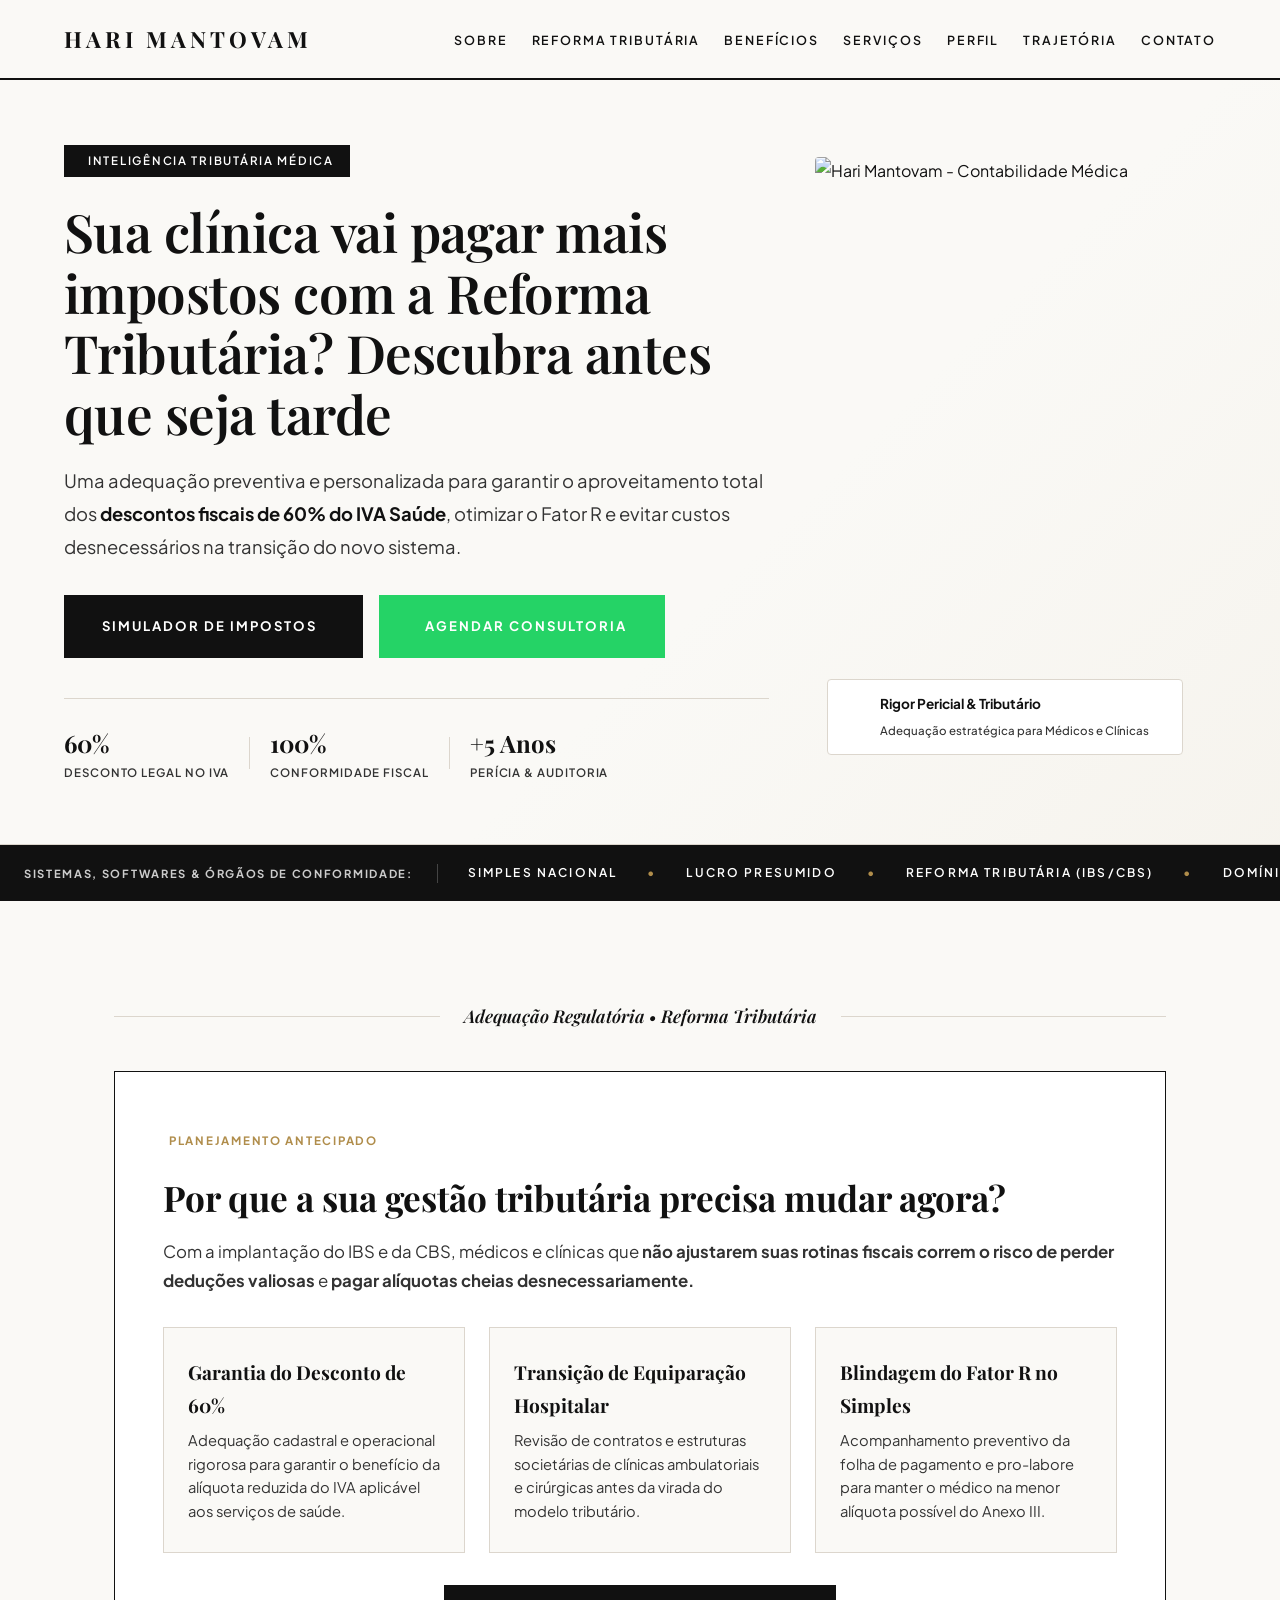
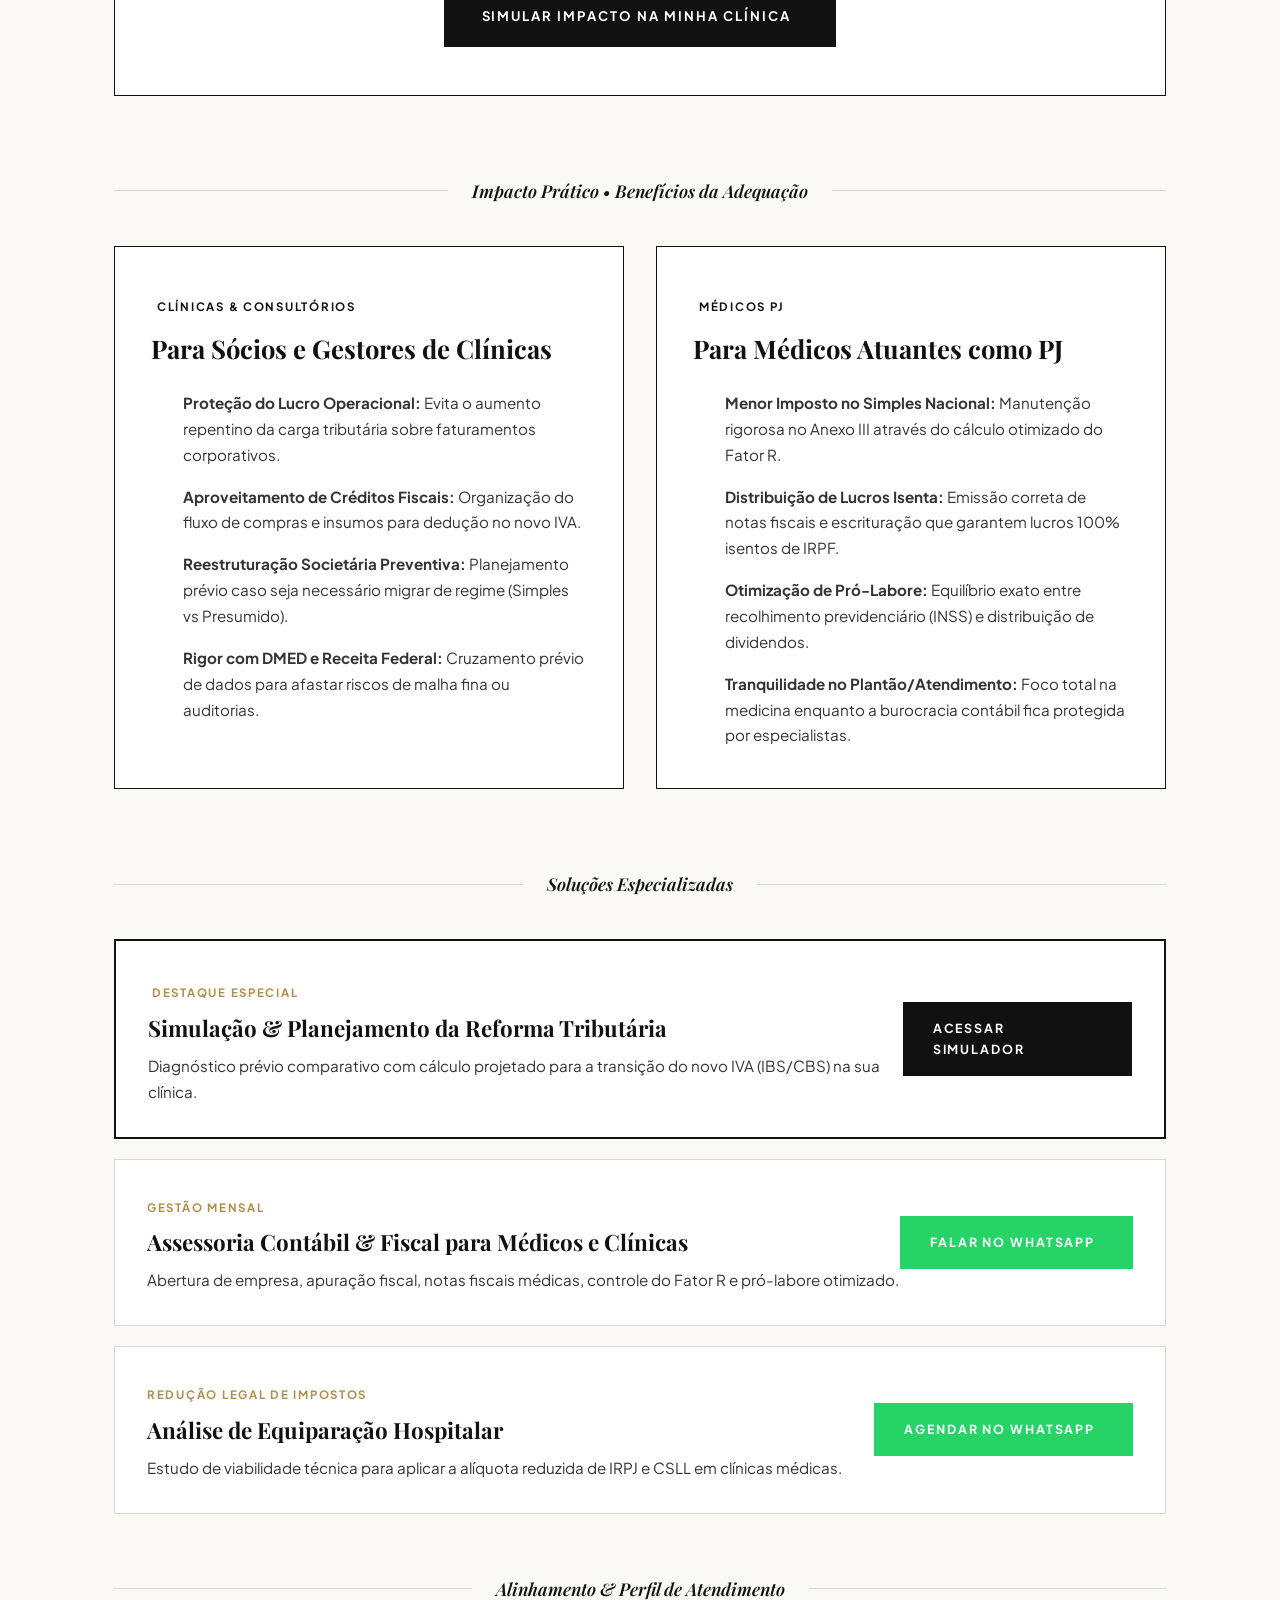
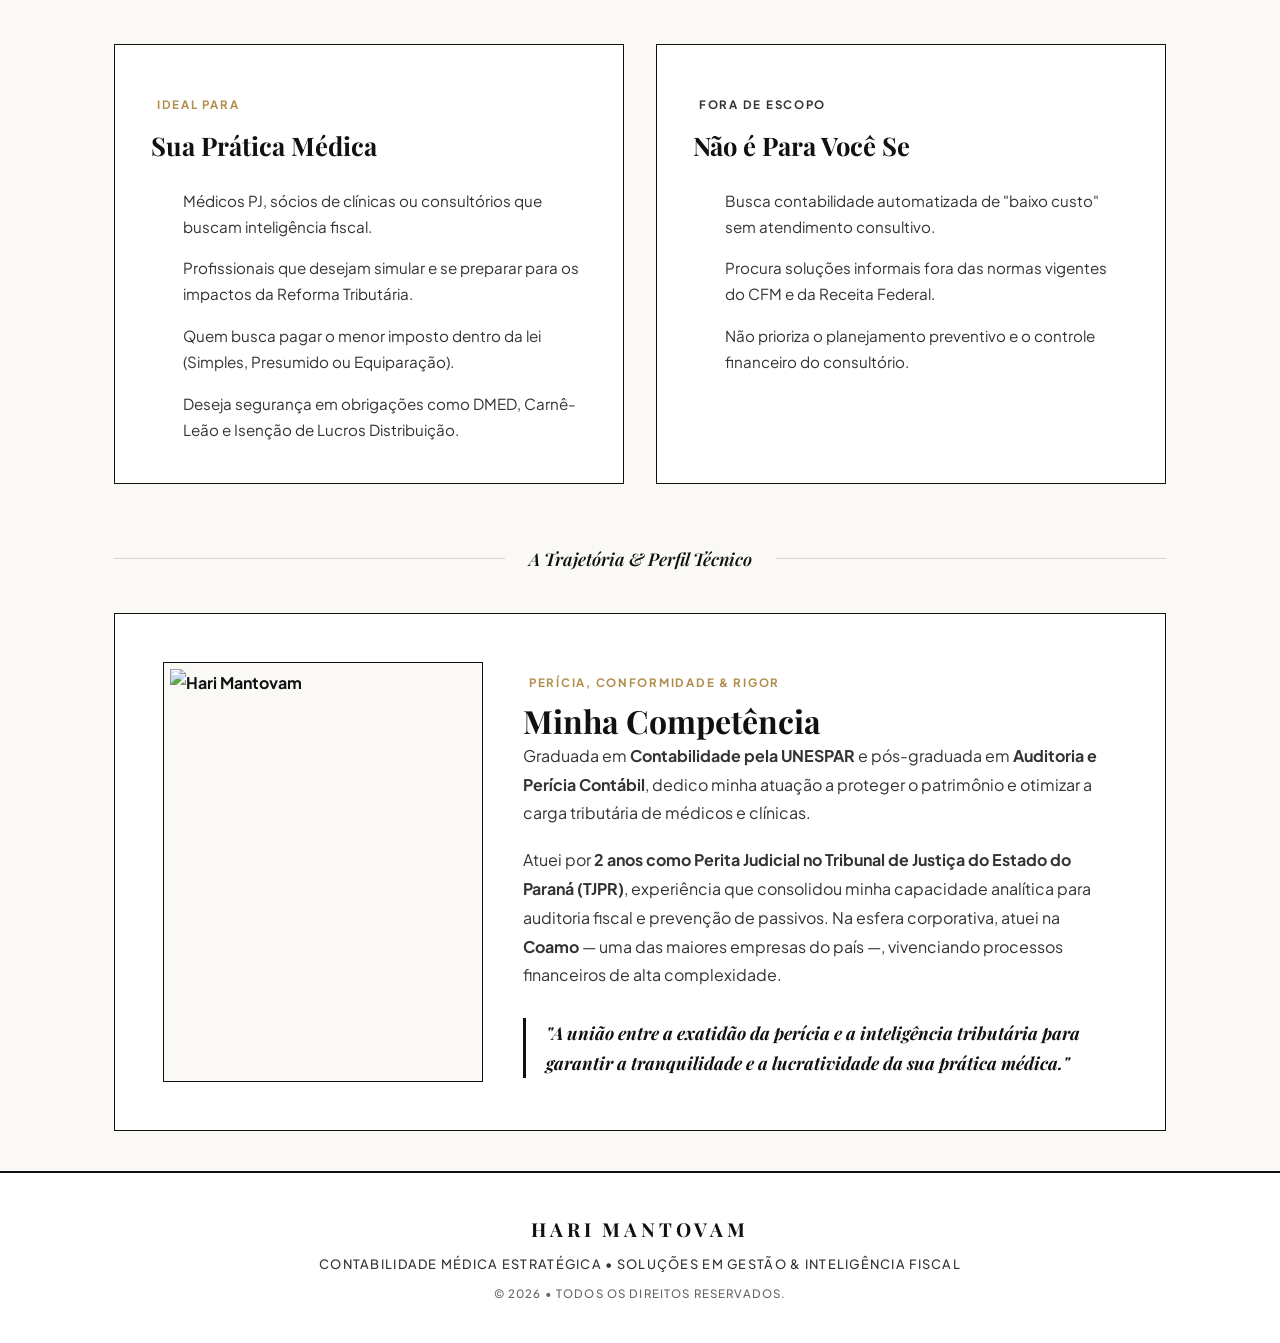
==== commit c135de86: "Add files via upload" ====
--- a/index.html
+++ b/index.html
@@ -3,12 +3,12 @@
 <head>
   <meta charset="UTF-8" />
   <meta name="viewport" content="width=device-width, initial-scale=1.0" />
-  <title>Hari Mantovam | Contabilidade Estratégica & Gestão de Negócios</title>
+  <title>Hari Mantovam | Contabilidade Estratégica para Médicos & Clínicas</title>
   
   <!-- Google Fonts: Playfair Display & Plus Jakarta Sans -->
   <link rel="preconnect" href="https://fonts.googleapis.com">
   <link rel="preconnect" href="https://fonts.gstatic.com" crossorigin>
-  <link href="https://fonts.googleapis.com/css2?family=Playfair+Display:ital,wght@0,400;0,500;0,600;0,700;1,400&family=Plus+Jakarta+Sans:wght@300;400;500;600;700&display=swap" rel="stylesheet">
+  <link href="https://fonts.googleapis.com/css2?family=Playfair+Display:ital,wght@0,500;0,600;0,700;1,400&family=Plus+Jakarta+Sans:wght@300;400;500;600;700&display=swap" rel="stylesheet">
   
   <!-- Ícones do Lucide -->
   <script src="https://unpkg.com/lucide@latest"></script>
@@ -17,324 +17,319 @@
 </head>
 <body>
 
-  <!-- NAVBAR ESTILO EDITORIAL -->
+  <!-- NAVBAR EDITORIAL (REORDENADA) -->
   <nav class="navbar">
     <div class="nav-container">
       <a href="#" class="nav-logo">HARI MANTOVAM</a>
       <ul class="nav-links">
         <li><a href="#sobre">Sobre</a></li>
-        <li><a href="#jornada">Minha Trajetória</a></li>
+        <li><a href="#reforma-tributaria">Reforma Tributária</a></li>
+        <li><a href="#beneficios">Benefícios</a></li>
+        <li><a href="#servicos">Serviços</a></li>
         <li><a href="#para-quem">Perfil</a></li>
-        <li><a href="#pilares">Pilares</a></li>
-        <li><a href="#servicos">Serviços</a></li>
+        <li><a href="#jornada">Trajetória</a></li>
         <li><a href="#contato">Contato</a></li>
       </ul>
     </div>
   </nav>
 
-  <!-- HERO BANNER FULL-WIDTH (ESTILO CLARA DUVAL) -->
+  <!-- HERO BANNER (FOCO NA PROMESSA DA REFORMA TRIBUTÁRIA) -->
   <header class="hero-banner" id="sobre">
     <div class="hero-bg-container">
-      <img src="img/BACK.png" alt="Hari Mantovam" class="hero-bg-img" />
       <div class="hero-overlay"></div>
     </div>
     
-    <div class="hero-banner-content">
-      <span class="badge-tag">
-        <i data-lucide="building-2"></i> Contabilidade • Consultoria Estratégica
-      </span>
-      <h1 class="hero-title">Da planilha bagunçada à decisão certa: contabilidade que dá clareza ao seu negócio.</h1>
-      <p class="hero-subtitle">
-        Soluções em gestão contábil, planejamento financeiro e estruturação estratégica para empresas no <strong>Brasil</strong> — e em breve, consultoria especializada para expansão em <strong>Portugal</strong>.
-      </p>
-      
-      <div class="hero-actions">
-        <a href="#servicos" class="btn btn-primary btn-lg">
-          Conhecer Serviços Contábeis <i data-lucide="arrow-right"></i>
-        </a>
-        <a href="#contato" class="btn btn-outline btn-lg">
-          Falar Conosco <i data-lucide="message-square"></i>
-        </a>
+    <div class="hero-landing-container">
+      <!-- Coluna Esquerda: Mensagem e Conversão -->
+      <div class="hero-banner-content">
+        <span class="badge-tag">
+          <i data-lucide="shield-alert"></i> Inteligência Tributária Médica
+        </span>
+        <h1 class="hero-title">Sua clínica vai pagar mais impostos com a Reforma Tributária? Descubra antes que seja tarde</h1>
+        <p class="hero-subtitle">
+          Uma adequação preventiva e personalizada para garantir o aproveitamento total dos <strong>descontos fiscais de 60% do IVA Saúde</strong>, otimizar o Fator R e evitar custos desnecessários na transição do novo sistema.
+        </p>
         
+        <div class="hero-actions">
+          <a href="simulador.html" target="_blank" class="btn btn-primary btn-lg">
+            Simulador de Impostos <i data-lucide="calculator"></i>
+          </a>
+          <a href="https://wa.me/5544999709549?text=Ol%C3%A1%2C%20Hari!%20Gostaria%20de%20agendar%20uma%20consultoria%20sobre%20a%20Reforma%20Tribut%C3%A1ria." target="_blank" class="btn btn-whatsapp btn-lg">
+            <i data-lucide="message-square"></i> Agendar Consultoria
+          </a>
+        </div>
+
+        <!-- Métricas Rápidas -->
+        <div class="hero-stats">
+          <div class="stat-item">
+            <span class="stat-number">60%</span>
+            <span class="stat-label">Desconto Legal no IVA</span>
+          </div>
+          <div class="stat-divider"></div>
+          <div class="stat-item">
+            <span class="stat-number">100%</span>
+            <span class="stat-label">Conformidade Fiscal</span>
+          </div>
+          <div class="stat-divider"></div>
+          <div class="stat-item">
+            <span class="stat-number">+5 Anos</span>
+            <span class="stat-label">Perícia & Auditoria</span>
+          </div>
+        </div>
+      </div>
+
+      <!-- Coluna Direita: Foto da Profissional (Sem Moldura) -->
+      <div class="hero-media-wrapper">
+        <div class="hero-portrait-card">
+          <img src="img/perfil.jfif" alt="Hari Mantovam - Contabilidade Médica" class="hero-portrait-img" />
+          <div class="hero-badge-floating">
+            <i data-lucide="shield-check"></i>
+            <div>
+              <strong>Rigor Pericial & Tributário</strong>
+              <span>Adequação estratégica para Médicos e Clínicas</span>
+            </div>
+          </div>
+        </div>
       </div>
     </div>
   </header>
 
-  <!-- CARROSSEL DE PROVA SOCIAL / FERRAMENTAS -->
-<section class="logos-carousel-section">
-  <div class="carousel-label">Sistemas, Tecnologias & Conformidade:</div>
-  <div class="logos-track">
-    <!-- Repetimos a lista duas vezes para o efeito infinito e suave no CSS -->
-    <div class="logos-slide">
-      <span>DOMÍNIO SISTEMAS</span>
-      <span class="dot">•</span>
-      <span>CONTA AZUL</span>
-      <span class="dot">•</span>
-      <span>OMIE</span>
-      <span class="dot">•</span>
-      <span>POWER BI</span>
-      <span class="dot">•</span>
-      <span>MOLONI</span>
-      <span class="dot">•</span>
-      <span>RECEITA FEDERAL</span>
-      <span class="dot">•</span>
-      <span>AT PORTUGAL</span>
-      <span class="dot">•</span>
-    </div>
-    <div class="logos-slide">
-      <span>DOMÍNIO SISTEMAS</span>
-      <span class="dot">•</span>
-      <span>CONTA AZUL</span>
-      <span class="dot">•</span>
-      <span>OMIE</span>
-      <span class="dot">•</span>
-      <span>POWER BI</span>
-      <span class="dot">•</span>
-      <span>MOLONI</span>
-      <span class="dot">•</span>
-      <span>RECEITA FEDERAL</span>
-      <span class="dot">•</span>
-      <span>AT PORTUGAL</span>
-      <span class="dot">•</span>
-    </div>
-  </div>
-</section>
+  <!-- CARROSSEL DE FERRAMENTAS -->
+  <section class="logos-carousel-section">
+    <div class="carousel-label">Sistemas, Softwares & Órgãos de Conformidade:</div>
+    <div class="logos-track">
+      <div class="logos-slide">
+        <span>SIMPLES NACIONAL</span>
+        <span class="dot">•</span>
+        <span>LUCRO PRESUMIDO</span>
+        <span class="dot">•</span>
+        <span>REFORMA TRIBUTÁRIA (IBS/CBS)</span>
+        <span class="dot">•</span>
+        <span>DOMÍNIO SISTEMAS</span>
+        <span class="dot">•</span>
+        <span>CONTA AZUL</span>
+        <span class="dot">•</span>
+        <span>RECEITA FEDERAL</span>
+        <span class="dot">•</span>
+        <span>DMED & CARNÊ-LEÃO</span>
+        <span class="dot">•</span>
+      </div>
+      <div class="logos-slide">
+        <span>SIMPLES NACIONAL</span>
+        <span class="dot">•</span>
+        <span>LUCRO PRESUMIDO</span>
+        <span class="dot">•</span>
+        <span>REFORMA TRIBUTÁRIA (IBS/CBS)</span>
+        <span class="dot">•</span>
+        <span>DOMÍNIO SISTEMAS</span>
+        <span class="dot">•</span>
+        <span>CONTA AZUL</span>
+        <span class="dot">•</span>
+        <span>RECEITA FEDERAL</span>
+        <span class="dot">•</span>
+        <span>DMED & CARNÊ-LEÃO</span>
+        <span class="dot">•</span>
+      </div>
+    </div>
+  </section>
 
   <main class="main-content">
 
-    <!-- SEÇÃO STORYTELLING / TRAJETÓRIA -->
-    <!-- SEÇÃO SOBRE A PROFISSIONAL / TRAJETÓRIA -->
-    <section class="storytelling-section" id="jornada">
-      <div class="section-divider">
-        <span>A Trajetória & Qualificação Profissional</span>
+    <!-- 1ª SEÇÃO: REFORMA TRIBUTÁRIA (PROMESSA PRINCIPAL) -->
+    <section class="tax-reform-section" id="reforma-tributaria">
+      <div class="section-divider">
+        <span>Adequação Regulatória • Reforma Tributária</span>
+      </div>
+
+      <div class="tax-reform-card">
+        <div class="tax-reform-header">
+          <span class="storytelling-tag"><i data-lucide="trending-up"></i> Planejamento Antecipado</span>
+          <h2>Por que a sua gestão tributária precisa mudar agora?</h2>
+          <p>Com a implantação do IBS e da CBS, médicos e clínicas que <strong>não ajustarem suas rotinas fiscais correm o risco de perder deduções valiosas</strong> e <strong>pagar alíquotas cheias desnecessariamente.</p>
+        </div>
+
+        <div class="tax-reform-grid">
+          <div class="reform-point">
+            <i data-lucide="percent" class="point-icon"></i>
+            <h3>Garantia do Desconto de 60%</h3>
+            <p>Adequação cadastral e operacional rigorosa para garantir o benefício da alíquota reduzida do IVA aplicável aos serviços de saúde.</p>
+          </div>
+
+          <div class="reform-point">
+            <i data-lucide="building-2" class="point-icon"></i>
+            <h3>Transição de Equiparação Hospitalar</h3>
+            <p>Revisão de contratos e estruturas societárias de clínicas ambulatoriais e cirúrgicas antes da virada do modelo tributário.</p>
+          </div>
+
+          <div class="reform-point">
+            <i data-lucide="pie-chart" class="point-icon"></i>
+            <h3>Blindagem do Fator R no Simples</h3>
+            <p>Acompanhamento preventivo da folha de pagamento e pro-labore para manter o médico na menor alíquota possível do Anexo III.</p>
+          </div>
+        </div>
+
+        <div style="margin-top: 32px; text-align: center;">
+          <a href="simulador.html" target="_blank" class="btn btn-primary btn-lg">
+            Simular Impacto na Minha Clínica <i data-lucide="calculator"></i>
+          </a>
+        </div>
+      </div>
+    </section>
+
+    <!-- 2ª SEÇÃO: BENEFÍCIOS PARA CLÍNICAS E MÉDICOS PJ -->
+    <section class="qualification-section" id="beneficios" style="margin-bottom: 80px;">
+      <div class="section-divider">
+        <span>Impacto Prático • Benefícios da Adequação</span>
+      </div>
+
+      <div class="qualification-grid">
+        <!-- Benefícios para Clínicas -->
+        <div class="qualification-card">
+          <div class="qualification-header">
+            <span class="qualification-badge"><i data-lucide="building"></i> Clínicas & Consultórios</span>
+            <h3>Para Sócios e Gestores de Clínicas</h3>
+          </div>
+          <ul class="qualification-list">
+            <li><i data-lucide="check-circle-2" class="list-icon"></i> <span><strong>Proteção do Lucro Operacional:</strong> Evita o aumento repentino da carga tributária sobre faturamentos corporativos.</span></li>
+            <li><i data-lucide="check-circle-2" class="list-icon"></i> <span><strong>Aproveitamento de Créditos Fiscais:</strong> Organização do fluxo de compras e insumos para dedução no novo IVA.</span></li>
+            <li><i data-lucide="check-circle-2" class="list-icon"></i> <span><strong>Reestruturação Societária Preventiva:</strong> Planejamento prévio caso seja necessário migrar de regime (Simples vs Presumido).</span></li>
+            <li><i data-lucide="check-circle-2" class="list-icon"></i> <span><strong>Rigor com DMED e Receita Federal:</strong> Cruzamento prévio de dados para afastar riscos de malha fina ou auditorias.</span></li>
+          </ul>
+        </div>
+
+        <!-- Benefícios para Médicos PJ -->
+        <div class="qualification-card">
+          <div class="qualification-header">
+            <span class="qualification-badge"><i data-lucide="user-check"></i> Médicos PJ</span>
+            <h3>Para Médicos Atuantes como PJ</h3>
+          </div>
+          <ul class="qualification-list">
+            <li><i data-lucide="check-circle-2" class="list-icon"></i> <span><strong>Menor Imposto no Simples Nacional:</strong> Manutenção rigorosa no Anexo III através do cálculo otimizado do Fator R.</span></li>
+            <li><i data-lucide="check-circle-2" class="list-icon"></i> <span><strong>Distribuição de Lucros Isenta:</strong> Emissão correta de notas fiscais e escrituração que garantem lucros 100% isentos de IRPF.</span></li>
+            <li><i data-lucide="check-circle-2" class="list-icon"></i> <span><strong>Otimização de Pró-Labore:</strong> Equilíbrio exato entre recolhimento previdenciário (INSS) e distribuição de dividendos.</span></li>
+            <li><i data-lucide="check-circle-2" class="list-icon"></i> <span><strong>Tranquilidade no Plantão/Atendimento:</strong> Foco total na medicina enquanto a burocracia contábil fica protegida por especialistas.</span></li>
+          </ul>
+        </div>
+      </div>
+    </section>
+
+    <!-- 3ª SEÇÃO: SERVIÇOS CONTÁBEIS -->
+    <section class="products-section" id="servicos">
+      <div class="section-divider">
+        <span>Soluções Especializadas</span>
+      </div>
+
+      <div class="products-list">
+        <div class="product-item product-highlight">
+          <div class="product-meta">
+            <span class="product-tag"><i data-lucide="star"></i> Destaque Especial</span>
+            <h3 class="product-title">Simulação & Planejamento da Reforma Tributária</h3>
+            <p class="product-desc">Diagnóstico prévio comparativo com cálculo projetado para a transição do novo IVA (IBS/CBS) na sua clínica.</p>
+          </div>
+          <a href="simulador.html" target="_blank" class="btn btn-primary">
+            Acessar Simulador <i data-lucide="calculator"></i>
+          </a>
+        </div>
+
+        <div class="product-item">
+          <div class="product-meta">
+            <span class="product-tag">Gestão Mensal</span>
+            <h3 class="product-title">Assessoria Contábil & Fiscal para Médicos e Clínicas</h3>
+            <p class="product-desc">Abertura de empresa, apuração fiscal, notas fiscais médicas, controle do Fator R e pró-labore otimizado.</p>
+          </div>
+          <a href="https://wa.me/5544999709549?text=Ol%C3%A1%2C%20Hari!%20Gostaria%20de%20falar%20com%20um%20especialista%20sobre%20assessoria%20cont%C3%A1bil." target="_blank" class="btn btn-whatsapp">
+            Falar no WhatsApp <i data-lucide="message-square"></i>
+          </a>
+        </div>
+
+        <div class="product-item">
+          <div class="product-meta">
+            <span class="product-tag">Redução Legal de Impostos</span>
+            <h3 class="product-title">Análise de Equiparação Hospitalar</h3>
+            <p class="product-desc">Estudo de viabilidade técnica para aplicar a alíquota reduzida de IRPJ e CSLL em clínicas médicas.</p>
+          </div>
+          <a href="https://wa.me/5544999709549?text=Ol%C3%A1%2C%20Hari!%20Gostaria%20de%20agendar%20uma%20an%C3%A1lise%20de%20Equipara%C3%A7%C3%A3o%20Hospitalar." target="_blank" class="btn btn-whatsapp">
+            Agendar no WhatsApp <i data-lucide="message-square"></i>
+          </a>
+        </div>
+      </div>
+    </section>
+
+    <!-- 4ª SEÇÃO: PARA QUEM É / NÃO É -->
+    <section class="qualification-section" id="para-quem" style="margin-top: 60px;">
+      <div class="section-divider">
+        <span>Alinhamento & Perfil de Atendimento</span>
+      </div>
+
+      <div class="qualification-grid">
+        <div class="qualification-card is-for">
+          <div class="qualification-header">
+            <span class="qualification-badge"><i data-lucide="check"></i> Ideal Para</span>
+            <h3>Sua Prática Médica</h3>
+          </div>
+          <ul class="qualification-list">
+            <li><i data-lucide="check-circle-2" class="list-icon"></i> <span>Médicos PJ, sócios de clínicas ou consultórios que buscam inteligência fiscal.</span></li>
+            <li><i data-lucide="check-circle-2" class="list-icon"></i> <span>Profissionais que desejam simular e se preparar para os impactos da Reforma Tributária.</span></li>
+            <li><i data-lucide="check-circle-2" class="list-icon"></i> <span>Quem busca pagar o menor imposto dentro da lei (Simples, Presumido ou Equiparação).</span></li>
+            <li><i data-lucide="check-circle-2" class="list-icon"></i> <span>Deseja segurança em obrigações como DMED, Carnê-Leão e Isenção de Lucros Distribuição.</span></li>
+          </ul>
+        </div>
+
+        <div class="qualification-card is-not">
+          <div class="qualification-header">
+            <span class="qualification-badge"><i data-lucide="x"></i> Fora de Escopo</span>
+            <h3>Não é Para Você Se</h3>
+          </div>
+          <ul class="qualification-list">
+            <li><i data-lucide="x-circle" class="list-icon"></i> <span>Busca contabilidade automatizada de "baixo custo" sem atendimento consultivo.</span></li>
+            <li><i data-lucide="x-circle" class="list-icon"></i> <span>Procura soluções informais fora das normas vigentes do CFM e da Receita Federal.</span></li>
+            <li><i data-lucide="x-circle" class="list-icon"></i> <span>Não prioriza o planejamento preventivo e o controle financeiro do consultório.</span></li>
+          </ul>
+        </div>
+      </div>
+    </section>
+
+    <!-- 5ª SEÇÃO: TRAJETÓRIA / PERÍCIA CONTÁBIL (AGORA NO FINAL) -->
+    <section class="storytelling-section" id="jornada" style="margin-top: 60px;">
+      <div class="section-divider">
+        <span>A Trajetória & Perfil Técnico</span>
       </div>
 
       <div class="storytelling-card">
-        
-        <!-- ESPAÇO PARA A PEQUENA IMAGEM DA PROFISSIONAL -->
         <div class="storytelling-image-frame">
-          <img src="img/hm.png" alt="Hari Mantovam - Perfil Profissional" class="storytelling-img" />
-        </div>
-
-        <!-- CONTEÚDO DE TEXTO -->
+          <img src="img/hm2.jpeg" alt="Hari Mantovam" class="storytelling-img" />
+        </div>
+
         <div class="storytelling-content">
           <div class="storytelling-header">
-            <span class="storytelling-tag"><i data-lucide="award"></i> Experiência, Rigor Técnico & Tecnologia</span>
-            <h2 class="storytelling-title">Precisão técnica fundamentada na prática e na inovação</h2>
+            <span class="storytelling-tag"><i data-lucide="award"></i> Perícia, Conformidade & Rigor</span>
+            <h2 class="storytelling-title">Minha Competência</h2>
           </div>
 
           <div class="storytelling-body">
             <p>
-              Com formação acadêmica sólida e vivência prática em cenários de alta complexidade, construí uma carreira pautada pelo rigor analítico, conformidade e inteligência de negócios. Graduada em <strong>Contabilidade pela UNESPAR</strong> e pós-graduada em <strong>Auditoria e Perícia Contábil</strong>, trago em minha bagagem uma visão estratégica refinada para a solução de desafios financeiros e fiscais.
+              Graduada em <strong>Contabilidade pela UNESPAR</strong> e pós-graduada em <strong>Auditoria e Perícia Contábil</strong>, dedico minha atuação a proteger o patrimônio e otimizar a carga tributária de médicos e clínicas.
             </p>
             
             <p>
-              Atuei durante <strong>2 anos como Perita Judicial no Tribunal de Justiça do Estado do Paraná (TJPR)</strong>, experiência que consolidou minha capacidade de análise minuciosa, diagnóstico preciso de dados e conformidade legal estrita. Na esfera corporativa, atuei como <strong>Analista Contábil na Coamo</strong> — uma das maiores multinacionais do agronegócio no Brasil —, vivenciando de perto a rotina de processos em grande escala, compliance tributário e estruturas financeiras robustas.
+              Atuei por <strong>2 anos como Perita Judicial no Tribunal de Justiça do Estado do Paraná (TJPR)</strong>, experiência que consolidou minha capacidade analítica para auditoria fiscal e prevenção de passivos. Na esfera corporativa, atuei na <strong>Coamo</strong> — uma das maiores empresas do país —, vivenciando processos financeiros de alta complexidade.
             </p>
 
-            <p>
-              Com mais de <strong>5 anos de experiência nas áreas contábil e fiscal</strong>, uno o conhecimento tradicional do setor a uma forte facilidade e afinidade com <strong>Tecnologia da Informação (TI)</strong>. Essa combinação permite integrar sistemas modernos, automatizar processos e entregar um atendimento consultivo ágil, seguro e orientado à tomada de decisão para negócios no Brasil e em expansão para Portugal.
-            </p>
-
             <blockquote class="storytelling-quote">
-              "A união entre a precisão da perícia, a maturidade da contabilidade corporativa e a agilidade da tecnologia a serviço do crescimento sustentável do seu negócio."
+              "A união entre a exatidão da perícia e a inteligência tributária para garantir a tranquilidade e a lucratividade da sua prática médica."
             </blockquote>
           </div>
         </div>
-
-      </div>
-    </section>
-
-        
-    </section>
-
-    <!-- SEÇÃO PARA QUEM É / PARA QUEM NÃO É -->
-    <section class="qualification-section" id="para-quem">
-      <div class="section-divider">
-        <span>Alinhamento & Perfil de Atendimento</span>
-      </div>
-
-      <div class="qualification-grid">
-        <!-- PARA QUEM É -->
-        <div class="qualification-card is-for">
-          <div class="qualification-header">
-            <span class="qualification-badge"><i data-lucide="check"></i> Ideal Para Seu Negócio</span>
-            <h3>É para você se:</h3>
-          </div>
-          <ul class="qualification-list">
-            <li>
-              <i data-lucide="check-circle-2" class="list-icon"></i>
-              <span>Busca uma parceria contábil estratégica e próxima, indo além da simples emissão de guias de impostos.</span>
-            </li>
-            <li>
-              <i data-lucide="check-circle-2" class="list-icon"></i>
-              <span>Deseja clareza total sobre a saúde financeira e lucratividade real da sua empresa.</span>
-            </li>
-            <li>
-              <i data-lucide="check-circle-2" class="list-icon"></i>
-              <span>Quer organizar processos, otimizar a carga tributária dentro da lei e evitar passivos futuros.</span>
-            </li>
-            <li>
-              <i data-lucide="check-circle-2" class="list-icon"></i>
-              <span>Planeja expandir sua atuação ou estruturar operações entre o mercado brasileiro e o europeu (Portugal).</span>
-            </li>
-          </ul>
-        </div>
-
-        <!-- PARA QUEM NÃO É -->
-        <div class="qualification-card is-not">
-          <div class="qualification-header">
-            <span class="qualification-badge"><i data-lucide="x"></i> Fora de Escopo</span>
-            <h3>Não é para você se:</h3>
-          </div>
-          <ul class="qualification-list">
-            <li>
-              <i data-lucide="x-circle" class="list-icon"></i>
-              <span>Procura apenas um serviço contábil genérico de "baixo custo" sem atendimento consultivo individualizado.</span>
-            </li>
-            <li>
-              <i data-lucide="x-circle" class="list-icon"></i>
-              <span>Não está disposto a manter a organização dos documentos e o alinhamento de informações financeiras.</span>
-            </li>
-            <li>
-              <i data-lucide="x-circle" class="list-icon"></i>
-              <span>Busca atalhos ou práticas fora das normas legais e tributárias vigentes.</span>
-            </li>
-            <li>
-              <i data-lucide="x-circle" class="list-icon"></i>
-              <span>Prefere uma gestão informal e sem acompanhamento constante de resultados.</span>
-            </li>
-          </ul>
-        </div>
-      </div>
-    </section>
-
-    <!-- PILARES DA GESTÃO CONTÁBIL -->
-    <section class="editorial-grid-section" id="pilares">
-      <div class="section-divider">
-        <span>Pilares da Gestão Contábil & Estratégica</span>
-      </div>
-
-      <div class="editorial-grid">
-
-        <!-- 01 Planejamento Tributário -->
-        <article class="editorial-card">
-          <div class="card-image-frame">
-            <div class="image-placeholder">
-              <i data-lucide="calculator" class="placeholder-icon"></i>
-              <span>Eficiência</span>
-            </div>
-          </div>
-          <div class="card-content">
-            <span class="card-number">01</span>
-            <h3 class="card-title">Gestão Tributária</h3>
-            <p class="card-desc">Análise minuciosa para escolha do melhor regime fiscal, minimizando custos de forma legal e inteligente.</p>
-          </div>
-        </article>
-
-        <!-- 02 Organização Financeira -->
-        <article class="editorial-card">
-          <div class="card-image-frame">
-            <div class="image-placeholder">
-              <i data-lucide="trending-up" class="placeholder-icon"></i>
-              <span>Controle</span>
-            </div>
-          </div>
-          <div class="card-content">
-            <span class="card-number">02</span>
-            <h3 class="card-title">Fluxo & Finanças</h3>
-            <p class="card-desc">Sistemas práticos de acompanhamento financeiro, relatórios claros e previsibilidade de caixa para sua empresa.</p>
-          </div>
-        </article>
-
-        <!-- 03 Conformidade & Processos -->
-        <article class="editorial-card">
-          <div class="card-image-frame">
-            <div class="image-placeholder">
-              <i data-lucide="file-check" class="placeholder-icon"></i>
-              <span>Segurança</span>
-            </div>
-          </div>
-          <div class="card-content">
-            <span class="card-number">03</span>
-            <h3 class="card-title">Conformidade Legal</h3>
-            <p class="card-desc">Cumprimento rigoroso das obrigações acessórias e proteção patrimonial com total transparência.</p>
-          </div>
-        </article>
-
-        <!-- 04 Expansão Internacional -->
-        <article class="editorial-card">
-          <div class="card-image-frame">
-            <div class="image-placeholder">
-              <i data-lucide="globe-2" class="placeholder-icon"></i>
-              <span>Em Breve</span>
-            </div>
-          </div>
-          <div class="card-content">
-            <span class="card-number">04</span>
-            <h3 class="card-title">Conexão BR / PT</h3>
-            <p class="card-desc">Orientação e suporte contábil estratégico para empreendedores em transição e negócios no eixo Brasil-Portugal.</p>
-          </div>
-        </article>
-
-      </div>
-    </section>
-
-    <!-- SERVIÇOS CONTÁBEIS -->
-    <section class="products-section" id="servicos">
-      <div class="section-divider">
-        <span>Soluções & Serviços Contábeis</span>
-      </div>
-
-      <div class="products-list">
-
-        <!-- Assessoria Contábil BR -->
-        <div class="product-item product-highlight">
-          <div class="product-meta">
-            <span class="product-tag"><i data-lucide="check-circle-2"></i> Atendimento Brasil</span>
-            <h3 class="product-title">Assessoria Contábil & Fiscal Contínua</h3>
-            <p class="product-desc">Gestão completa para micro e pequenas empresas no Brasil: apuração de impostos, balancetes e suporte consultivo.</p>
-          </div>
-          <a href="#contato" class="btn btn-primary">
-            Solicitar Proposta <i data-lucide="arrow-right"></i>
-          </a>
-        </div>
-
-        <!-- Consultoria Financeira -->
-        <div class="product-item">
-          <div class="product-meta">
-            <span class="product-tag">Consultoria Pessoal & Empresarial</span>
-            <h3 class="product-title">Diagnóstico & Reestruturação Financeira</h3>
-            <p class="product-desc">Análise profunda da saúde financeira da sua empresa com plano de ação prático para redução de custos e ganho de margem.</p>
-          </div>
-          <a href="#contato" class="btn btn-outline">
-            Agendar Reunião <i data-lucide="arrow-up-right"></i>
-          </a>
-        </div>
-
-        <!-- Mentoria Internacional / PT -->
-        <div class="product-item">
-          <div class="product-meta">
-            <span class="product-tag">Lançamento em Breve</span>
-            <h3 class="product-title">Consultoria para Expansão Brasil — Portugal</h3>
-            <p class="product-desc">Planejamento e estruturação contábil/financeira direcionada a profissionais e empresas na Europa.</p>
-          </div>
-          <a href="#contato" class="btn btn-outline">
-            Entrar na Lista VIP <i data-lucide="mail"></i>
-          </a>
-        </div>
-
       </div>
     </section>
 
   </main>
 
-  <!-- RODAPÉ -->
   <footer class="footer" id="contato">
     <div class="footer-container">
       <span class="footer-brand">HARI MANTOVAM</span>
-      <p>Contabilidade Estratégica • Brasil & Portugal</p>
-      <p style="margin-top: 8px; font-size: 0.72rem; color: #888;">© <span id="year"></span> • Todos os direitos reservados.</p>
+      <p>Contabilidade Médica Estratégica • Soluções em Gestão & Inteligência Fiscal</p>
+      <p style="margin-top: 8px; font-size: 0.72rem; color: #666;">© <span id="year"></span> • Todos os direitos reservados.</p>
     </div>
   </footer>
 
--- a/style.css
+++ b/style.css
@@ -1,13 +1,13 @@
-/* ESTILO EDITORIAL / HIGH-END LUXURY */
+/* ESTILO EDITORIAL HIGH-END & AUTORIDADE CONTÁBIL (INSPIRAÇÃO CHANEL) */
 :root {
-  --bg-main: #f9f6f0;           /* Beige alabastro suave */
+  --bg-main: #faf9f6;           /* Alabastro/Off-white ultralimpo */
   --bg-card: #ffffff;           /* Branco puro */
-  --bg-accent: #f1ebd9;         /* Nude pastel refinado */
-  --text-main: #111111;         /* Preto puro clássico */
-  --text-muted: #68635c;        /* Cinza editorial */
-  --border-light: #e6dfd1;      /* Borda champanhe delicada */
-  --border-dark: #111111;       /* Borda preta sólida */
-  --gold-accent: #c49a45;       /* Ouro champagne sutil */
+  --bg-accent: #f2eee5;         /* Bege nude editorial muito suave */
+  --text-main: #111111;         /* Preto absoluto de alta legibilidade */
+  --text-muted: #333333;        /* Cinza escuro profundo para leitura nítida */
+  --border-light: #dcd6cd;      /* Linhas finas de alfaiataria/editorial */
+  --border-dark: #111111;       /* Bordas pretas sólidas estilo Chanel */
+  --gold-accent: #b08d4b;       /* Ouro champagne sóbrio/financeiro */
   
   --font-serif: 'Playfair Display', Georgia, serif;
   --font-sans: 'Plus Jakarta Sans', -apple-system, sans-serif;
@@ -25,13 +25,14 @@
   font-family: var(--font-sans);
   line-height: 1.7;
   min-height: 100vh;
-}
-
-/* NAVBAR */
+  -webkit-font-smoothing: antialiased;
+}
+
+/* NAVBAR EDITORIAL MONOCROMÁTICA */
 .navbar {
   width: 100%;
-  border-bottom: 1px solid var(--border-light);
-  background-color: rgba(249, 246, 240, 0.92);
+  border-bottom: 2px solid var(--text-main);
+  background-color: rgba(250, 249, 246, 0.96);
   position: sticky;
   top: 0;
   z-index: 100;
@@ -41,7 +42,7 @@
 .nav-container {
   max-width: 1200px;
   margin: 0 auto;
-  padding: 22px 24px;
+  padding: 20px 24px;
   display: flex;
   justify-content: space-between;
   align-items: center;
@@ -49,9 +50,9 @@
 
 .nav-logo {
   font-family: var(--font-serif);
-  font-size: 1.35rem;
-  font-weight: 700;
-  letter-spacing: 0.12em;
+  font-size: 1.4rem;
+  font-weight: 700;
+  letter-spacing: 0.18em;
   color: var(--text-main);
   text-decoration: none;
   text-transform: uppercase;
@@ -59,17 +60,17 @@
 
 .nav-links {
   display: flex;
-  gap: 32px;
+  gap: 24px;
   list-style: none;
 }
 
 .nav-links a {
   text-decoration: none;
   color: var(--text-main);
-  font-size: 0.8rem;
+  font-size: 0.78rem;
   text-transform: uppercase;
   letter-spacing: 0.15em;
-  font-weight: 500;
+  font-weight: 600;
   transition: color 0.2s ease;
 }
 
@@ -77,16 +78,15 @@
   color: var(--gold-accent);
 }
 
-/* HERO BANNER FULL-WIDTH (ESTILO CLARA DUVAL) */
+/* HERO BANNER LANDING PAGE (ESTILO EDITORIAL CONTÁBIL) */
 .hero-banner {
   position: relative;
   width: 100%;
-  min-height: 80vh;
-  display: flex;
-  align-items: center;
-  justify-content: center;
-  overflow: hidden;
+  min-height: 85vh;
+  display: flex;
+  align-items: center;
   border-bottom: 1px solid var(--border-light);
+  padding: 60px 0;
 }
 
 .hero-bg-container {
@@ -98,61 +98,52 @@
   z-index: 1;
 }
 
-
-.hero-bg-img {
-  width: 100%;
-  height: 100%;
-  object-fit: cover;
-  object-position: center 30%;
-  filter: grayscale(50%);
-}
-
 .hero-overlay {
   position: absolute;
   top: 0;
   left: 0;
   width: 100%;
   height: 100%;
-  background: linear-gradient(
-    180deg, 
-    rgba(249, 246, 240, 0.75) 0%, 
-    rgba(249, 246, 240, 0.85) 50%, 
-    rgba(249, 246, 240, 0.95) 100%
-  );
-}
-
-.hero-banner-content {
+  background: linear-gradient(135deg, rgba(250,249,246,1) 60%, rgba(242,238,229,0.5) 100%);
+}
+
+.hero-landing-container {
   position: relative;
   z-index: 2;
-  max-width: 850px;
-  padding: 80px 24px;
-  text-align: center;
+  max-width: 1200px;
+  width: 100%;
   margin: 0 auto;
+  padding: 0 24px;
+  display: grid;
+  grid-template-columns: 1.25fr 0.75fr;
+  gap: 24px; /* Reduzido de 48px para 24px aproximando a imagem do texto */
+  align-items: center;
+}
+
+.hero-banner-content {
+  text-align: left;
 }
 
 .badge-tag {
   display: inline-flex;
   align-items: center;
   gap: 8px;
-  background-color: rgba(255, 255, 255, 0.85);
-  color: var(--text-main);
-  border: 1px solid var(--border-light);
-  padding: 6px 18px;
-  border-radius: 30px;
+  background-color: var(--text-main);
+  color: #ffffff;
+  padding: 6px 16px;
   font-size: 0.72rem;
   text-transform: uppercase;
   letter-spacing: 0.15em;
   font-weight: 600;
   margin-bottom: 24px;
-  box-shadow: 0 4px 15px rgba(0,0,0,0.03);
 }
 
 .hero-title {
   font-family: var(--font-serif);
-  font-size: 3.4rem;
-  font-weight: 500;
-  line-height: 1.18;
-  letter-spacing: -0.02em;
+  font-size: 3.3rem;
+  font-weight: 600;
+  line-height: 1.15;
+  letter-spacing: -0.01em;
   color: var(--text-main);
   margin-bottom: 20px;
 }
@@ -161,71 +152,260 @@
   color: var(--text-muted);
   font-size: 1.15rem;
   line-height: 1.8;
-  margin-bottom: 36px;
-  font-weight: 300;
-  max-width: 720px;
-  margin-left: auto;
-  margin-right: auto;
+  margin-bottom: 32px;
+  font-weight: 400;
 }
 
 .hero-subtitle strong {
   color: var(--text-main);
+  font-weight: 700;
+}
+
+.hero-actions {
+  display: flex;
+  gap: 16px;
+  justify-content: flex-start;
+  flex-wrap: wrap;
+  margin-bottom: 40px;
+}
+
+/* MÉTRICAS CONTÁBEIS NO HERO */
+.hero-stats {
+  display: flex;
+  align-items: center;
+  gap: 20px;
+  padding-top: 24px;
+  border-top: 1px solid var(--border-light);
+}
+
+.stat-item {
+  display: flex;
+  flex-direction: column;
+}
+
+.stat-number {
+  font-family: var(--font-serif);
+  font-size: 1.5rem;
+  font-weight: 700;
+  color: var(--text-main);
+}
+
+.stat-label {
+  font-size: 0.72rem;
+  text-transform: uppercase;
+  letter-spacing: 0.08em;
+  color: var(--text-muted);
   font-weight: 600;
 }
 
-.hero-actions {
-  display: flex;
-  gap: 16px;
+.stat-divider {
+  width: 1px;
+  height: 32px;
+  background-color: var(--border-light);
+}
+
+/* FOTO DO HERO - SEM BORDAS E MOLDURA */
+.hero-media-wrapper {
+  display: flex;
   justify-content: center;
-  flex-wrap: wrap;
-}
-
-/* LAYOUT PRINCIPAL */
+}
+
+.hero-portrait-card {
+  position: relative;
+  width: 100%;
+  max-width: 380px;
+  height: 610px;
+  border: none;         /* Sem bordas pretas */
+  padding: 0;           /* Sem espaço interno */
+  background-color: transparent;
+  box-shadow: none;     /* Sem sombra */
+}
+
+.hero-portrait-img {
+  width: 100%;
+  height: 100%;
+  object-fit: cover;
+  object-position: center top;
+  display: block;
+  border-radius: 4px;
+}
+
+.hero-badge-floating {
+  position: absolute;
+  bottom: 12px;
+  left: 12px;
+  right: 12px;
+  background: rgba(255, 255, 255, 0.95);
+  border: 1px solid var(--border-light);
+  padding: 12px 16px;
+  display: flex;
+  align-items: center;
+  gap: 12px;
+  backdrop-filter: blur(4px);
+  border-radius: 4px;
+}
+
+.hero-badge-floating i {
+  color: var(--gold-accent);
+  width: 24px;
+  height: 24px;
+}
+
+.hero-badge-floating strong {
+  display: block;
+  font-size: 0.85rem;
+  color: var(--text-main);
+}
+
+.hero-badge-floating span {
+  font-size: 0.72rem;
+  color: var(--text-muted);
+  font-weight: 500;
+}
+
+/* CARROSSEL DE FERRAMENTAS/CONFORMIDADE */
+.logos-carousel-section {
+  width: 100%;
+  background-color: var(--text-main);
+  color: #ffffff;
+  padding: 18px 0;
+  overflow: hidden;
+  display: flex;
+  align-items: center;
+}
+
+.carousel-label {
+  font-size: 0.7rem;
+  text-transform: uppercase;
+  letter-spacing: 0.15em;
+  font-weight: 700;
+  color: #cccccc;
+  white-space: nowrap;
+  padding: 0 24px;
+  border-right: 1px solid #444;
+  z-index: 2;
+  background-color: var(--text-main);
+}
+
+.logos-track {
+  display: flex;
+  width: max-content;
+}
+
+.logos-slide {
+  display: flex;
+  align-items: center;
+  gap: 30px;
+  padding-left: 30px;
+  animation: scrollLogos 25s linear infinite;
+}
+
+.logos-slide span {
+  font-size: 0.75rem;
+  text-transform: uppercase;
+  letter-spacing: 0.18em;
+  font-weight: 600;
+  color: #ffffff;
+  white-space: nowrap;
+}
+
+.logos-slide .dot {
+  color: var(--gold-accent);
+}
+
+@keyframes scrollLogos {
+  0% { transform: translateX(0); }
+  100% { transform: translateX(-100%); }
+}
+
+/* SEÇÃO REFORMA TRIBUTÁRIA */
+.tax-reform-section {
+  margin-bottom: 80px;
+}
+
+.tax-reform-card {
+  background-color: var(--bg-card);
+  border: 1px solid var(--border-dark);
+  padding: 48px;
+}
+
+.tax-reform-header h2 {
+  font-family: var(--font-serif);
+  font-size: 2.2rem;
+  color: var(--text-main);
+  margin: 10px 0;
+}
+
+.tax-reform-header p {
+  color: var(--text-muted);
+  font-size: 1.05rem;
+  font-weight: 400;
+}
+
+.tax-reform-grid {
+  display: grid;
+  grid-template-columns: repeat(3, 1fr);
+  gap: 24px;
+  margin-top: 32px;
+}
+
+.reform-point {
+  background-color: var(--bg-main);
+  border: 1px solid var(--border-light);
+  padding: 28px 24px;
+}
+
+.point-icon {
+  width: 32px;
+  height: 32px;
+  color: var(--gold-accent);
+  margin-bottom: 12px;
+}
+
+.reform-point h3 {
+  font-family: var(--font-serif);
+  font-size: 1.2rem;
+  color: var(--text-main);
+  margin-bottom: 8px;
+}
+
+.reform-point p {
+  font-size: 0.92rem;
+  color: var(--text-muted);
+  font-weight: 400;
+  line-height: 1.6;
+}
+
+/* MAIN & STORYTELLING */
 .main-content {
   max-width: 1100px;
   margin: 0 auto;
-  padding: 60px 24px;
-}
-
-/* STORYTELLING / TRAJETÓRIA */
-/* STORYTELLING / TRAJETÓRIA COM ESPAÇO PARA FOTO */
-.storytelling-section {
-  margin-bottom: 80px;
+  padding: 40px 24px;
 }
 
 .storytelling-card {
   background-color: var(--bg-card);
-  border: 1px solid var(--border-light);
+  border: 1px solid var(--border-dark);
   padding: 48px;
   display: grid;
-  grid-template-columns: 320px 1fr; /* Coluna fixa para foto + coluna flexível para texto */
+  grid-template-columns: 320px 1fr;
   gap: 40px;
   align-items: start;
-  box-shadow: 0 8px 30px rgba(0, 0, 0, 0.02);
-}
-
-/* Moldura e Estilo da Foto */
+}
+
 .storytelling-image-frame {
   width: 100%;
   height: 420px;
-  border: 1px solid var(--border-light);
-  padding: 8px;
+  border: 1px solid var(--border-dark);
+  padding: 6px;
   background-color: var(--bg-main);
-  position: sticky;
-  top: 100px; /* A foto acompanha suavemente a rolagem se o texto for longo */
 }
 
 .storytelling-img {
   width: 100%;
   height: 100%;
   object-fit: cover;
-  object-position: center;
   display: block;
-}
-
-/* Ajustes de Texto */
-.storytelling-header {
-  margin-bottom: 24px;
 }
 
 .storytelling-tag {
@@ -233,7 +413,7 @@
   text-transform: uppercase;
   letter-spacing: 0.15em;
   color: var(--gold-accent);
-  font-weight: 600;
+  font-weight: 700;
   display: inline-flex;
   align-items: center;
   gap: 6px;
@@ -242,83 +422,30 @@
 
 .storytelling-title {
   font-family: var(--font-serif);
-  font-size: 1.85rem;
-  font-weight: 500;
+  font-size: 2rem;
   color: var(--text-main);
   line-height: 1.3;
 }
 
 .storytelling-body p {
   color: var(--text-muted);
-  font-size: 0.98rem;
-  font-weight: 300;
+  font-size: 1rem;
+  font-weight: 400;
   line-height: 1.8;
   margin-bottom: 18px;
 }
 
 .storytelling-quote {
-  border-left: 2px solid var(--gold-accent);
+  border-left: 3px solid var(--text-main);
   padding-left: 20px;
   margin-top: 28px;
   font-family: var(--font-serif);
   font-style: italic;
-  font-size: 1.05rem;
-  color: var(--text-main);
-  line-height: 1.6;
-}
-
-/* Ajuste Responsivo para Celular e Tablet */
-@media (max-width: 900px) {
-  .storytelling-card {
-    grid-template-columns: 1fr; /* Vira 1 coluna no celular */
-    padding: 32px 24px;
-    gap: 32px;
-  }
-
-  .storytelling-image-frame {
-    height: 380px;
-    max-width: 320px;
-    margin: 0 auto; /* Centraliza a foto no mobile */
-    position: static;
-  }
-}
-.storytelling-title {
-  font-family: var(--font-serif);
-  font-size: 2rem;
-  font-weight: 500;
-  color: var(--text-main);
-  line-height: 1.3;
-}
-
-.storytelling-body p {
-  color: var(--text-muted);
-  font-size: 1.02rem;
-  font-weight: 300;
-  line-height: 1.85;
-  margin-bottom: 20px;
-}
-
-.storytelling-body p em {
-  font-family: var(--font-serif);
-  color: var(--text-main);
-}
-
-.storytelling-quote {
-  border-left: 2px solid var(--gold-accent);
-  padding-left: 24px;
-  margin-top: 32px;
-  font-family: var(--font-serif);
-  font-style: italic;
-  font-size: 1.15rem;
-  color: var(--text-main);
-  line-height: 1.7;
-}
-
-/* QUALIFICATION SECTION (PARA QUEM É / NÃO É) */
-.qualification-section {
-  margin-bottom: 80px;
-}
-
+  font-size: 1.1rem;
+  color: var(--text-main);
+}
+
+/* QUALIFICAÇÃO / DADOS */
 .qualification-grid {
   display: grid;
   grid-template-columns: 1fr 1fr;
@@ -327,46 +454,27 @@
 
 .qualification-card {
   background-color: var(--bg-card);
-  border: 1px solid var(--border-light);
+  border: 1px solid var(--border-dark);
   padding: 40px 36px;
-  box-shadow: 0 4px 20px rgba(0,0,0,0.015);
-}
-
-.qualification-card.is-for {
-  border-top: 3px solid var(--gold-accent);
-}
-
-.qualification-card.is-not {
-  border-top: 3px solid #b0a89d;
-}
-
-.qualification-header {
-  margin-bottom: 28px;
 }
 
 .qualification-badge {
-  font-size: 0.7rem;
+  font-size: 0.72rem;
   text-transform: uppercase;
   letter-spacing: 0.15em;
-  font-weight: 600;
+  font-weight: 700;
+  margin-bottom: 10px;
   display: inline-flex;
   align-items: center;
   gap: 6px;
-  margin-bottom: 10px;
-}
-
-.is-for .qualification-badge {
-  color: var(--gold-accent);
-}
-
-.is-not .qualification-badge {
-  color: var(--text-muted);
-}
+}
+
+.is-for .qualification-badge { color: var(--gold-accent); }
+.is-not .qualification-badge { color: var(--text-muted); }
 
 .qualification-header h3 {
   font-family: var(--font-serif);
   font-size: 1.6rem;
-  font-weight: 600;
   color: var(--text-main);
 }
 
@@ -374,7 +482,8 @@
   list-style: none;
   display: flex;
   flex-direction: column;
-  gap: 18px;
+  gap: 16px;
+  margin-top: 20px;
 }
 
 .qualification-list li {
@@ -383,8 +492,7 @@
   gap: 12px;
   font-size: 0.95rem;
   color: var(--text-muted);
-  font-weight: 300;
-  line-height: 1.6;
+  font-weight: 400;
 }
 
 .qualification-list .list-icon {
@@ -394,20 +502,121 @@
   margin-top: 2px;
 }
 
-.is-for .list-icon {
+.is-for .list-icon { color: var(--text-main); }
+.is-not .list-icon { color: #888888; }
+
+/* SERVIÇOS */
+.products-list {
+  display: flex;
+  flex-direction: column;
+  gap: 20px;
+}
+
+.product-item {
+  background-color: var(--bg-card);
+  border: 1px solid var(--border-light);
+  padding: 32px;
+  display: flex;
+  justify-content: space-between;
+  align-items: center;
+  transition: border-color 0.2s ease;
+}
+
+.product-item:hover {
+  border-color: var(--border-dark);
+}
+
+.product-highlight {
+  border: 2px solid var(--border-dark);
+}
+
+.product-tag {
+  font-size: 0.72rem;
+  text-transform: uppercase;
+  letter-spacing: 0.15em;
   color: var(--gold-accent);
-}
-
-.is-not .list-icon {
-  color: #a89f91;
-}
-
-/* DIVISÓRIA */
+  font-weight: 700;
+  margin-bottom: 6px;
+  display: inline-flex;
+  align-items: center;
+  gap: 4px;
+}
+
+.product-title {
+  font-family: var(--font-serif);
+  font-size: 1.4rem;
+  color: var(--text-main);
+  margin-bottom: 6px;
+}
+
+.product-desc {
+  color: var(--text-muted);
+  font-size: 0.95rem;
+  font-weight: 400;
+}
+
+/* BOTÕES */
+.btn {
+  display: inline-flex;
+  align-items: center;
+  gap: 8px;
+  padding: 14px 28px;
+  font-size: 0.78rem;
+  font-weight: 700;
+  text-transform: uppercase;
+  letter-spacing: 0.15em;
+  text-decoration: none;
+  cursor: pointer;
+  transition: all 0.2s ease;
+  border-radius: 0;
+}
+
+.btn-lg {
+  padding: 18px 36px;
+  font-size: 0.82rem;
+}
+
+.btn-primary {
+  background-color: var(--text-main);
+  color: #ffffff;
+  border: 2px solid var(--text-main);
+}
+
+.btn-primary:hover {
+  background-color: #333333;
+  border-color: #333333;
+}
+
+.btn-outline {
+  background-color: transparent;
+  color: var(--text-main);
+  border: 2px solid var(--text-main);
+}
+
+.btn-outline:hover {
+  background-color: var(--text-main);
+  color: #ffffff;
+}
+
+/* BOTÃO ESTILIZADO PARA O WHATSAPP */
+.btn-whatsapp {
+  background-color: #25D366;
+  border: 2px solid #25D366;
+  color: #ffffff;
+}
+
+.btn-whatsapp:hover {
+  background-color: #1eb857;
+  border-color: #1eb857;
+  color: #ffffff;
+}
+
+/* DIVISÓRIA EDITORIAL */
 .section-divider {
   display: flex;
   align-items: center;
   text-align: center;
-  margin: 60px 0 48px;
+  margin: 60px 0 40px;
 }
 
 .section-divider::before,
@@ -421,322 +630,57 @@
   padding: 0 24px;
   font-family: var(--font-serif);
   font-style: italic;
-  font-size: 1.05rem;
-  color: var(--text-muted);
-}
-
-/* GALERIA EDITORIAL DE PILARES */
-.editorial-grid {
-  display: grid;
-  grid-template-columns: repeat(4, 1fr);
-  gap: 20px;
-  margin-bottom: 70px;
-}
-
-.editorial-card {
-  background-color: var(--bg-card);
-  border: 1px solid var(--border-light);
-  padding: 16px;
-  display: flex;
-  flex-direction: column;
-  transition: transform 0.3s ease, border-color 0.3s ease;
-}
-
-.editorial-card:hover {
-  transform: translateY(-4px);
-  border-color: var(--border-dark);
-}
-
-.card-image-frame {
-  width: 100%;
-  height: 200px;
-  margin-bottom: 16px;
-}
-
-.image-placeholder {
-  width: 100%;
-  height: 100%;
-  background-color: var(--bg-accent);
-  border: 1px dashed var(--border-light);
-  display: flex;
-  flex-direction: column;
-  align-items: center;
-  justify-content: center;
-  color: var(--text-muted);
-  gap: 10px;
-}
-
-.placeholder-icon {
-  width: 32px;
-  height: 32px;
-  stroke-width: 1.5;
-}
-
-.image-placeholder span {
-  font-size: 0.8rem;
-  text-transform: uppercase;
-  letter-spacing: 0.12em;
-  font-weight: 500;
-}
-
-.card-content {
-  display: flex;
-  flex-direction: column;
-}
-
-.card-number {
-  font-family: var(--font-serif);
-  font-size: 0.9rem;
-  color: var(--gold-accent);
-  font-style: italic;
-  margin-bottom: 4px;
-}
-
-.card-title {
-  font-family: var(--font-serif);
-  font-size: 1.15rem;
+  font-size: 1.1rem;
+  color: var(--text-main);
   font-weight: 600;
-  margin-bottom: 8px;
-  color: var(--text-main);
-}
-
-.card-desc {
-  color: var(--text-muted);
-  font-size: 0.85rem;
-  font-weight: 300;
-  line-height: 1.5;
-}
-
-/* PRODUTOS E SERVIÇOS */
-.products-list {
-  display: flex;
-  flex-direction: column;
-  gap: 20px;
-  margin-bottom: 70px;
-}
-
-.product-item {
-  background-color: var(--bg-card);
-  border: 1px solid var(--border-light);
-  padding: 28px 32px;
-  display: flex;
-  justify-content: space-between;
-  align-items: center;
-  transition: border-color 0.2s ease;
-}
-
-.product-item:hover {
-  border-color: var(--border-dark);
-}
-
-.product-highlight {
-  border-color: var(--border-dark);
-  background-color: #ffffff;
-}
-
-.product-tag {
-  font-size: 0.7rem;
-  text-transform: uppercase;
-  letter-spacing: 0.15em;
-  color: var(--gold-accent);
-  font-weight: 600;
-  display: inline-flex;
-  align-items: center;
-  gap: 4px;
-  margin-bottom: 6px;
-}
-
-.product-title {
-  font-family: var(--font-serif);
-  font-size: 1.35rem;
-  font-weight: 600;
-  margin-bottom: 6px;
-}
-
-.product-desc {
-  color: var(--text-muted);
-  font-size: 0.9rem;
-  font-weight: 300;
-}
-
-/* BOTÕES */
-.btn {
-  display: inline-flex;
-  align-items: center;
-  gap: 8px;
-  padding: 12px 24px;
-  border-radius: 2px;
-  font-size: 0.78rem;
-  font-weight: 600;
-  text-transform: uppercase;
-  letter-spacing: 0.12em;
-  text-decoration: none;
-  cursor: pointer;
-  transition: all 0.2s ease;
-}
-
-.btn-lg {
-  padding: 16px 32px;
-  font-size: 0.82rem;
-}
-
-.btn-primary {
-  background-color: var(--text-main);
-  color: #ffffff;
-  border: 1px solid var(--text-main);
-}
-
-.btn-primary:hover {
-  background-color: #333333;
-}
-
-.btn-outline {
-  background-color: transparent;
-  color: var(--text-main);
-  border: 1px solid var(--border-dark);
-}
-
-.btn-outline:hover {
-  background-color: var(--text-main);
-  color: #ffffff;
-}
-
-/* RODAPÉ */
+}
+
+/* RODAPÉ CHANEL */
 .footer {
-  border-top: 1px solid var(--border-light);
+  border-top: 2px solid var(--text-main);
   padding: 40px 0;
   text-align: center;
+  background-color: var(--bg-card);
 }
 
 .footer-brand {
   font-family: var(--font-serif);
-  font-size: 1.1rem;
-  font-weight: 700;
-  letter-spacing: 0.15em;
+  font-size: 1.2rem;
+  font-weight: 700;
+  letter-spacing: 0.2em;
   display: block;
   margin-bottom: 8px;
 }
 
 .footer p {
   color: var(--text-muted);
-  font-size: 0.78rem;
-  letter-spacing: 0.08em;
-  text-transform: uppercase;
+  font-size: 0.8rem;
+  letter-spacing: 0.1em;
+  text-transform: uppercase;
+  font-weight: 500;
 }
 
 /* RESPONSIVIDADE */
-@media (max-width: 900px) {
-  .hero-title {
-    font-size: 2.5rem;
+@media (max-width: 992px) {
+  .hero-landing-container {
+    grid-template-columns: 1fr;
+    gap: 36px;
   }
 
-  .qualification-grid {
+  .hero-banner-content {
+    text-align: center;
+  }
+
+  .hero-actions, .hero-stats {
+    justify-content: center;
+  }
+
+  .tax-reform-grid, .storytelling-card, .qualification-grid {
     grid-template-columns: 1fr;
   }
 
-  .editorial-grid {
-    grid-template-columns: repeat(2, 1fr);
+  .storytelling-image-frame {
+    max-width: 320px;
+    margin: 0 auto;
   }
-}
-
-@media (max-width: 680px) {
-  .nav-container {
-    flex-direction: column;
-    gap: 16px;
-  }
-  
-  .nav-links {
-    gap: 16px;
-    font-size: 0.75rem;
-    flex-wrap: wrap;
-    justify-content: center;
-  }
-
-  .hero-banner-content {
-    padding: 60px 16px;
-  }
-
-  .hero-title {
-    font-size: 2rem;
-  }
-
-  .storytelling-card, .qualification-card {
-    padding: 32px 20px;
-  }
-
-  .editorial-grid {
-    grid-template-columns: 1fr;
-  }
-
-  .product-item {
-    flex-direction: column;
-    align-items: flex-start;
-    gap: 20px;
-  }
-}
-
-/* CARROSSEL DE LOGOS / FERRAMENTAS */
-.logos-carousel-section {
-  width: 100%;
-  background-color: #f1ebd9; /* Usa o tom bege accent elegante */
-  border-bottom: 1px solid var(--border-light);
-  padding: 20px 0;
-  overflow: hidden;
-  display: flex;
-  align-items: center;
-  position: relative;
-}
-
-.carousel-label {
-  font-size: 0.7rem;
-  text-transform: uppercase;
-  letter-spacing: 0.15em;
-  font-weight: 700;
-  color: var(--text-muted);
-  white-space: nowrap;
-  padding: 0 24px;
-  border-right: 1px solid var(--border-light);
-  z-index: 2;
-  background-color: #f1ebd9;
-}
-
-.logos-track {
-  display: flex;
-  width: max-content;
-}
-
-.logos-slide {
-  display: flex;
-  align-items: center;
-  gap: 30px;
-  padding-left: 30px;
-  animation: scrollLogos 25s linear infinite;
-}
-
-.logos-slide span {
-  font-size: 0.75rem;
-  text-transform: uppercase;
-  letter-spacing: 0.18em;
-  font-weight: 600;
-  color: var(--text-main);
-  white-space: nowrap;
-}
-
-.logos-slide .dot {
-  color: var(--gold-accent);
-}
-
-/* Animação Contínua */
-@keyframes scrollLogos {
-  0% {
-    transform: translateX(0);
-  }
-  100% {
-    transform: translateX(-100%);
-  }
-}
-
-/* Pause no hover para leitura fácil */
-.logos-carousel-section:hover .logos-slide {
-  animation-play-state: paused;
 }
